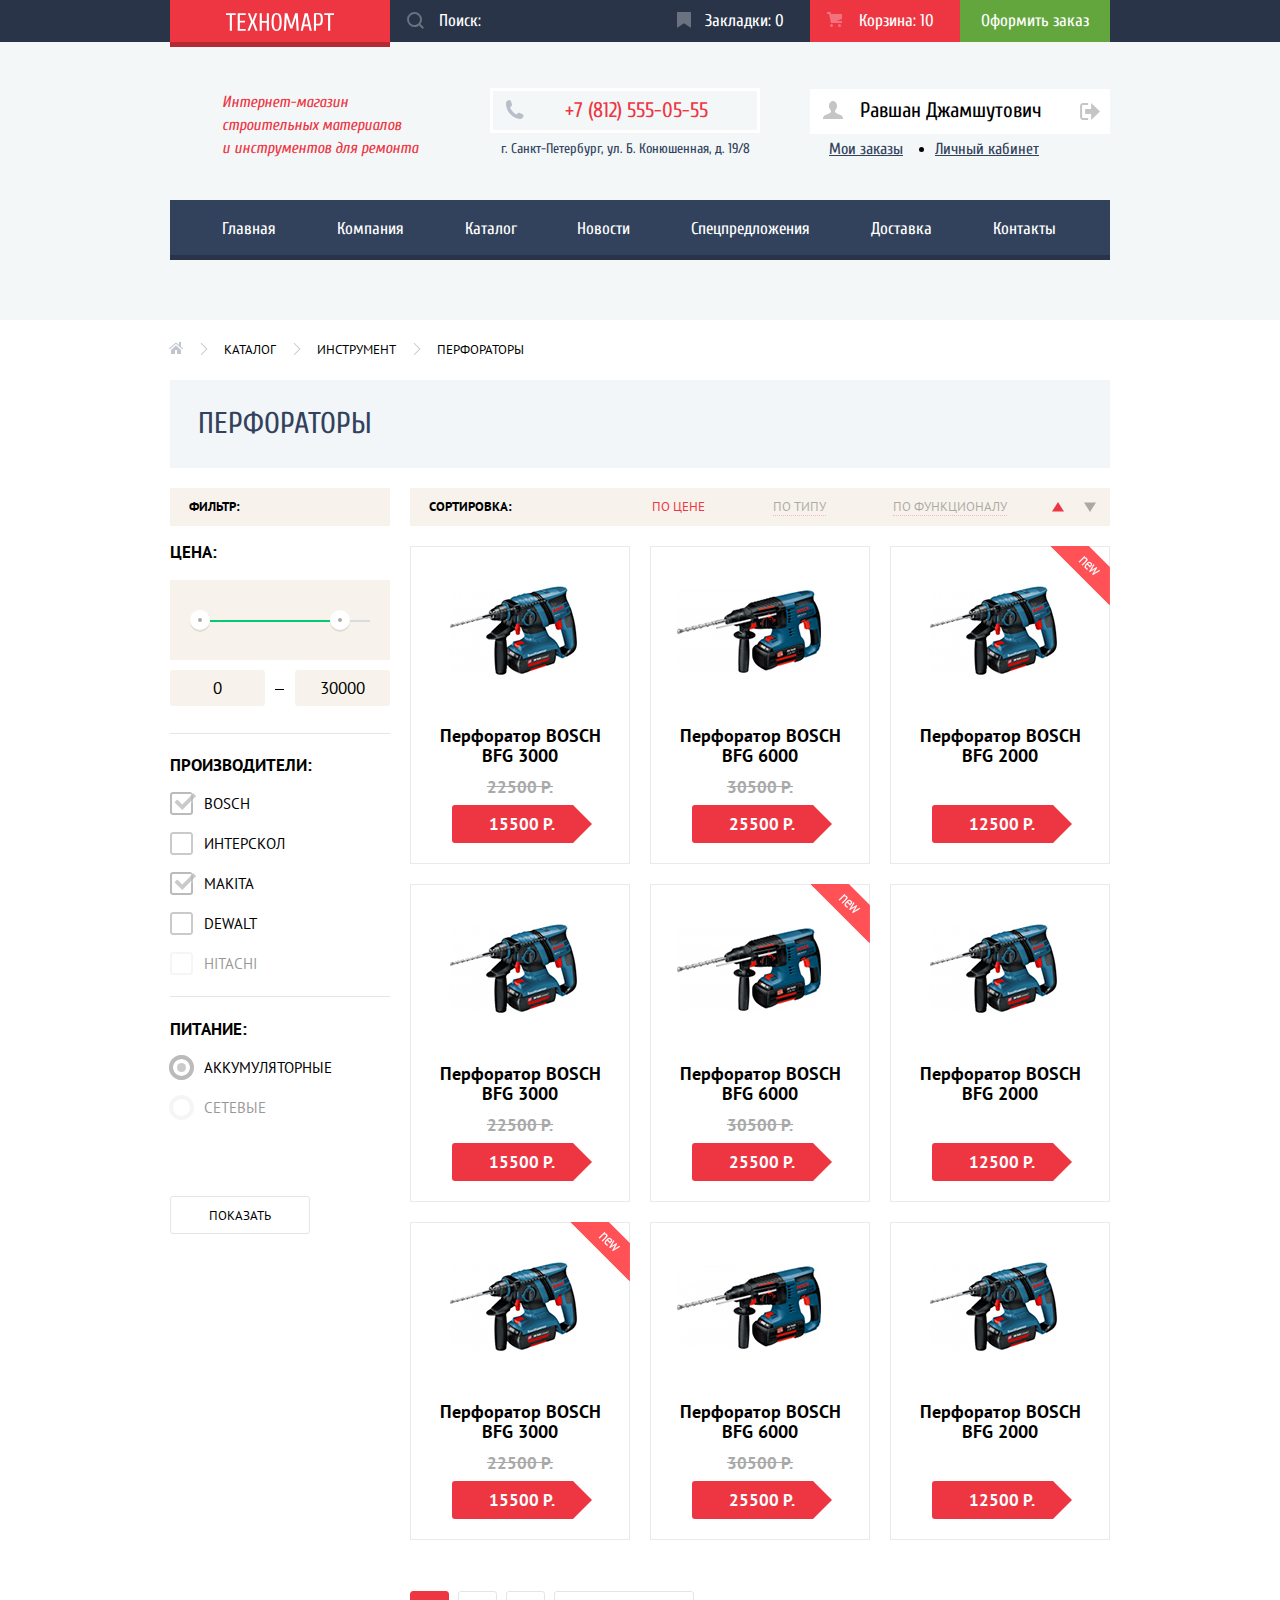
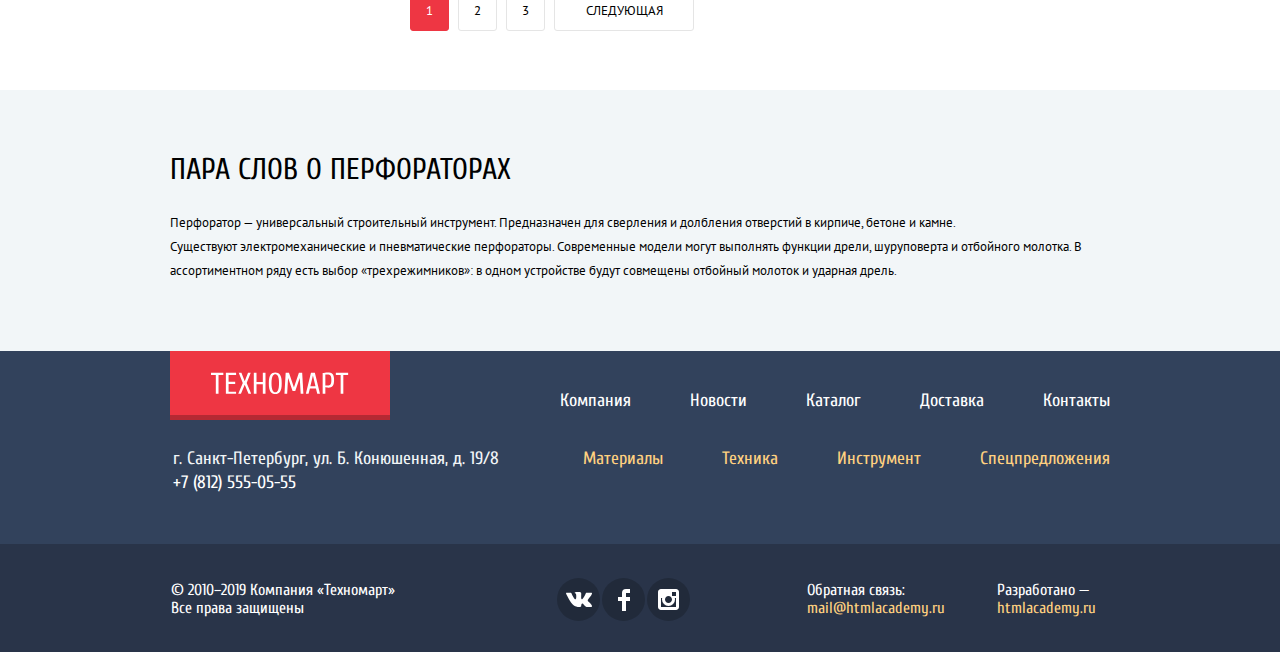
==== catalog.html @ dd499d3f "Убираю смену фоновой картинки по checked, ставлю двоеточие, меняю тире." ====
<!DOCTYPE html>
<html lang="ru">
  <head>
    <meta charset="utf-8">
    <title>HTML Academy: Техномарт</title>
    <link href="https://fonts.googleapis.com/css?family=Cuprum:400,400i,700|PT+Sans:400,700&display=swap&subset=cyrillic" rel="stylesheet">    <link href="css/normalize.css" rel="stylesheet">
    <link href="css/style.css" rel="stylesheet">
  </head>
  <body>
    <header class="header">
      <div class="header-top">
        <div class="header-top-wrapper container">
          <a href="index.html" class="header-logo header-top-logo">
            <svg xmlns="http://www.w3.org/2000/svg" xmlns:xlink="http://www.w3.org/1999/xlink" preserveAspectRatio="xMidYMid" width="108" height="18" viewBox="0 0 108 18">
              <defs>
                <style>
                  .cls-1 {
                    fill: #fff;
                    fill-rule: evenodd;
                  }
                </style>
              </defs>
              <path d="M104.205,1.994 L104.205,17.743 L102.077,17.743 L102.077,1.994 L98.294,1.994 L98.294,0.244 L107.988,0.244 L107.988,1.994 L104.205,1.994 ZM95.802,11.256 C95.431,11.748 94.966,12.097 94.407,12.306 C93.847,12.514 93.181,12.618 92.409,12.618 C92.046,12.618 91.636,12.593 91.179,12.543 C90.722,12.493 90.344,12.435 90.044,12.368 L90.044,17.743 L87.916,17.743 L87.916,0.494 C88.515,0.311 89.118,0.182 89.725,0.107 C90.332,0.032 90.990,-0.006 91.699,-0.006 C92.645,-0.006 93.449,0.098 94.111,0.306 C94.773,0.515 95.309,0.861 95.719,1.344 C96.129,1.828 96.428,2.469 96.617,3.269 C96.807,4.069 96.901,5.060 96.901,6.243 C96.901,7.460 96.810,8.477 96.629,9.293 C96.448,10.110 96.172,10.764 95.802,11.256 ZM94.596,3.994 C94.478,3.394 94.292,2.919 94.040,2.569 C93.788,2.219 93.469,1.973 93.083,1.831 C92.696,1.690 92.235,1.619 91.699,1.619 L90.044,1.619 L90.044,10.868 L91.699,10.868 C92.235,10.868 92.696,10.798 93.083,10.656 C93.469,10.514 93.788,10.268 94.040,9.918 C94.292,9.568 94.478,9.093 94.596,8.493 C94.714,7.893 94.773,7.143 94.773,6.243 C94.773,5.344 94.714,4.594 94.596,3.994 ZM82.615,13.243 L77.887,13.243 L76.823,17.743 L74.695,17.743 L78.714,0.244 L81.788,0.244 L85.807,17.743 L83.679,17.743 L82.615,13.243 ZM80.298,2.744 L80.204,2.744 L78.241,11.493 L82.261,11.493 L80.298,2.744 ZM69.909,4.744 L69.791,4.744 L66.363,15.493 L64.235,15.493 L60.806,4.744 L60.688,4.744 L59.979,17.743 L57.851,17.743 L58.796,0.244 L61.397,0.244 L65.251,12.243 L65.346,12.243 L69.200,0.244 L71.801,0.244 L72.747,17.743 L70.619,17.743 L69.909,4.744 ZM54.344,16.118 C53.903,16.801 53.371,17.285 52.748,17.568 C52.125,17.851 51.412,17.993 50.608,17.993 C49.805,17.993 49.091,17.851 48.469,17.568 C47.846,17.285 47.314,16.801 46.873,16.118 C46.431,15.435 46.096,14.514 45.868,13.355 C45.639,12.197 45.525,10.743 45.525,8.993 C45.525,7.244 45.639,5.790 45.868,4.631 C46.096,3.473 46.431,2.553 46.873,1.869 C47.314,1.186 47.846,0.703 48.469,0.419 C49.091,0.136 49.805,-0.006 50.608,-0.006 C51.412,-0.006 52.125,0.136 52.748,0.419 C53.371,0.703 53.903,1.186 54.344,1.869 C54.785,2.553 55.120,3.473 55.349,4.631 C55.577,5.790 55.692,7.244 55.692,8.993 C55.692,10.743 55.577,12.197 55.349,13.355 C55.120,14.514 54.785,15.435 54.344,16.118 ZM53.316,5.294 C53.150,4.327 52.933,3.561 52.666,2.994 C52.397,2.427 52.082,2.036 51.720,1.819 C51.357,1.603 50.987,1.494 50.608,1.494 C50.230,1.494 49.860,1.603 49.497,1.819 C49.134,2.036 48.819,2.427 48.551,2.994 C48.283,3.561 48.067,4.327 47.901,5.294 C47.736,6.260 47.653,7.493 47.653,8.993 C47.653,10.493 47.736,11.727 47.901,12.693 C48.067,13.660 48.283,14.427 48.551,14.993 C48.819,15.560 49.134,15.951 49.497,16.168 C49.860,16.384 50.230,16.493 50.608,16.493 C50.987,16.493 51.357,16.384 51.720,16.168 C52.082,15.951 52.397,15.560 52.666,14.993 C52.933,14.427 53.150,13.660 53.316,12.693 C53.481,11.727 53.564,10.493 53.564,8.993 C53.564,7.493 53.481,6.260 53.316,5.294 ZM40.796,9.743 L35.831,9.743 L35.831,17.743 L33.703,17.743 L33.703,0.244 L35.831,0.244 L35.831,7.993 L40.796,7.993 L40.796,0.244 L42.924,0.244 L42.924,17.743 L40.796,17.743 L40.796,9.743 ZM29.511,17.743 L26.555,10.243 L23.600,17.743 L21.472,17.743 L25.019,8.743 L21.827,0.244 L23.955,0.244 L26.555,7.244 L29.156,0.244 L31.284,0.244 L28.092,8.743 L31.639,17.743 L29.511,17.743 ZM11.714,0.244 L19.753,0.244 L19.753,1.994 L13.842,1.994 L13.842,7.743 L19.044,7.743 L19.044,9.493 L13.842,9.493 L13.842,15.993 L19.753,15.993 L19.753,17.743 L11.714,17.743 L11.714,0.244 ZM5.926,17.743 L3.798,17.743 L3.798,1.994 L0.015,1.994 L0.015,0.244 L9.709,0.244 L9.709,1.994 L5.926,1.994 L5.926,17.743 Z" class="cls-1"/>
            </svg>
          </a>
          <form  class="search" action="https://echo.htmlacademy.ru" method="get">
            <label class="visually-hidden" for="search">Поиск</label>
            <input type="search" id="search" placeholder="Поиск:">
            <svg class="icon-search" xmlns="http://www.w3.org/2000/svg" width="17" height="17" viewBox="0 0 17 17"><path d="M17 15.586l-3.542-3.542A7.465 7.465 0 0 0 15 7.5 7.5 7.5 0 1 0 7.5 15c1.71 0 3.282-.579 4.544-1.542L15.586 17 17 15.586zM2 7.5C2 4.467 4.467 2 7.5 2 10.532 2 13 4.467 13 7.5c0 3.032-2.468 5.5-5.5 5.5A5.506 5.506 0 0 1 2 7.5z"/></svg>
          </form>
          <p class="bookmarks"><a href="#">Закладки: 0</a></p>
          <p class="basket basket-inner"><a href="#">Корзина: 10</a></p>
          <p class="checkout"><a href="#">Оформить заказ</a></p>
        </div>
      </div>

      <div class="header-bottom-wrapper header-bottom-wrapper-inner container">
        <div class="header-info">
          <p class="header-text">Интернет-магазин строительных материалов и&nbsp;инструментов для ремонта</p>
          <div class="header-contact">
            <a href="tel:+78125550555" class="header-phone">+7 (812) 555-05-55</a>
            <p  class="header-address">г. Санкт-Петербург, ул. Б. Конюшенная, д. 19/8</p>
          </div>
          <div class="user">
            <p class="user-menu">
              <a href="#" class="user-name">
                <svg xmlns="http://www.w3.org/2000/svg" width="20" height="18" viewBox="0 0 20 18"><path fill="#c5c5c5" d="M17.881 14.166c-2.144-.735-4.256-1.666-5.207-2.39-.657-.501-.77-1.618-.517-2.415 1.118-.903 1.864-2.477 1.864-4.278C14.021 2.276 12.221 0 10 0S5.979 2.276 5.979 5.083c0 1.801.746 3.374 1.863 4.277.253.798.141 1.915-.517 2.416-.95.724-3.063 1.654-5.207 2.39S0 18 0 18h20s.025-3.099-2.119-3.834z"/></svg>
                Равшан Джамшутович
              </a>
              <a href="#" class="user-exit">
                <svg xmlns="http://www.w3.org/2000/svg" width="21" height="17" viewBox="0 0 21 17"><g fill="#c5c5c5"><path fill="#c5c5c5" d="M21 8.5L12.125 0v6h-6v5h6v6z"/><path fill="#c5c5c5" d="M3.106 13.952V3.048c.018-.376.171-1.057 1.01-1.057h5.027V0H4.116C1.938 0 1.112 1.81 1.087 3.027v10.946C1.112 15.189 1.938 17 4.116 17h5.027v-1.99H4.116c-.839 0-.992-.683-1.01-1.058z"/></g></svg>
                <span class="visually-hidden">Выход</span>
              </a>
            </p>
            <ul class="user-list">
              <li>
                <a href="#">Мои заказы</a>
              </li>
              <li>
                <a href="#">Личный кабинет</a>
              </li>
            </ul>
          </div>
        </div>
        <nav class="main-navigation">
          <ul class="site-navigation">
            <li><a href="index.html">Главная</a></li>
            <li><a href="#">Компания</a></li>
            <li><a>Каталог</a></li>
            <li><a href="#">Новости</a></li>
            <li><a href="#">Спецпредложения</a></li>
            <li><a href="#">Доставка</a></li>
            <li><a href="#">Контакты</a></li>
          </ul>
        </nav>
      </div>

    </header>

    <main class="inner-page">
      <div class="main-wrapper container">
        <div class="main-top">
          <h1 class="page-title">Перфораторы</h1>
          <section>
            <ul class="breadcrumbs">
              <li><a href="index.html"><img src="img/icon-home.svg" alt="Главная страница"></a></li>
              <li><a href="#">Каталог</a></li>
              <li><a href="#">Инструмент</a></li>
              <li class="breadcrumbs-current"><a>Перфораторы</a></li>
            </ul>
          </section>
        </div>

        <div class="catalog-wrapper">
          <section class="filters">
            <h2>Фильтр:</h2>
            <form class="filter" method="get" action="https://echo.htmlacademy.ru">
              <fieldset class="fieldset-price">
                <legend>Цена:</legend>
                <div class="filter-price">
                  <div class="filter-slider">
                    <div class="filter-slider-left"></div>
                    <div class="filter-slider-right"></div>
                    <div class="filter-line">
                      <div class="filter-line filter-line-green"></div>
                    </div>
                  </div>
                  <div class="range">
                    <input class="range-min" type="text" name="min-price" value="0">
                    <input class="range-max" type="text" name="max-price" value="30000">
                  </div>
                </div>
              </fieldset>
              <fieldset class="fieldset-manufacturer">
                <legend>Производители:</legend>
                <ul>
                  <li class="filter-option">
                    <input class="visually-hidden filter-input filter-input-checkbox" type="checkbox" id="filter-bosch" name="bosch" checked>
                    <label for="filter-bosch">BOSCH</label>
                  </li>
                  <li class="filter-option">
                    <input class="visually-hidden filter-input filter-input-checkbox" type="checkbox" id="filter-interskol" name="interskol">
                    <label for="filter-interskol">Интерскол</label>
                  </li>
                  <li class="filter-option">
                    <input class="visually-hidden filter-input filter-input-checkbox" type="checkbox" id="filter-makita" name="makita" checked>
                    <label for="filter-makita">Makita</label>
                  </li>
                  <li class="filter-option">
                    <input class="visually-hidden filter-input filter-input-checkbox" type="checkbox" id="filter-dewalt" name="dewalt">
                    <label for="filter-dewalt">Dewalt</label>
                  </li>
                  <li class="filter-option">
                    <input class="visually-hidden filter-input filter-input-checkbox" type="checkbox" id="filter-hitachi" name="hitachi" disabled>
                    <label for="filter-hitachi">Hitachi</label>
                  </li>
                </ul>
              </fieldset>
              <fieldset class="fieldset-power">
                <legend>Питание:</legend>
                <ul>
                  <li class="filter-option">
                    <input class="visually-hidden filter-input filter-input-radio" type="radio" id="filter-battery" name="power" value="battery" checked>
                    <label for="filter-battery">Аккумуляторные</label>
                  </li>
                  <li class="filter-option">
                    <input class="visually-hidden filter-input filter-input-radio" type="radio" id="filter-mains" name="power" value="mains" disabled>
                    <label for="filter-mains">Сетевые</label>
                  </li>
                </ul>
              </fieldset>
              <button class="filter-button button" type="submit">Показать</button>
            </form>
          </section>

          <div class="product-wapper">
            <section class="sorting">
              <h2>Сортировка:</h2>
              <ul class="option-list">
                <li class="option-item sorting-item-active"><a href="#">По цене</a></li>
                <li class="option-item"><a href="#">По типу</a></li>
                <li class="option-item"><a href="#">По функционалу</a></li>
              </ul>
              <ul class="value-list">
                <li class="value-item sorting-item-active"><a class="size-up" href="#"><span class="visually-hidden">По возрастанию</span></a></li>
                <li class="value-item"><a class="size-down" href="#"><span class="visually-hidden">По возрастанию</span></a></li>
              </ul>
            </section>

            <section>
              <ul class="product-list">
                <li class="product-item">
                  <div class="product-buy">
                    <a class="buy-link" href="#">Купить</a>
                    <button>В закладки</button>
                  </div>
                  <div class="image">
                    <img src="img/bosch_3000.png" width="218" height="170" alt="Перфоратор BOSCH BFG 3000">
                  </div>
                  <a href="#">Перфоратор BOSCH BFG 3000</a>
                  <p class="old-price">22500 p.</p>
                  <p class="price">15500 p.</p>
                </li>
                <li class="product-item">
                  <div class="product-buy">
                    <a class="buy-link" href="#">Купить</a>
                    <button>В закладки</button>
                  </div>
                  <div class="image">
                    <img src="img/bosch_6000.png" width="218" height="170" alt="Перфоратор BOSCH BFG 6000">
                  </div>
                  <a href="#">Перфоратор BOSCH BFG 6000</a>
                  <p class="old-price">30500 p.</p>
                  <p class="price">25500 p.</p>
                </li>
                <li class="product-item item-new">
                  <div class="flag">новинка</div>
                  <div class="product-buy">
                    <a class="buy-link" href="#">Купить</a>
                    <button>В закладки</button>
                  </div>
                  <div class="image">
                    <img src="img/bosch_2000.png" width="218" height="170" alt="Перфоратор BOSCH BFG 2000">
                  </div>
                  <a href="#">Перфоратор BOSCH BFG 2000</a>
                  <p class="old-price old-price-non">22500 p.</p>
                  <p class="price">12500 p.</p>
                </li>
                <li class="product-item">
                  <div class="product-buy">
                    <a class="buy-link" href="#">Купить</a>
                    <button>В закладки</button>
                  </div>
                  <div class="image">
                    <img src="img/bosch_3000.png" width="218" height="170" alt="Перфоратор BOSCH BFG 3000">
                  </div>
                  <a href="#">Перфоратор BOSCH BFG 3000</a>
                  <p class="old-price">22500 p.</p>
                  <p class="price">15500 p.</p>
                </li>
                <li class="product-item item-new">
                  <div class="flag">новинка</div>
                  <div class="product-buy">
                    <a class="buy-link" href="#">Купить</a>
                    <button>В закладки</button>
                  </div>
                  <div class="image">
                    <img src="img/bosch_6000.png" width="218" height="170" alt="Перфоратор BOSCH BFG 6000">
                  </div>
                  <a href="#">Перфоратор BOSCH BFG 6000</a>
                  <p class="old-price">30500 p.</p>
                  <p class="price">25500 p.</p>
                </li>
                <li class="product-item">
                  <div class="product-buy">
                    <a class="buy-link" href="#">Купить</a>
                    <button>В закладки</button>
                  </div>
                  <div class="image">
                    <img src="img/bosch_2000.png" width="218" height="170" alt="Перфоратор BOSCH BFG 2000">
                  </div>
                  <a href="#">Перфоратор BOSCH BFG 2000</a>
                  <p class="old-price old-price-non">22500 p.</p>
                  <p class="price">12500 p.</p>
                </li>
                <li class="product-item item-new">
                  <div class="flag">новинка</div>
                  <div class="product-buy">
                    <a class="buy-link" href="#">Купить</a>
                    <button>В закладки</button>
                  </div>
                  <div class="image">
                    <img src="img/bosch_3000.png" width="218" height="170" alt="Перфоратор BOSCH BFG 3000">
                  </div>
                  <a href="#">Перфоратор BOSCH BFG 3000</a>
                  <p class="old-price">22500 p.</p>
                  <p class="price">15500 p.</p>
                </li>
                <li class="product-item">
                  <div class="product-buy">
                    <a class="buy-link" href="#">Купить</a>
                    <button>В закладки</button>
                  </div>
                  <div class="image">
                    <img src="img/bosch_6000.png" width="218" height="170" alt="Перфоратор BOSCH BFG 6000">
                  </div>
                  <a href="#">Перфоратор BOSCH BFG 6000</a>
                  <p class="old-price">30500 p.</p>
                  <p class="price">25500 p.</p>
                </li>
                <li class="product-item">
                  <div class="product-buy">
                    <a class="buy-link" href="#">Купить</a>
                    <button>В закладки</button>
                  </div>
                  <div class="image">
                    <img src="img/bosch_2000.png" width="218" height="170" alt="Перфоратор BOSCH BFG 2000">
                  </div>
                  <a href="#">Перфоратор BOSCH BFG 2000</a>
                  <p class="old-price old-price-non">22500 p.</p>
                  <p class="price">12500 p.</p>
                </li>
              </ul>
            </section>

            <div class="pagination">
              <ul class="pagination-list">
                <li class="pagination-item pagination-item-active"><a class="button">1</a></li>
                <li class="pagination-item"><a class="button" href="#">2</a></li>
                <li class="pagination-item"><a class="button" href="#">3</a></li>
                <li class="pagination-item"><a class="button" href="#">Следующая</a></li>
              </ul>
            </div>
        </div>

        </div>

      </div>

      <section class="perforator-description">
        <div class="container">
          <h2>Пара слов о перфораторах</h2>
          <p>Перфоратор — универсальный строительный инструмент. Предназначен для сверления и долбления отверстий в кирпиче, бетоне и камне.</p>
          <p>Существуют электромеханические и пневматические перфораторы. Современные модели могут выполнять функции дрели, шуруповерта и отбойного молотка.
            В ассортиментном ряду есть выбор «трехрежимников»: в одном устройстве будут совмещены отбойный молоток и ударная дрель.</p>
        </div>
      </section>
    </main>

    <footer>
      <div class="main-footer">
        <div class="container">
          <div class="main-footer-wrapper">
            <a href="index.html" class="header-logo header-bottom-logo">
              <svg xmlns="http://www.w3.org/2000/svg" xmlns:xlink="http://www.w3.org/1999/xlink" preserveAspectRatio="xMidYMid" width="138" height="22" viewBox="0 0 138 21">
                <defs>
                  <style>
                    .cls-1 {
                      fill: #fff;
                      fill-rule: evenodd;
                    }
                  </style>
                </defs>
                <path d="M104.205,1.994 L104.205,17.743 L102.077,17.743 L102.077,1.994 L98.294,1.994 L98.294,0.244 L107.988,0.244 L107.988,1.994 L104.205,1.994 ZM95.802,11.256 C95.431,11.748 94.966,12.097 94.407,12.306 C93.847,12.514 93.181,12.618 92.409,12.618 C92.046,12.618 91.636,12.593 91.179,12.543 C90.722,12.493 90.344,12.435 90.044,12.368 L90.044,17.743 L87.916,17.743 L87.916,0.494 C88.515,0.311 89.118,0.182 89.725,0.107 C90.332,0.032 90.990,-0.006 91.699,-0.006 C92.645,-0.006 93.449,0.098 94.111,0.306 C94.773,0.515 95.309,0.861 95.719,1.344 C96.129,1.828 96.428,2.469 96.617,3.269 C96.807,4.069 96.901,5.060 96.901,6.243 C96.901,7.460 96.810,8.477 96.629,9.293 C96.448,10.110 96.172,10.764 95.802,11.256 ZM94.596,3.994 C94.478,3.394 94.292,2.919 94.040,2.569 C93.788,2.219 93.469,1.973 93.083,1.831 C92.696,1.690 92.235,1.619 91.699,1.619 L90.044,1.619 L90.044,10.868 L91.699,10.868 C92.235,10.868 92.696,10.798 93.083,10.656 C93.469,10.514 93.788,10.268 94.040,9.918 C94.292,9.568 94.478,9.093 94.596,8.493 C94.714,7.893 94.773,7.143 94.773,6.243 C94.773,5.344 94.714,4.594 94.596,3.994 ZM82.615,13.243 L77.887,13.243 L76.823,17.743 L74.695,17.743 L78.714,0.244 L81.788,0.244 L85.807,17.743 L83.679,17.743 L82.615,13.243 ZM80.298,2.744 L80.204,2.744 L78.241,11.493 L82.261,11.493 L80.298,2.744 ZM69.909,4.744 L69.791,4.744 L66.363,15.493 L64.235,15.493 L60.806,4.744 L60.688,4.744 L59.979,17.743 L57.851,17.743 L58.796,0.244 L61.397,0.244 L65.251,12.243 L65.346,12.243 L69.200,0.244 L71.801,0.244 L72.747,17.743 L70.619,17.743 L69.909,4.744 ZM54.344,16.118 C53.903,16.801 53.371,17.285 52.748,17.568 C52.125,17.851 51.412,17.993 50.608,17.993 C49.805,17.993 49.091,17.851 48.469,17.568 C47.846,17.285 47.314,16.801 46.873,16.118 C46.431,15.435 46.096,14.514 45.868,13.355 C45.639,12.197 45.525,10.743 45.525,8.993 C45.525,7.244 45.639,5.790 45.868,4.631 C46.096,3.473 46.431,2.553 46.873,1.869 C47.314,1.186 47.846,0.703 48.469,0.419 C49.091,0.136 49.805,-0.006 50.608,-0.006 C51.412,-0.006 52.125,0.136 52.748,0.419 C53.371,0.703 53.903,1.186 54.344,1.869 C54.785,2.553 55.120,3.473 55.349,4.631 C55.577,5.790 55.692,7.244 55.692,8.993 C55.692,10.743 55.577,12.197 55.349,13.355 C55.120,14.514 54.785,15.435 54.344,16.118 ZM53.316,5.294 C53.150,4.327 52.933,3.561 52.666,2.994 C52.397,2.427 52.082,2.036 51.720,1.819 C51.357,1.603 50.987,1.494 50.608,1.494 C50.230,1.494 49.860,1.603 49.497,1.819 C49.134,2.036 48.819,2.427 48.551,2.994 C48.283,3.561 48.067,4.327 47.901,5.294 C47.736,6.260 47.653,7.493 47.653,8.993 C47.653,10.493 47.736,11.727 47.901,12.693 C48.067,13.660 48.283,14.427 48.551,14.993 C48.819,15.560 49.134,15.951 49.497,16.168 C49.860,16.384 50.230,16.493 50.608,16.493 C50.987,16.493 51.357,16.384 51.720,16.168 C52.082,15.951 52.397,15.560 52.666,14.993 C52.933,14.427 53.150,13.660 53.316,12.693 C53.481,11.727 53.564,10.493 53.564,8.993 C53.564,7.493 53.481,6.260 53.316,5.294 ZM40.796,9.743 L35.831,9.743 L35.831,17.743 L33.703,17.743 L33.703,0.244 L35.831,0.244 L35.831,7.993 L40.796,7.993 L40.796,0.244 L42.924,0.244 L42.924,17.743 L40.796,17.743 L40.796,9.743 ZM29.511,17.743 L26.555,10.243 L23.600,17.743 L21.472,17.743 L25.019,8.743 L21.827,0.244 L23.955,0.244 L26.555,7.244 L29.156,0.244 L31.284,0.244 L28.092,8.743 L31.639,17.743 L29.511,17.743 ZM11.714,0.244 L19.753,0.244 L19.753,1.994 L13.842,1.994 L13.842,7.743 L19.044,7.743 L19.044,9.493 L13.842,9.493 L13.842,15.993 L19.753,15.993 L19.753,17.743 L11.714,17.743 L11.714,0.244 ZM5.926,17.743 L3.798,17.743 L3.798,1.994 L0.015,1.994 L0.015,0.244 L9.709,0.244 L9.709,1.994 L5.926,1.994 L5.926,17.743 Z" class="cls-1"/>
              </svg>
            </a>
            <ul class="footer-menu">
              <li class="footer-menu-item"><a href="#">Компания</a></li>
              <li class="footer-menu-item"><a href="#">Новости</a></li>
              <li class="footer-menu-item"><a href="catalog.html">Каталог</a></li>
              <li class="footer-menu-item"><a href="#">Доставка</a></li>
              <li class="footer-menu-item"><a href="#">Контакты</a></li>
            </ul>
          </div>
          <div class="footer-contact-wrapper">
            <div class="footer-contact">
              <p>г. Санкт-Петербург, ул. Б. Конюшенная, д. 19/8</p>
              <a href="tel:+78125550555">+7 (812) 555-05-55</a>
            </div>
            <ul class="footer-offer">
              <li class="footer-offer-item"><a href="#">Материалы</a></li>
              <li class="footer-offer-item"><a href="#">Техника</a></li>
              <li class="footer-offer-item"><a href="#">Инструмент</a></li>
              <li class="footer-offer-item"><a href="#">Спецпредложения</a></li>
            </ul>
          </div>
        </div>
      </div>

      <div class="footer-bottom">
        <div class="footer-bottom-wrapper container">
          <p class="footer-text">&copy; 2010&#8211;2019 Компания &laquoТехномарт&raquo Все права защищены</p>
          <ul class="footer-social">
            <li><a class="social-vk" href="#"><span class="visually-hidden">Вконтакте</span></a></li>
            <li><a class="social-fb" href="#"><span class="visually-hidden">Фейсбук</span></a></li>
            <li><a class="social-insta" href="#"><span class="visually-hidden">Инстаграм</span></a></li>
          </ul>
          <div class="footer-mail">
            <p>Обратная связь:</p>
            <a href="mailto:mail@htmlacademy.ru">mail@htmlacademy.ru</a>
          </div>
          <div class="footer-copyright">
            <p>Разработано &#8212;</p>
            <a href="https://htmlacademy.ru/intensive/htmlcss">htmlacademy.ru</a>
          </div>
        </div>
      </div>
    </footer>

    <section class="modal modal-buy">
      <h3>Товар добавлен в корзину!</h3>
      <ul class="button-wrapper">
        <li><a class="link-red" href="#">Оформить заказ</a></li>
        <li class="continue-buy"><a href="#">Продолжить покупки</a></li>
      </ul>
      <button class="modal-close" type="button">
        <span class="visually-hidden">Закрыть</span>
      </button>
    </section>
  </body>
</html>
---- css/style.css ----
body {
  margin: 0;
  padding: 0;
  font-family: "Cuprum", sans-serif;
  color: #000000;
}

.inner-page {
  font-family: "PT Sans", sans-serif;
  color: #000000;
  font-size: 13px;
  line-height: 18px;
  text-transform: uppercase;
}

img {
  max-width: 100%;
  height: auto;
}

.visually-hidden:not(:focus):not(:active),
input[type="checkbox"].visually-hidden,
input[type="radio"].visually-hidden {
  position: absolute;

  width: 1px;
  height: 1px;
  margin: -1px;
  border: 0;
  padding: 0;

  white-space: nowrap;

  clip-path: inset(100%);
  clip: rect(0 0 0 0);
  overflow: hidden;
}

.container {
  width: 940px;
  margin: 0 auto;
}

.header {
  background-color: #f3f7f8;
}

.header-top-wrapper {
  display: flex;
  justify-content: space-between;
  align-items: center;
}

.header-bottom-wrapper {
  margin-bottom: 59px;
  padding-bottom: 60px;
}

.header-bottom-wrapper-inner {
  margin-bottom: 0;
}

.header-top {
  font-size: 17px;
  line-height: 18px;
  background-color: #293449;
  margin-bottom: 47px;
}

.page-title {
  margin: 0;
  padding: 29px 28px;
  color: #32425c;
  font-family: "Cuprum", sans-serif;
  font-size: 30px;
  font-weight: 400;
  line-height: 30px;
  background-color: #f2f6f8;
}

.popular-title h2,
.delivery h2,
.about-us-text h2,
.about-us-contact h2 {
  font-size: 30px;
  font-weight: 400;
  line-height: 30px;
  text-transform: uppercase;
}

a {
  color: #ffffff;
  text-align: center;
  text-decoration: none;
}

.header-top-logo {
  display: block;
  width: 220px;
  padding-top: 13px;
  padding-bottom: 7px;
  background-color: #ee3643;
  box-shadow: 0 5px #b52933;
}

.header-bottom-logo {
  display: block;
  width: 220px;
  line-height: 0;
  padding: 21px 0;
  background-color: #ee3643;
  box-shadow: 0 5px #b52933;
}

.header-bottom-logo path {
  transform: scale(1.27, 1.2);
}

.header-logo:hover,
.header-logo:focus {
  background-color: #ca2c37;
  box-shadow: 0 5px #9a212a;
}

.header-logo:active {
  background-color: #ba2732;
  box-shadow: 0 5px #8e1e26;
}

.inner-page a{
  color: #000000;
}

.search {
  position: relative;
}

.search svg {
  position: absolute;
  top: 12px;
  left: 17px;
  fill: #ffffff;
  opacity: 0.3;
}

.search input {
  box-sizing: border-box;
  width: 270px;
  padding-top: 12px;
  padding-bottom: 12px;
  padding-left: 49px;
  font: inherit;
  background: transparent;
  border: none;
  outline: none;
}

.search input::placeholder {
  color: #ffffff;
}

.search input:hover {
  background-color: #212a3a;
}

.search input:hover + .icon-search {
  opacity: 1;
}

.search input:focus {
  background-color: #ffffff;
}

.search input:focus + .icon-search {
  fill: #ee3643;
  opacity: 1;
}

.header-top p {
  margin: 0;
}

.bookmarks a,
.basket a,
.checkout a {
  position: relative;
  display: block;
  width: 150px;
  padding-top: 12px;
  padding-bottom: 12px;
}

.bookmarks a,
.basket a {
  width: 132px;
  padding-left: 18px;
}

.basket-inner a {
  width: 127px;
  padding-left: 23px;
  background-color: #ee3643;
}

.bookmarks a::before,
.basket a::before {
  content: "";
  position: absolute;
  top: 12px;
  left: 17px;
  width: 16px;
  height: 18px;
  background-repeat: no-repeat;
  background-position: 0 0;
  opacity: 0.3;

}
.bookmarks a::before{
  background-image: url("../img/icon-bookmark.svg");
}

.basket a::before {
  background-image: url("../img/icon-cart.svg");
}

.bookmarks a:hover,
.bookmarks a:focus,
.basket a:hover,
.basket a:focus {
  background-color: #212a3a;
}

.bookmarks a:active,
.basket a:active {
  opacity: 0.5;
}

.bookmarks a:hover::before,
.bookmarks a:focus::before,
.basket a:hover::before,
.basket a:focus::before{
  opacity: 1;
}
.checkout a {
  background-color: #63a63e;
}

.checkout a:hover,
.checkout a:focus {
  background-color: #5fbb2d;
}

.checkout a:active {
  opacity: 50%;
}

.header-info {
  display: flex;
  align-items: flex-start;
  margin-bottom: 40px;
}

.header-text {
  font-style: italic;
  font-size: 16px;
  line-height: 23px;
  color: #ee3643;
  width: 200px;
  margin: 0;
  margin-right: 68px;
  padding-top: 2px;
  padding-left: 52px;
}

.header-contact {
  margin-top: -1px;
  width: 270px;
}

.header-phone {
  display: block;
  position: relative;
  font-size: 21px;
  line-height: 21px;
  color: #ee3643;
  border: 3px solid #ffffff;
  width: 242px;
  padding-top: 9px;
  padding-bottom: 9px;
  padding-left: 22px;
}

.header-phone::before {
  content: "";
  position: absolute;
  left: 12px;
  width: 22px;
  height: 22px;
  background-image: url("../img/icon-phone.svg");
  background-repeat: no-repeat;
  background-position: 0 0;
}

.header-address {
  margin: 0;
  margin-top: 7px;
  font-size: 14px;
  color: #32425c;
  text-align: center;
}

.user {
  margin-left: auto;
}

.user-navigation,
.site-navigation,
.product-list,
.manufacturer-list,
.pagination-list,
.option-list,
.value-list {
  list-style: none;
}

.user-navigation {
  display: flex;
  width: 300px;
  justify-content: flex-end;
  margin: 0;
  margin-left: auto;
  padding: 0;
}

.user-navigation li {
  position: relative;
  margin: 0;
  padding: 0;
  margin-left: 10px;
  text-align: center;
}

.user-registration a {
  width: 150px;
}

.user-navigation a {
  display: block;
  padding-top: 11px;
  padding-bottom: 11px;
  background-color:#ffffff;
  font-size: 21px;
  line-height: 21px;
  color: #000000;
}

.user-entrance a {
  padding-left: 23px;
  width: 99px;
}

.user-entrance svg {
  position: absolute;
  top: 13px;
  left: 15px;
}

.user-menu {
  position: relative;
  display: flex;
  margin: 0;
  margin-bottom: 6px;
}

.user-menu a {
  display: block;
  padding-top: 9px;
  padding-bottom: 12px;
  color: #000000;
  font-size: 21px;
  background-color: #ffffff;
}

.user-name {
  width: 257px;
  padding-left: 12px;
}

.user-name svg {
  position: absolute;
  top: 12px;
  left: 13px;
}

.user-exit {
  width: 31px;
}

.user-exit svg {
  position: absolute;
  top: 14px;
  right: 10px;
}

.user-navigation a:hover,
.user-navigation a:focus {
  color: #ee3643;
}

.user-menu a:active,
.user-navigation a:active {
  color: rgba(0, 0, 0, 0.3);
}

.user-menu a:hover path,
.user-menu a:focus path,
.user-entrance:hover path,
.user-entrance:focus path {
  fill: #32425c;
}

.user-menu a:active path,
.user-entrance:active path {
  fill:  rgba(0, 0, 0, 0.3);
}

.user-list {
  display: flex;
  margin: 0;
  padding: 0;
}

.user-list li {
  margin: 0 19px;
}

.user-list li:first-child {
  list-style: none;
  margin-right: 13px;
}

.user-list a {
  color: #32425c;
  font-size: 16px;
  line-height: 18px;
  text-decoration: underline;
}

.user-list a:hover,
.user-list a:focus {
  color: #ee3643;
}

.user-list a:active {
  color: #32425c;
  opacity: 30%;
}

.site-navigation {
  list-style: none;
  margin: 0;
  padding-left: 22px;
  padding-right: 24px;
  display: flex;
  flex-wrap: wrap;
  justify-content: space-between;
  align-items: center;
  font-size: 17px;
  line-height: 17px;
  background-color: #32425c;
  border-bottom: 5px solid #293449;
}

.site-navigation li {
  display: block;
  margin: 0;
  padding: 0;
}

.site-navigation a {
  display: block;
  padding: 20px 30px 18px 30px;
}

.site-navigation a:hover,
.site-navigation a:focus {
  background-color: #293449;
}

.site-navigation a:active {
  opacity: 50%;
  background-color: #293449;
}

.offer-list-slider,
.offer-list {
  margin: 0;
  padding: 0;
  color: #ffffff;
  font-weight: 700;
  font-size: 24px;
  margin: 0;
}

.offer-list-slider p,
.offer-list p {
  margin: 0;
  margin-top: 22px;
  margin-bottom: 15px;
}

.offer-item {
  position: relative;
  display: block;
  width: 277px;
  min-height: 123px;
  margin-bottom: 20px;
  padding-left: 23px;
}

.offer-material {
  background-color: #ffbf47;
  background-image: url("../img/icon-1.svg");
  background-repeat: no-repeat;
  background-position: 213px center;
}

.offer-tool {
  background-color: #3bbce3;
  background-image: url("../img/icon-2.svg");
  background-repeat: no-repeat;
  background-position: 197px center;
}

.offer-eguipment {
  background-color: #dc91d8;
  background-image: url("../img/icon-3.svg");
  background-repeat: no-repeat;
  background-position: 190px center;
}

.offer-discount {
  background-color: #8ed78f;
  background-image: url("../img/icon-4.svg");
  background-repeat: no-repeat;
  background-position: 196px center;

}

.offer-delivery {
  background-color: #ffc047;
  background-image: url("../img/icon-5.svg");
  background-repeat: no-repeat;
  background-position: 190px center;

}

.offer-list-slider a,
.offer-list a {
  display: block;
  font-weight: 400;
  font-size: 14px;
  line-height: 18px;
  text-transform: uppercase;
  background-color: rgba(0, 0, 0, 0.1);
  width: 107px;
  padding: 10px 15px;
  border-radius: 3px;
}

.offer-list-slider a:hover,
.offer-list-slider a:focus,
.offer-list a:hover,
.offer-list a:focus {
  background-color: rgba(0, 0, 0, 0.2);
}

.offer-list-slider a:active,
.offer-list a:active {
  background-color: rgba(0, 0, 0, 0.3);
}

.slider-container {
  position: relative;
  width: 620px;
  min-height: 266px;
  background-color: #32201c;
}

.arrows {
  position: absolute;
  top: 50%;
  margin-top: -22px;
  width: 24px;
  height: 44px;
  font-size: 0;
  z-index: 1;
}

.arrows-back {
  left: 24px;
}

.arrows-next {
  right: 19px;
}

.slider-arrows-back::before,
.slider-arrows-next::before,
.slider-arrows-back::after,
.slider-arrows-next::after {
  position: absolute;
  content: "";
  left: 11px;
  width: 3px;
  height: 28px;
  background-color: #ffffff;
}

.slider-arrows-back::before {
  top: 0;
  transform: rotate(45deg);
}

.slider-arrows-back::after {
  top: 18px;
  transform: rotate(-45deg);
}

.slider-arrows-next::before {
  top: 0;
  transform: rotate(-45deg);
}

.slider-arrows-next::after {
  top: 18px;
  transform: rotate(45deg);
}


.slider {
  padding-left: 24px;
  padding-top: 20px;
  padding-bottom: 22px;
  position: relative;
  color: #ffffff;
  background-repeat: no-repeat;
  background-position: 0 0;
}

.slide-hammer {
  background-image: url("../img/slider_1.jpg");
}

.slide-drill {
  background-image: url("../img/slider_2.jpg");
}

.slider .title {
  margin: 0;
  font-size: 36px;
  font-weight: 700;
  text-transform: uppercase;
}

.slider p {
  margin: 0;
  font-size: 18px;
  margin-bottom: 124px;
}

.link-red {
  display: block;
  font-size: 14px;
  line-height: 18px;
  padding: 10px 0;
  text-transform: uppercase;
  background-color: #ee3643;
  border-radius: 3px;
}

.link-red:hover,
.link-red:focus {
  background-color: #ca2c37;
}

.link-red:active {
  background-color: #ba2732;
}

.slider a {
  width: 195px;
}

.slider-controls label {
  display: inline-block;
  width: 6px;
  height: 6px;
  margin-right: 10px;
  background-color: #ffffff;
  border: 2px solid #ffffff;
  border-radius: 50%;
  cursor: pointer;
}

.slider-controls {
  position: absolute;
  left: 295px;
  top: 220px;
  z-index: 1;
  font-size: 0;
}

.slide-hammer,
.slide-drill {
  display: none;
}

#slide-hammer:checked ~ .slider-wrapper #hammer,
#slide-drill:checked ~ .slider-wrapper #drill {
  display: block;
}

#slide-hammer:checked ~ .slider-wrapper label[for="slide-hammer"],
#slide-drill:checked ~ .slider-wrapper label[for="slide-drill"] {
  background-color: #ee3643;
}

.popular-title h2{
  margin: 0;
  line-height: 89px;
}

.popular-title{
  display: flex;
  justify-content: space-between;
  align-items: center;
  margin-bottom: 20px;
  padding-left: 28px;
  padding-right: 24px;
  color: #32425c;
  background-color: #f9f5f0;
}

.popular-title a {
  width: 253px;
}

.product-list {
  font-family: "PT Sans", sans-serif;
  font-weight: 700;
  font-size: 17px;
  line-height: 18px;
  text-transform: uppercase;
  text-align: center;
  display: flex;
  flex-wrap: wrap;
  justify-content: space-between;
  margin: 0;
  margin-bottom: 1px;
  padding-left: 0px;
}

.product-item {
  display: block;
  position: relative;
  width: 218px;
  margin-bottom: 20px;
  cursor: pointer;
}

.offer-item .flag,
.product-item .flag {
  position: absolute;
  top: -1px;
  right: -1px;
  width: 60px;
  height: 60px;
  text-indent: -1000px;
  overflow: hidden;
  z-index: 2;
  background-image: url("../img/new-\ flag.png");
  background-repeat: no-repeat;
  background-position: 0 0;
}

.offer-item .flag {
  top: 0;
  right: 0;
}

.product-item .image {
  width: 218px;
  height: 168px;
  margin-bottom: 11px;
}

.product-list a {
  display: block;
  margin: 0 21px;
  color: #000000;
  text-transform: none;
  font-size: 18px;
  line-height: 20px;
}

.old-price {
  margin-top: 12px;
  margin-bottom: 9px;
  color: #a9a9a9;
  text-decoration: line-through;
}

.old-price-non {
  visibility: hidden;
}

.price {
  margin: 0 auto 20px 41px;
  position: relative;
  width: 81px;
  padding: 10px 29px;
  color: #ffffff;
  background-color: #ee3643;
  border-radius: 3px;
}

.price::after {
  content: "";
  position: absolute;
  top: 0;
  right: -20px;
  width: 0;
  height: 0;
  border: 19px solid #ffffff;
  border-left-color: #ee3643;
}

.product-buy {
  position: absolute;
  top: 0;
  left: 0;
  width: 218px;
  padding: 45px 0;
  z-index: 1;
}

.product-list li {
  border: 1px solid #eaeaea;
}

.product-buy a {
  display: block;
  width: 135px;
  margin: 0 auto;
  margin-bottom: 10px;
  padding-top: 10px;
  padding-bottom: 10px;
  font-family: "Cuprum", sans-serif;
  font-size: 14px;
  line-height: 18px;
  color: #ffffff;
  text-transform: uppercase;
  background-color: #63a63e;
  border-radius: 3px;
  box-shadow: 0 3px #367315;
}

.buy-link {
  position: relative;
}

.buy-link::before {
  content: "";
  position: absolute;
  top: 11px;
  left: 14px;
  width: 22px;
  height: 22px;
  background-image: url("../img/icon-cart.svg");
  background-repeat: no-repeat;
  background-position: 0 0;
  opacity: 0.3;
}

.product-buy a:hover,
.product-buy a:focus {
  background-color: #5fbb2d;
}

.product-buy a:hover::before,
.product-buy a:focus::before {
  opacity: 1;
}

.product-buy a:active {
  background-color: #367315;
}

.product-buy button {
  font-family: "Cuprum", sans-serif;
  font-size: 14px;
  line-height: 18px;
  width: 135px;
  padding: 7px;
  color: #32425c;
  text-transform: uppercase;
  background-color: #ffffff;
  border: 3px solid #63a63e;
  border-radius: 3px;
  cursor: pointer;
}

.product-buy button:hover,
.product-buy button:focus {
  border-color: #32425c;
}

.product-buy button:active {
  opacity: 0.3;
}

.product-item .product-buy {
  display: none;
}

.product-item:hover .product-buy,
.product-item:focus .product-buy {
  display: block;
  background-color: #ffffff;
}

.product-item:hover,
.product-item:focus {
  border-color: transparent;
  box-shadow: 0 10px 30px -10px #000000;
}

.service {
  margin-bottom: 78px;
  background-color: #f4f8fa;
}

.service-text {
  padding-top: 62px;
  margin-bottom: 69px;
  width: 405px;
}

.service h2 {
  margin: 0;
  font-size: 30px;
  font-weight: 400;
  text-transform: uppercase;
  margin-bottom: 24px;
}

.service-list {
  position: relative;
  margin: 0;
  margin-bottom: 98px;
  padding: 0;
  list-style: none;
  margin-right: 80px;
}

.service-list::before {
  content: "";
  position: absolute;
  top: -42px;
  left: 230px;
  width: 10px;
  height: 279px;
  background-color: transparent;
  background-image: url(../img/line.png);
  background-repeat: no-repeat;
}

.service-list button {
  font: inherit;
  border: none;
  width: 240px;
  padding: 16px 22px 20px;
  color: #ffffff;
  font-size: 21px;
  font-weight: 700;
  text-align: left;
  background-color: #32425c;
  border-top: 1px solid #405069;
  border-bottom: 1px solid #293449;
  cursor: pointer;
}

.service-list button:hover,
.service-list button:focus {
  background-color: #293449;
}

.service-list .service-button-active {
  color: #32425c;
  background-color: #ffffff;
  border-color:transparent;
}

.service-list .service-button-active:hover,
.service-list .service-button-active:focus {
  color: #ffffff;
  background-color: #293449;
}


.service p,
.about-us p {
  font-family: "PT Sans", sans-serif;
  font-size: 13px;
  line-height: 24px;
  margin: 0;
}

.service-slider {
  width: 630px;
  padding-top: 1px;

}
.service-slider h2{
  font-size: 36px;
  font-weight: 700;
  margin-bottom: 28px;
  color: #32425c;
}

.delivery p {
  width: 277px;
}

.delivery p:last-of-type {
  width: 170px;
}

.guarant p {
  width: 380px;
}

.credit p {
  width: 280px;
  margin-bottom: 30px;
}
.delivery,
.guarant,
.credit {
  min-height: 284px;
  background-repeat: no-repeat;
  background-position: right bottom;
}

.delivery {
  background-image: url("../img/delivery.png");
  background-size: 468px 261px;
}

.guarant {
  background-image: url("../img/guarantee.png");
  background-size: 389px 283px;
}
.credit {
  background-image: url("../img/credit.png");
  background-size: 465px 285px;
}

.credit a {
  width: 195px;
}

.credit,
.guarant {
display: none;
}

.about-us h2 {
  margin: 0;
  margin-bottom: 26px;
}

.about-us p {
  margin: 0;
  margin-bottom: 24px;
}

.about-us-text{
  display: flex;
  flex-direction: column;
  width: 530px;
}

.about-us-text p:last-of-type {
  width: 390px;
  margin-bottom: 0;
}

.about-us-contact {
  display: flex;
  flex-direction: column;
  width: 300px;
}

.about-us-contact p {
  width: 182px;
  margin-bottom: 31px;
}

.about-us-contact a.link-red {
  width: 294px;
  margin-top: auto;
  padding-left: 6px;
}

.delivery-list {
  list-style: none;
  margin-top: 21px;
  margin-bottom: 16px;
  padding: 0;
  font-size: 18px;
  line-height: 20px;
}

.delivery-item {
  position: relative;
  margin-bottom: 20px;
  padding-left: 36px;
}

.delivery-item::before {
  position: absolute;
  top: 9px;
  left: 0;
  content: "";
  width: 25px;
  height: 2px;
  background-color: #ee3643;
}

.about-us-text a {
  width: 220px;
  margin-top: auto;
}

.credit a {
  background-color: #ff5357;
}

.main-footer {
  color: #f1f5f7;
  font-size: 18px;
  line-height: 24px;
  background-color: #32425c;
}

.footer-menu {
  display: flex;
  margin: 0;
  padding: 0;
  padding-top: 38px;
  list-style: none;
}

.footer-offer {
  display: flex;
  justify-content: flex-end;
  margin: 0;
  padding: 0;
  list-style: none;
}

.footer-menu-item,
.footer-offer-item {
  margin-left: 59px;
}

.footer-menu-item:first-child,
.footer-offer-item:first-child {
  margin-left: 0;
}

.footer-offer a,
.footer-mail a,
.footer-copyright a {
  color: #ffd180;
}

.footer-menu a:hover,
.footer-menu a:focus,
.footer-offer a:hover,
.footer-offer a:focus,
.footer-mail a:hover,
.footer-mail a:focus,
.footer-copyright a:hover
.footer-copyright a:focus {
  text-decoration: underline;
}

.footer-menu a:active,
.footer-offer a:active {
  opacity: 50%;
}

.footer-mail a:active,
.footer-copyright a:active{
  color: #ee3643;
}

.footer-bottom {
  color: #ffffff;
  font-size: 16px;
  line-height: 18px;
  background-color: #293449;
}

.footer-text {
  margin: 0;
  margin-left: 1px;
  margin-right: 162px;
  width: 232px;
}

.footer-social {
  display: flex;
  list-style: none;
  margin: 0;
  margin-right: 115px;
  padding: 0;
}

.footer-social a {
  display: block;
  margin-top: -3px;
  margin-right: 2px;
  width: 43px;
  height: 43px;
  border-radius: 50%;
  background-color: #212a3a;
}

.footer-social a:hover,
.footer-social a:focus,
.footer-social a:active {
  background-color: #ee3643;
}

.social-vk {
  background-image: url("../img/icon-vk.svg");
  background-repeat: no-repeat;
  background-position: center;
}

.social-fb {
  background-image: url("../img/icon-fb.svg");
  background-repeat: no-repeat;
  background-position: center;
}
.social-insta {
  background-image: url("../img/icon-insta.svg");
  background-repeat: no-repeat;
  background-position: center;
}

.footer-mail {
  width: 140px;
  margin-right: 52px;
}

.footer-contact p,
.footer-mail p,
.footer-copyright p {
  margin: 0;
}

.modal {
  display: none;
  position: fixed;
  top: 50%;
  left: 50%;
  background-color: #ffffff;
  z-index: 3;
}

.modal-close {
  position: absolute;
  top: 9px;
  right: 12px;
  width: 21px;
  height: 21px;
  border: 0;
  background-color: transparent;
}

.modal-close::before,
.modal-close::after {
  content: "";
  position: absolute;
  top: 9px;
  left: 0;
  width: 26px;
  height: 4px;
  background-color: #ee3643;
}

.modal-close::before {
  transform: rotate(45deg);
}

.modal-close::after {
  transform: rotate(-45deg);
}

.modal-feedback,
.modal-buy {
  margin-left: -310px;
  width: 620px;
  border-top: 7px solid #ff5357;
  box-shadow:  0px 12px 39px -6px;
}

.modal-feedback {
  margin-top: -215px;
}

.modal-map {
  margin-top: -224px;
  margin-left: -470px;
  box-shadow: 0 0 15px -2px;
}

.modal-map p {
  margin: 0;
}

.modal-buy {
  margin-top: -142px;
  border-top: 7px solid #ee3643;
  background: url("../img/icon-mark.svg") no-repeat 81px 49px;
  background-color: #ffffff;
}

.form-feedback-wrapper {
  display: flex;
  flex-wrap: wrap;
  justify-content: space-between;
  font-size: 18px;
  line-height: 18px;
  width: 460px;
  margin: 37px 80px;
}

.feedback-item {
  margin: 0;
  width: 220px;
}

.feedback-item label {
  display: block;
  margin-bottom: 10px;
}

.form-feedback input[type="text"],
.form-feedback input[type="email"],
.form-feedback textarea {
  font-family: "PT Sans", sans-serif;
  color: #000000;
  font-size: 13px;
  line-height: 18px;
  width: 190px;
  margin-bottom: 20px;
  padding: 8px 15px;
  border: 2px solid #dee3e4;
  border-radius: 3px;
}

.feedback-item-text textarea {
  width: 430px;
}

.button-wrapper {
  display: flex;
  padding: 37px 80px;
  background-color: #f4f4f4;
}

.form-feedback button[type="submit"] {
  border: none;
  width: 460px;
  color: #ffffff;
  cursor: pointer;
}

.modal-buy h3 {
  font-size: 30px;
  line-height: 30px;
  font-weight: 400;
  margin: 65px 0px 67px 179px;
}

.modal-buy a {
  display: block;
  margin-right: 20px;
  padding: 10px;
  width: 200px;
  border-radius: 3px;
  text-transform: uppercase;
  background-color: #ee3643;
}

.modal .continue-buy a {
  font-size: 14px;
  color: #000000;
  background-color: #ffffff;
}

.breadcrumbs {
  display: flex;
  justify-content: flex-start;
  flex-wrap: wrap;
  margin: 21px 0;
  margin-left: -2px;
  padding: 0;
  list-style: none;
}

.breadcrumbs li {
  position: relative;
  margin-right: 41px;
}

.breadcrumbs li::after {
  content: "";
  position: absolute;
  top: 2px;
  right: -25px;
  width: 8px;
  height: 14px;
  background-image: url(../img/icon-right-small.svg);
  background-repeat: no-repeat;
}

.breadcrumbs li:last-child {
  margin-right: 0;
}

.breadcrumbs li:last-child::after {
  display: none;
}

.filters h2,
.sorting h2 {
  margin: 0;
  padding-top: 10px;
  padding-bottom: 10px;
  padding-left: 19px;
  font-size: 13px;
  line-height: 18px;
  background-color: #f7f3ec;
}

.sorting h2 {
  margin-right: 140px;
}

.filters h2 {
  margin-bottom: 17px;
}

.filter fieldset {
  margin: 0;
  padding: 0;
  margin-bottom: 22px;
  border: none;
}

.filter legend {
  padding: 0;
  font-size: 17px;
  font-weight: 700;
}

.fieldset-price legend {
  margin-top: 19px;
  margin-bottom: 19px;
}

.fieldset-manufacturer legend,
.fieldset-power legend {
  margin-bottom: 21px;
}

.filter .fieldset-price {
  padding-bottom: 27px;
  border-bottom: 1px solid #e5e5e5;
}

.filter .fieldset-manufacturer {
  margin-bottom: 23px;
  padding-bottom: 24px;
  border-bottom: 1px solid #e5e5e5;
}

.filter-slider {
  position: relative;
  width: 220px;
  height: 80px;
  margin-bottom: 10px;
  background-color: #f7f3ec;
}

.filter-line {
  position: absolute;
  top: 40px;
  left: 20px;
  width: 180px;
  height: 2px;
  background-color: #d7dcde;
}

.filter-line-green {
  position: absolute;
  top: 0px;
  left: 20px;
  width: 120px;
  background-color: #00ca74;
}

.filter-slider-left,
.filter-slider-right {
  position: absolute;
  top: 30px;
  z-index: 1;
  width: 4px;
  height: 4px;
  border-radius: 50%;
  background-color: #ababab;
  border: 8px solid #ffffff;
  box-shadow: 0 2px #e0ddd8;
  cursor: pointer;
}

.filter-slider-left {
  left: 20px;
}

.filter-slider-right{
  left: 160px;
}

.range {
  display: flex;
  justify-content: space-between;
  align-items: center;
  position: relative;
}

.range input{
  font: inherit;
  font-size: 17px;
  max-width: 95px;
  padding: 9px 0;
  text-align: center;
  border: none;
  background-color: #f7f3ec;
  border-radius: 3px;
}

.range::before {
  content: "";
  position: absolute;
  top: 19px;
  left: 105px;
  width: 9px;
  height: 1px;
  background-color: #000000;
}

.filter ul {
  margin: 0;
  padding: 0;
  list-style: none;
  font-size: 15px;
  line-height: 17px;
}

.filter-option {
  margin-bottom: 23px;
  padding-left: 34px;
}

.filter-option:last-child {
  margin-bottom: 0;
}

.filter-option label {
  position: relative;
  display: block;
  cursor: pointer;
}

.filter-input-checkbox + label::before,
.filter-input-checkbox:checked + label::after {
  content: "";
  position: absolute;
  top: -3px;
  left: -34px;

  width: 26px;
  height: 23px;

  background-repeat: no-repeat;
  background-position: 0 0;
  opacity: 0.7;
}
.filter-input-checkbox + label::before {
  background-image: url("../img/checkbox-off.svg");
}

.filter-input-checkbox:checked + label::after {
  background-image: url("../img/checkbox-on.svg");
}



.filter-input-checkbox:hover + label::before,
.filter-input-checkbox:focus + label::before,
.filter-input-checkbox:checked:hover + label::after,
.filter-input-checkbox:checked:focus + label::after,
.filter-input-radio:hover + label::before,
.filter-input-radio:focus + label::before,
.filter-input-radio:checked:hover + label::after,
.filter-input-radio:checked:focus + label::after {
  opacity: 1;
}

.filter-input-checkbox:disabled + label::before,
.filter-input-checkbox:checked:disabled + label::after,
.filter-input-radio:disabled + label::before,
.filter-input-radio:checked:disabled + label::after {
  opacity: 0.3;
}
.filter-input-checkbox:disabled + label,
.filter-input-radio:disabled + label {
  opacity: 0.4;
}


.filter-input-radio + label::before,
.filter-input-radio:checked + label::after {
  content: "";
  position: absolute;
  top: -4px;
  left: -35px;

  width: 25px;
  height: 25px;

  background-repeat: no-repeat;
  background-position: 0 0;
  opacity: 0.7;
}

.filter-input-radio + label::before{
  background-image: url("../img/radio-off.svg");
}
.filter-input-radio:checked + label::after {
  background-image: url("../img/radio-on.svg");
}

.filter-button {
  font: inherit;
  text-transform: uppercase;
  margin-top: 58px;
  padding: 10px 38px 8px 38px;
  width: 140px;
  background-color: #ffffff;
  border: 1px solid #e5e5e5;
  border-radius: 3px;
  cursor: pointer;
}

.product-wapper {
  width: 700px;
}

.sorting {
  display: flex;
  align-items: center;
  margin-bottom: 20px;
  background-color: #f7f3ec;
}

.option-list {
  display: flex;
  justify-content: space-between;
  width: 355px;
  margin: 0;
  margin-right: 49px;
  padding: 0;
}

.option-list a {
  opacity: 30%;
  padding-top: 10px;
  border-bottom: 1px dotted #ee3643;
}

.option-list a:hover,
.option-list a:focus {
  opacity: 1;
  border-bottom: 1px solid #ee3643;
}

.option-list .sorting-item-active a {
  color: #ee3643;
  opacity: 1;
  border: none;
}

.value-list {
  position: relative;
  display: flex;
}

.size-up::before,
.size-down::before {
  position: absolute;
  content: "";
  width: 0;
  height: 0;
  border: 6px solid transparent;
  transform: scaleY(1.6);
  border-bottom: 6px solid #000000;
  opacity: 0.3;
}

.size-up::before {
  bottom: -1px;
  right: 32px;
}

.size-down::before {
  top: -1px;
  right: 0;
  transform: scaleY(1.6) rotate(180deg);
}

.size-up:hover::before,
.size-up:focus::before,
.size-down:hover::before,
.size-down:focus::before {
  opacity: 1;
}

.sorting-item-active .size-up::before {
  opacity: 1;
  border-bottom-color: #ee3643;
}

.pagination {
  margin-top: 31px;
}

.pagination-list {
  display: flex;
  margin: 0;
  padding: 0;
}

.pagination-item {
  margin-right: 9px;
  cursor: pointer;
}

.pagination-item:last-child {
  margin-right: 0;
}

.pagination-item a {
  display: block;
  padding: 10px 15px;
  background-color: #ffffff;
  border: 1px solid #e5e5e5;
  border-radius: 3px;
}

.pagination-item:last-child a {
  padding-left: 31px;
  padding-right: 30px;
}

.pagination-item a:hover,
.pagination-item a:focus {
  border: 1px solid #bdc6ca;
}

.pagination-item a:active {
  border: 1px solid #ee3643;
}

.pagination-item-active a {
  color: #ffffff;
  background-color: #ee3643;
  border: 1px solid #ee3643;
}

.perforator-description {
  padding-top: 65px;
  padding-bottom: 68px;
  background-color: #f2f6f8;
}

.perforator-description h2 {
  margin: 0;
  margin-bottom: 26px;
  font-family: "Cuprum", sans-serif;
  font-weight: 400;
  font-size: 30px;
  line-height: 30px;
}

.perforator-description p {
  margin: 0;
  line-height: 24px;
  text-transform: none;
}

.modal-buy ul {
  margin: 0;
  list-style: none;
  background-color: #f1f1f1;
}

.main-wrapper {
  margin-bottom: 65px;
}

.inner-page .main-wrapper {
  margin-bottom: 59px;
}

.offer {
  display: flex;
  margin-bottom: 33px;
}

.offer-wrapper {
  margin-right: 20px;
}

.offer-list-slider {
  display: flex;
  flex-wrap: wrap;
  justify-content: space-between;
  width: 620px;
  padding-left: 0px;
  list-style: none;
}

.offer-list {
  display: flex;
  flex-wrap: wrap;
  justify-content: flex-end;
  align-content: space-between;
  padding-left: 0px;
  list-style: none;
}


.manufacturer-list {
  display: flex;
  flex-wrap: wrap;
  justify-content: space-between;
  margin: 0;
  padding: 0;
}

.manufacturer-item {
  margin-bottom: 20px;
}

.manufacturer-item a {
  display: flex;
  justify-content: center;
  align-items: center;
  width: 218px;
  height: 143px;
  border: 1px solid #eaeaea;
}

.manufacturer-item a:hover,
.manufacturer-item a:focus {
  border-color: transparent;
  box-shadow: 0 10px 30px -10px #000000;
}

.manufacturer-item a:active {
  opacity: 0.3;
  box-shadow: 0px 3px 10px 0px #000000;
}

.service-slider-wrapper {
  display: flex;
  justify-content: flex-start;
}

.about-us-wrapper {
  display: flex;
  justify-content: space-between;
  margin-bottom: 86px;
}

.main-footer .container {
  padding-bottom: 49px;
}

.main-footer-wrapper,
.footer-contact-wrapper {
  display: flex;
  justify-content: space-between;
}

.footer-contact-wrapper {
  margin-top: 32px;
}

.footer-contact {
  padding-left: 3px;
}

.footer-bottom-wrapper {
  display: flex;
  padding-top: 37px;
  padding-bottom: 31px;
}

.footer-copyright {
  padding-right: 14px;
}

.main-top {
  display: flex;
  flex-direction: column-reverse;
  margin-bottom: 20px;
}

.filters {
  width: 220px;
}

.catalog-wrapper {
  display: flex;
  justify-content: space-between;
}
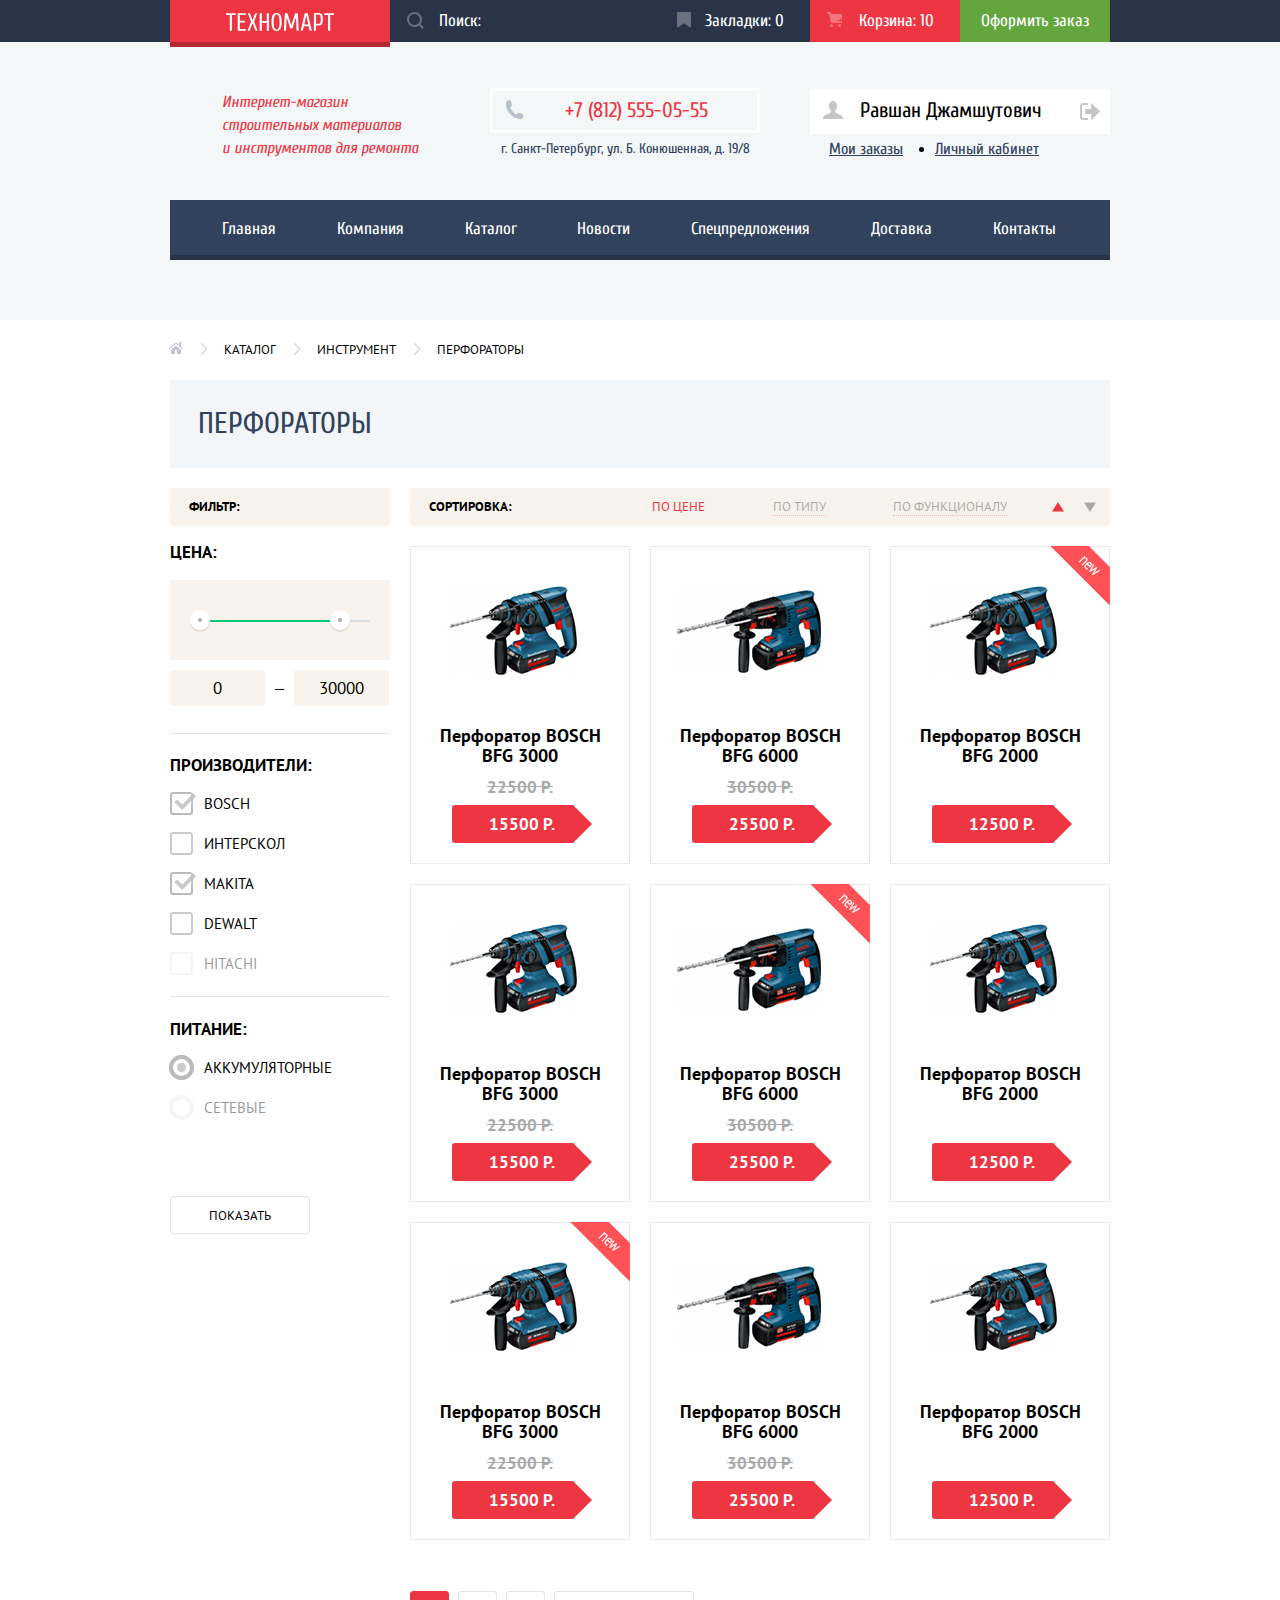
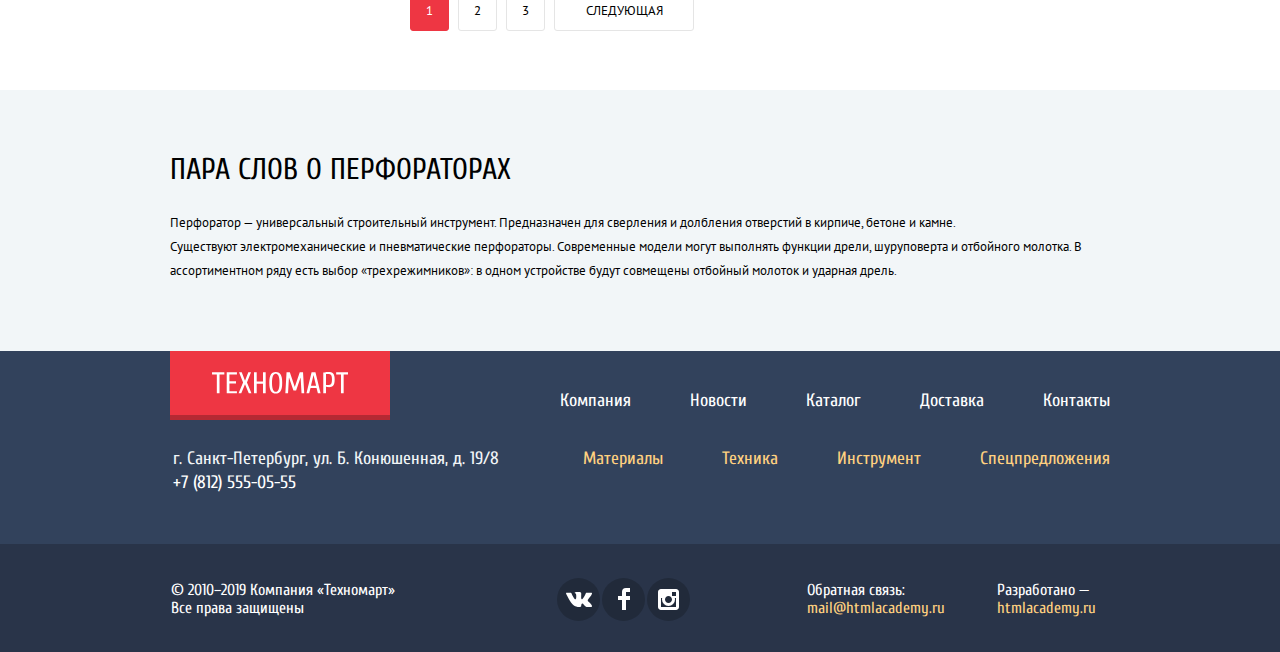
==== commit 5c1a6bc7: "Css привела к единообразному написанию, поменяла svg в футере, т.к.  в IE не срабатывает transform" ====
--- a/catalog.html
+++ b/catalog.html
@@ -312,7 +312,7 @@
         <div class="container">
           <div class="main-footer-wrapper">
             <a href="index.html" class="header-logo header-bottom-logo">
-              <svg xmlns="http://www.w3.org/2000/svg" xmlns:xlink="http://www.w3.org/1999/xlink" preserveAspectRatio="xMidYMid" width="138" height="22" viewBox="0 0 138 21">
+              <svg xmlns="http://www.w3.org/2000/svg" xmlns:xlink="http://www.w3.org/1999/xlink" preserveAspectRatio="xMidYMid" width="136.5" height="21.59" viewBox="0 0 136.5 21.59">
                 <defs>
                   <style>
                     .cls-1 {
@@ -321,7 +321,7 @@
                     }
                   </style>
                 </defs>
-                <path d="M104.205,1.994 L104.205,17.743 L102.077,17.743 L102.077,1.994 L98.294,1.994 L98.294,0.244 L107.988,0.244 L107.988,1.994 L104.205,1.994 ZM95.802,11.256 C95.431,11.748 94.966,12.097 94.407,12.306 C93.847,12.514 93.181,12.618 92.409,12.618 C92.046,12.618 91.636,12.593 91.179,12.543 C90.722,12.493 90.344,12.435 90.044,12.368 L90.044,17.743 L87.916,17.743 L87.916,0.494 C88.515,0.311 89.118,0.182 89.725,0.107 C90.332,0.032 90.990,-0.006 91.699,-0.006 C92.645,-0.006 93.449,0.098 94.111,0.306 C94.773,0.515 95.309,0.861 95.719,1.344 C96.129,1.828 96.428,2.469 96.617,3.269 C96.807,4.069 96.901,5.060 96.901,6.243 C96.901,7.460 96.810,8.477 96.629,9.293 C96.448,10.110 96.172,10.764 95.802,11.256 ZM94.596,3.994 C94.478,3.394 94.292,2.919 94.040,2.569 C93.788,2.219 93.469,1.973 93.083,1.831 C92.696,1.690 92.235,1.619 91.699,1.619 L90.044,1.619 L90.044,10.868 L91.699,10.868 C92.235,10.868 92.696,10.798 93.083,10.656 C93.469,10.514 93.788,10.268 94.040,9.918 C94.292,9.568 94.478,9.093 94.596,8.493 C94.714,7.893 94.773,7.143 94.773,6.243 C94.773,5.344 94.714,4.594 94.596,3.994 ZM82.615,13.243 L77.887,13.243 L76.823,17.743 L74.695,17.743 L78.714,0.244 L81.788,0.244 L85.807,17.743 L83.679,17.743 L82.615,13.243 ZM80.298,2.744 L80.204,2.744 L78.241,11.493 L82.261,11.493 L80.298,2.744 ZM69.909,4.744 L69.791,4.744 L66.363,15.493 L64.235,15.493 L60.806,4.744 L60.688,4.744 L59.979,17.743 L57.851,17.743 L58.796,0.244 L61.397,0.244 L65.251,12.243 L65.346,12.243 L69.200,0.244 L71.801,0.244 L72.747,17.743 L70.619,17.743 L69.909,4.744 ZM54.344,16.118 C53.903,16.801 53.371,17.285 52.748,17.568 C52.125,17.851 51.412,17.993 50.608,17.993 C49.805,17.993 49.091,17.851 48.469,17.568 C47.846,17.285 47.314,16.801 46.873,16.118 C46.431,15.435 46.096,14.514 45.868,13.355 C45.639,12.197 45.525,10.743 45.525,8.993 C45.525,7.244 45.639,5.790 45.868,4.631 C46.096,3.473 46.431,2.553 46.873,1.869 C47.314,1.186 47.846,0.703 48.469,0.419 C49.091,0.136 49.805,-0.006 50.608,-0.006 C51.412,-0.006 52.125,0.136 52.748,0.419 C53.371,0.703 53.903,1.186 54.344,1.869 C54.785,2.553 55.120,3.473 55.349,4.631 C55.577,5.790 55.692,7.244 55.692,8.993 C55.692,10.743 55.577,12.197 55.349,13.355 C55.120,14.514 54.785,15.435 54.344,16.118 ZM53.316,5.294 C53.150,4.327 52.933,3.561 52.666,2.994 C52.397,2.427 52.082,2.036 51.720,1.819 C51.357,1.603 50.987,1.494 50.608,1.494 C50.230,1.494 49.860,1.603 49.497,1.819 C49.134,2.036 48.819,2.427 48.551,2.994 C48.283,3.561 48.067,4.327 47.901,5.294 C47.736,6.260 47.653,7.493 47.653,8.993 C47.653,10.493 47.736,11.727 47.901,12.693 C48.067,13.660 48.283,14.427 48.551,14.993 C48.819,15.560 49.134,15.951 49.497,16.168 C49.860,16.384 50.230,16.493 50.608,16.493 C50.987,16.493 51.357,16.384 51.720,16.168 C52.082,15.951 52.397,15.560 52.666,14.993 C52.933,14.427 53.150,13.660 53.316,12.693 C53.481,11.727 53.564,10.493 53.564,8.993 C53.564,7.493 53.481,6.260 53.316,5.294 ZM40.796,9.743 L35.831,9.743 L35.831,17.743 L33.703,17.743 L33.703,0.244 L35.831,0.244 L35.831,7.993 L40.796,7.993 L40.796,0.244 L42.924,0.244 L42.924,17.743 L40.796,17.743 L40.796,9.743 ZM29.511,17.743 L26.555,10.243 L23.600,17.743 L21.472,17.743 L25.019,8.743 L21.827,0.244 L23.955,0.244 L26.555,7.244 L29.156,0.244 L31.284,0.244 L28.092,8.743 L31.639,17.743 L29.511,17.743 ZM11.714,0.244 L19.753,0.244 L19.753,1.994 L13.842,1.994 L13.842,7.743 L19.044,7.743 L19.044,9.493 L13.842,9.493 L13.842,15.993 L19.753,15.993 L19.753,17.743 L11.714,17.743 L11.714,0.244 ZM5.926,17.743 L3.798,17.743 L3.798,1.994 L0.015,1.994 L0.015,0.244 L9.709,0.244 L9.709,1.994 L5.926,1.994 L5.926,17.743 Z" class="cls-1"/>
+                <path d="M131.694,2.397 L131.694,21.297 L128.994,21.297 L128.994,2.397 L124.194,2.397 L124.194,0.297 L136.494,0.297 L136.494,2.397 L131.694,2.397 ZM121.299,13.512 C120.829,14.102 120.239,14.522 119.529,14.772 C118.819,15.022 117.974,15.147 116.994,15.147 C116.534,15.147 116.014,15.117 115.434,15.057 C114.854,14.997 114.374,14.927 113.994,14.847 L113.994,21.297 L111.294,21.297 L111.294,0.597 C112.054,0.377 112.819,0.222 113.589,0.132 C114.359,0.042 115.194,-0.003 116.094,-0.003 C117.294,-0.003 118.314,0.122 119.154,0.372 C119.994,0.622 120.674,1.037 121.194,1.617 C121.714,2.197 122.094,2.967 122.334,3.927 C122.574,4.887 122.694,6.077 122.694,7.497 C122.694,8.957 122.579,10.177 122.349,11.157 C122.119,12.137 121.769,12.922 121.299,13.512 ZM119.769,4.797 C119.619,4.077 119.384,3.507 119.064,3.087 C118.744,2.667 118.339,2.372 117.849,2.202 C117.359,2.032 116.774,1.947 116.094,1.947 L113.994,1.947 L113.994,13.047 L116.094,13.047 C116.774,13.047 117.359,12.962 117.849,12.792 C118.339,12.622 118.744,12.327 119.064,11.907 C119.384,11.487 119.619,10.917 119.769,10.197 C119.919,9.477 119.994,8.577 119.994,7.497 C119.994,6.417 119.919,5.517 119.769,4.797 ZM104.544,15.897 L98.544,15.897 L97.194,21.297 L94.494,21.297 L99.594,0.297 L103.494,0.297 L108.594,21.297 L105.894,21.297 L104.544,15.897 ZM101.604,3.297 L101.484,3.297 L98.994,13.797 L104.094,13.797 L101.604,3.297 ZM88.644,5.697 L88.494,5.697 L84.144,18.597 L81.444,18.597 L77.094,5.697 L76.944,5.697 L76.044,21.297 L73.344,21.297 L74.544,0.297 L77.844,0.297 L82.734,14.697 L82.854,14.697 L87.744,0.297 L91.044,0.297 L92.244,21.297 L89.544,21.297 L88.644,5.697 ZM68.484,19.347 C67.924,20.167 67.249,20.747 66.459,21.087 C65.669,21.427 64.764,21.597 63.744,21.597 C62.724,21.597 61.819,21.427 61.029,21.087 C60.239,20.747 59.564,20.167 59.004,19.347 C58.444,18.527 58.019,17.422 57.729,16.032 C57.439,14.642 57.294,12.897 57.294,10.797 C57.294,8.697 57.439,6.952 57.729,5.562 C58.019,4.172 58.444,3.067 59.004,2.247 C59.564,1.427 60.239,0.847 61.029,0.507 C61.819,0.167 62.724,-0.003 63.744,-0.003 C64.764,-0.003 65.669,0.167 66.459,0.507 C67.249,0.847 67.924,1.427 68.484,2.247 C69.044,3.067 69.469,4.172 69.759,5.562 C70.049,6.952 70.194,8.697 70.194,10.797 C70.194,12.897 70.049,14.642 69.759,16.032 C69.469,17.422 69.044,18.527 68.484,19.347 ZM67.179,6.357 C66.969,5.197 66.694,4.277 66.354,3.597 C66.014,2.917 65.614,2.447 65.154,2.187 C64.694,1.927 64.224,1.797 63.744,1.797 C63.264,1.797 62.794,1.927 62.334,2.187 C61.874,2.447 61.474,2.917 61.134,3.597 C60.794,4.277 60.519,5.197 60.309,6.357 C60.099,7.517 59.994,8.997 59.994,10.797 C59.994,12.597 60.099,14.077 60.309,15.237 C60.519,16.397 60.794,17.317 61.134,17.997 C61.474,18.677 61.874,19.147 62.334,19.407 C62.794,19.667 63.264,19.797 63.744,19.797 C64.224,19.797 64.694,19.667 65.154,19.407 C65.614,19.147 66.014,18.677 66.354,17.997 C66.694,17.317 66.969,16.397 67.179,15.237 C67.389,14.077 67.494,12.597 67.494,10.797 C67.494,8.997 67.389,7.517 67.179,6.357 ZM50.994,11.697 L44.694,11.697 L44.694,21.297 L41.994,21.297 L41.994,0.297 L44.694,0.297 L44.694,9.597 L50.994,9.597 L50.994,0.297 L53.694,0.297 L53.694,21.297 L50.994,21.297 L50.994,11.697 ZM36.745,21.297 L32.995,12.297 L29.245,21.297 L26.545,21.297 L31.045,10.497 L26.995,0.297 L29.695,0.297 L32.995,8.697 L36.295,0.297 L38.995,0.297 L34.945,10.497 L39.445,21.297 L36.745,21.297 ZM14.695,0.297 L24.895,0.297 L24.895,2.397 L17.395,2.397 L17.395,9.297 L23.995,9.297 L23.995,11.397 L17.395,11.397 L17.395,19.197 L24.895,19.197 L24.895,21.297 L14.695,21.297 L14.695,0.297 ZM7.495,21.297 L4.795,21.297 L4.795,2.397 L-0.005,2.397 L-0.005,0.297 L12.295,0.297 L12.295,2.397 L7.495,2.397 L7.495,21.297 Z" class="cls-1"/>
               </svg>
             </a>
             <ul class="footer-menu">
--- a/css/style.css
+++ b/css/style.css
@@ -1,316 +1,400 @@
-body {
-  margin: 0;
-  padding: 0;
-  font-family: "Cuprum", sans-serif;
-  color: #000000;
-}
-
-.inner-page {
-  font-family: "PT Sans", sans-serif;
-  color: #000000;
-  font-size: 13px;
-  line-height: 18px;
-  text-transform: uppercase;
-}
-
-img {
-  max-width: 100%;
-  height: auto;
+body
+{
+    font-family: 'Cuprum', sans-serif;
+
+    margin: 0;
+    padding: 0;
+
+    color: #000;
+}
+
+.inner-page
+{
+    font-family: 'PT Sans', sans-serif;
+    font-size: 13px;
+    line-height: 18px;
+
+    text-transform: uppercase;
+
+    color: #000;
+}
+
+img
+{
+    max-width: 100%;
+    height: auto;
 }
 
 .visually-hidden:not(:focus):not(:active),
-input[type="checkbox"].visually-hidden,
-input[type="radio"].visually-hidden {
-  position: absolute;
-
-  width: 1px;
-  height: 1px;
-  margin: -1px;
-  border: 0;
-  padding: 0;
-
-  white-space: nowrap;
-
-  clip-path: inset(100%);
-  clip: rect(0 0 0 0);
-  overflow: hidden;
-}
-
-.container {
-  width: 940px;
-  margin: 0 auto;
-}
-
-.header {
-  background-color: #f3f7f8;
-}
-
-.header-top-wrapper {
-  display: flex;
-  justify-content: space-between;
-  align-items: center;
-}
-
-.header-bottom-wrapper {
-  margin-bottom: 59px;
-  padding-bottom: 60px;
-}
-
-.header-bottom-wrapper-inner {
-  margin-bottom: 0;
-}
-
-.header-top {
-  font-size: 17px;
-  line-height: 18px;
-  background-color: #293449;
-  margin-bottom: 47px;
-}
-
-.page-title {
-  margin: 0;
-  padding: 29px 28px;
-  color: #32425c;
-  font-family: "Cuprum", sans-serif;
-  font-size: 30px;
-  font-weight: 400;
-  line-height: 30px;
-  background-color: #f2f6f8;
+input[type='checkbox'].visually-hidden,
+input[type='radio'].visually-hidden
+{
+    position: absolute;
+
+    overflow: hidden;
+    clip: rect(0 0 0 0);
+
+    width: 1px;
+    height: 1px;
+    margin: -1px;
+    padding: 0;
+
+    white-space: nowrap;
+
+    border: 0;
+
+    clip-path: inset(100%);
+}
+
+.container
+{
+    width: 940px;
+    margin: 0 auto;
+}
+
+.header
+{
+    background-color: #f3f7f8;
+}
+
+.header-top-wrapper
+{
+    display: flex;
+
+    justify-content: space-between;
+    align-items: center;
+}
+
+.header-bottom-wrapper
+{
+    margin-bottom: 59px;
+    padding-bottom: 60px;
+}
+
+.header-bottom-wrapper-inner
+{
+    margin-bottom: 0;
+}
+
+.header-top
+{
+    font-size: 17px;
+    line-height: 18px;
+
+    margin-bottom: 47px;
+
+    background-color: #293449;
+}
+
+.page-title
+{
+    font-family: 'Cuprum', sans-serif;
+    font-size: 30px;
+    font-weight: 400;
+    line-height: 30px;
+
+    margin: 0;
+    padding: 29px 28px;
+
+    color: #32425c;
+    background-color: #f2f6f8;
 }
 
 .popular-title h2,
 .delivery h2,
 .about-us-text h2,
-.about-us-contact h2 {
-  font-size: 30px;
-  font-weight: 400;
-  line-height: 30px;
-  text-transform: uppercase;
-}
-
-a {
-  color: #ffffff;
-  text-align: center;
-  text-decoration: none;
-}
-
-.header-top-logo {
-  display: block;
-  width: 220px;
-  padding-top: 13px;
-  padding-bottom: 7px;
-  background-color: #ee3643;
-  box-shadow: 0 5px #b52933;
-}
-
-.header-bottom-logo {
-  display: block;
-  width: 220px;
-  line-height: 0;
-  padding: 21px 0;
-  background-color: #ee3643;
-  box-shadow: 0 5px #b52933;
-}
-
-.header-bottom-logo path {
-  transform: scale(1.27, 1.2);
+.about-us-contact h2
+{
+    font-size: 30px;
+    font-weight: 400;
+    line-height: 30px;
+
+    text-transform: uppercase;
+}
+
+a
+{
+    text-align: center;
+    text-decoration: none;
+
+    color: #fff;
+}
+
+.header-top-logo
+{
+    display: block;
+
+    width: 220px;
+    padding-top: 13px;
+    padding-bottom: 7px;
+
+    background-color: #ee3643;
+    box-shadow: 0 5px #b52933;
+}
+
+.header-bottom-logo
+{
+    line-height: 0;
+
+    display: block;
+
+    width: 220px;
+    padding: 21px 0;
+
+    background-color: #ee3643;
+    box-shadow: 0 5px #b52933;
 }
 
 .header-logo:hover,
-.header-logo:focus {
-  background-color: #ca2c37;
-  box-shadow: 0 5px #9a212a;
-}
-
-.header-logo:active {
-  background-color: #ba2732;
-  box-shadow: 0 5px #8e1e26;
-}
-
-.inner-page a{
-  color: #000000;
-}
-
-.search {
-  position: relative;
-}
-
-.search svg {
-  position: absolute;
-  top: 12px;
-  left: 17px;
-  fill: #ffffff;
-  opacity: 0.3;
-}
-
-.search input {
-  box-sizing: border-box;
-  width: 270px;
-  padding-top: 12px;
-  padding-bottom: 12px;
-  padding-left: 49px;
-  font: inherit;
-  background: transparent;
-  border: none;
-  outline: none;
-}
-
-.search input::placeholder {
-  color: #ffffff;
-}
-
-.search input:hover {
-  background-color: #212a3a;
-}
-
-.search input:hover + .icon-search {
-  opacity: 1;
-}
-
-.search input:focus {
-  background-color: #ffffff;
-}
-
-.search input:focus + .icon-search {
-  fill: #ee3643;
-  opacity: 1;
-}
-
-.header-top p {
-  margin: 0;
+.header-logo:focus
+{
+    background-color: #ca2c37;
+    box-shadow: 0 5px #9a212a;
+}
+
+.header-logo:active
+{
+    background-color: #ba2732;
+    box-shadow: 0 5px #8e1e26;
+}
+
+.inner-page a
+{
+    color: #000;
+}
+
+.search
+{
+    position: relative;
+}
+
+.search svg
+{
+    position: absolute;
+    top: 12px;
+    left: 17px;
+
+    opacity: .3;
+
+    fill: #fff;
+}
+
+.search input
+{
+    font: inherit;
+
+    box-sizing: border-box;
+    width: 270px;
+    padding-top: 12px;
+    padding-bottom: 12px;
+    padding-left: 49px;
+
+    border: none;
+    outline: none;
+    background: transparent;
+}
+
+.search input::placeholder
+{
+    color: #fff;
+}
+
+.search input:hover
+{
+    background-color: #212a3a;
+}
+
+.search input:hover + .icon-search
+{
+    opacity: 1;
+}
+
+.search input:focus
+{
+    background-color: #fff;
+}
+
+.search input:focus + .icon-search
+{
+    opacity: 1;
+
+    fill: #ee3643;
+}
+
+.header-top p
+{
+    margin: 0;
 }
 
 .bookmarks a,
 .basket a,
-.checkout a {
-  position: relative;
-  display: block;
-  width: 150px;
-  padding-top: 12px;
-  padding-bottom: 12px;
+.checkout a
+{
+    position: relative;
+
+    display: block;
+
+    width: 150px;
+    padding-top: 12px;
+    padding-bottom: 12px;
 }
 
 .bookmarks a,
-.basket a {
-  width: 132px;
-  padding-left: 18px;
-}
-
-.basket-inner a {
-  width: 127px;
-  padding-left: 23px;
-  background-color: #ee3643;
+.basket a
+{
+    width: 132px;
+    padding-left: 18px;
+}
+
+.basket-inner a
+{
+    width: 127px;
+    padding-left: 23px;
+
+    background-color: #ee3643;
 }
 
 .bookmarks a::before,
-.basket a::before {
-  content: "";
-  position: absolute;
-  top: 12px;
-  left: 17px;
-  width: 16px;
-  height: 18px;
-  background-repeat: no-repeat;
-  background-position: 0 0;
-  opacity: 0.3;
-
-}
-.bookmarks a::before{
-  background-image: url("../img/icon-bookmark.svg");
-}
-
-.basket a::before {
-  background-image: url("../img/icon-cart.svg");
+.basket a::before
+{
+    position: absolute;
+    top: 12px;
+    left: 17px;
+
+    width: 16px;
+    height: 18px;
+
+    content: '';
+
+    opacity: .3;
+    background-repeat: no-repeat;
+    background-position: 0 0;
+}
+.bookmarks a::before
+{
+    background-image: url('../img/icon-bookmark.svg');
+}
+
+.basket a::before
+{
+    background-image: url('../img/icon-cart.svg');
 }
 
 .bookmarks a:hover,
 .bookmarks a:focus,
 .basket a:hover,
-.basket a:focus {
-  background-color: #212a3a;
+.basket a:focus
+{
+    background-color: #212a3a;
 }
 
 .bookmarks a:active,
-.basket a:active {
-  opacity: 0.5;
+.basket a:active
+{
+    opacity: .5;
 }
 
 .bookmarks a:hover::before,
 .bookmarks a:focus::before,
 .basket a:hover::before,
-.basket a:focus::before{
-  opacity: 1;
-}
-.checkout a {
-  background-color: #63a63e;
+.basket a:focus::before
+{
+    opacity: 1;
+}
+.checkout a
+{
+    background-color: #63a63e;
 }
 
 .checkout a:hover,
-.checkout a:focus {
-  background-color: #5fbb2d;
-}
-
-.checkout a:active {
-  opacity: 50%;
-}
-
-.header-info {
-  display: flex;
-  align-items: flex-start;
-  margin-bottom: 40px;
-}
-
-.header-text {
-  font-style: italic;
-  font-size: 16px;
-  line-height: 23px;
-  color: #ee3643;
-  width: 200px;
-  margin: 0;
-  margin-right: 68px;
-  padding-top: 2px;
-  padding-left: 52px;
-}
-
-.header-contact {
-  margin-top: -1px;
-  width: 270px;
-}
-
-.header-phone {
-  display: block;
-  position: relative;
-  font-size: 21px;
-  line-height: 21px;
-  color: #ee3643;
-  border: 3px solid #ffffff;
-  width: 242px;
-  padding-top: 9px;
-  padding-bottom: 9px;
-  padding-left: 22px;
-}
-
-.header-phone::before {
-  content: "";
-  position: absolute;
-  left: 12px;
-  width: 22px;
-  height: 22px;
-  background-image: url("../img/icon-phone.svg");
-  background-repeat: no-repeat;
-  background-position: 0 0;
-}
-
-.header-address {
-  margin: 0;
-  margin-top: 7px;
-  font-size: 14px;
-  color: #32425c;
-  text-align: center;
-}
-
-.user {
-  margin-left: auto;
+.checkout a:focus
+{
+    background-color: #5fbb2d;
+}
+
+.checkout a:active
+{
+    opacity: 50%;
+}
+
+.header-info
+{
+    display: flex;
+
+    margin-bottom: 40px;
+
+    align-items: flex-start;
+}
+
+.header-text
+{
+    font-size: 16px;
+    font-style: italic;
+    line-height: 23px;
+
+    width: 200px;
+    margin: 0;
+    margin-right: 68px;
+    padding-top: 2px;
+    padding-left: 52px;
+
+    color: #ee3643;
+}
+
+.header-contact
+{
+    width: 270px;
+    margin-top: -1px;
+}
+
+.header-phone
+{
+    font-size: 21px;
+    line-height: 21px;
+
+    position: relative;
+
+    display: block;
+
+    width: 242px;
+    padding-top: 9px;
+    padding-bottom: 9px;
+    padding-left: 22px;
+
+    color: #ee3643;
+    border: 3px solid #fff;
+}
+
+.header-phone::before
+{
+    position: absolute;
+    left: 12px;
+
+    width: 22px;
+    height: 22px;
+
+    content: '';
+
+    background-image: url('../img/icon-phone.svg');
+    background-repeat: no-repeat;
+    background-position: 0 0;
+}
+
+.header-address
+{
+    font-size: 14px;
+
+    margin: 0;
+    margin-top: 7px;
+
+    text-align: center;
+
+    color: #32425c;
+}
+
+.user
+{
+    margin-left: auto;
 }
 
 .user-navigation,
@@ -319,872 +403,1120 @@
 .manufacturer-list,
 .pagination-list,
 .option-list,
-.value-list {
-  list-style: none;
-}
-
-.user-navigation {
-  display: flex;
-  width: 300px;
-  justify-content: flex-end;
-  margin: 0;
-  margin-left: auto;
-  padding: 0;
-}
-
-.user-navigation li {
-  position: relative;
-  margin: 0;
-  padding: 0;
-  margin-left: 10px;
-  text-align: center;
-}
-
-.user-registration a {
-  width: 150px;
-}
-
-.user-navigation a {
-  display: block;
-  padding-top: 11px;
-  padding-bottom: 11px;
-  background-color:#ffffff;
-  font-size: 21px;
-  line-height: 21px;
-  color: #000000;
-}
-
-.user-entrance a {
-  padding-left: 23px;
-  width: 99px;
-}
-
-.user-entrance svg {
-  position: absolute;
-  top: 13px;
-  left: 15px;
-}
-
-.user-menu {
-  position: relative;
-  display: flex;
-  margin: 0;
-  margin-bottom: 6px;
-}
-
-.user-menu a {
-  display: block;
-  padding-top: 9px;
-  padding-bottom: 12px;
-  color: #000000;
-  font-size: 21px;
-  background-color: #ffffff;
-}
-
-.user-name {
-  width: 257px;
-  padding-left: 12px;
-}
-
-.user-name svg {
-  position: absolute;
-  top: 12px;
-  left: 13px;
-}
-
-.user-exit {
-  width: 31px;
-}
-
-.user-exit svg {
-  position: absolute;
-  top: 14px;
-  right: 10px;
+.value-list
+{
+    list-style: none;
+}
+
+.user-navigation
+{
+    display: flex;
+
+    width: 300px;
+    margin: 0;
+    margin-left: auto;
+    padding: 0;
+
+    justify-content: flex-end;
+}
+
+.user-navigation li
+{
+    position: relative;
+
+    margin: 0;
+    margin-left: 10px;
+    padding: 0;
+
+    text-align: center;
+}
+
+.user-registration a
+{
+    width: 150px;
+}
+
+.user-navigation a
+{
+    font-size: 21px;
+    line-height: 21px;
+
+    display: block;
+
+    padding-top: 11px;
+    padding-bottom: 11px;
+
+    color: #000;
+    background-color: #fff;
+}
+
+.user-entrance a
+{
+    width: 99px;
+    padding-left: 23px;
+}
+
+.user-entrance svg
+{
+    position: absolute;
+    top: 13px;
+    left: 15px;
+}
+
+.user-menu
+{
+    position: relative;
+
+    display: flex;
+
+    margin: 0;
+    margin-bottom: 6px;
+}
+
+.user-menu a
+{
+    font-size: 21px;
+
+    display: block;
+
+    padding-top: 9px;
+    padding-bottom: 12px;
+
+    color: #000;
+    background-color: #fff;
+}
+
+.user-name
+{
+    width: 257px;
+    padding-left: 12px;
+}
+
+.user-name svg
+{
+    position: absolute;
+    top: 12px;
+    left: 13px;
+}
+
+.user-exit
+{
+    width: 31px;
+}
+
+.user-exit svg
+{
+    position: absolute;
+    top: 14px;
+    right: 10px;
 }
 
 .user-navigation a:hover,
-.user-navigation a:focus {
-  color: #ee3643;
+.user-navigation a:focus
+{
+    color: #ee3643;
 }
 
 .user-menu a:active,
-.user-navigation a:active {
-  color: rgba(0, 0, 0, 0.3);
+.user-navigation a:active
+{
+    color: rgba(0, 0, 0, .3);
 }
 
 .user-menu a:hover path,
 .user-menu a:focus path,
 .user-entrance:hover path,
-.user-entrance:focus path {
-  fill: #32425c;
+.user-entrance:focus path
+{
+    fill: #32425c;
 }
 
 .user-menu a:active path,
-.user-entrance:active path {
-  fill:  rgba(0, 0, 0, 0.3);
-}
-
-.user-list {
-  display: flex;
-  margin: 0;
-  padding: 0;
-}
-
-.user-list li {
-  margin: 0 19px;
-}
-
-.user-list li:first-child {
-  list-style: none;
-  margin-right: 13px;
-}
-
-.user-list a {
-  color: #32425c;
-  font-size: 16px;
-  line-height: 18px;
-  text-decoration: underline;
+.user-entrance:active path
+{
+    fill: rgba(0, 0, 0, .3);
+}
+
+.user-list
+{
+    display: flex;
+
+    margin: 0;
+    padding: 0;
+}
+
+.user-list li
+{
+    margin: 0 19px;
+}
+
+.user-list li:first-child
+{
+    margin-right: 13px;
+
+    list-style: none;
+}
+
+.user-list a
+{
+    font-size: 16px;
+    line-height: 18px;
+
+    text-decoration: underline;
+
+    color: #32425c;
 }
 
 .user-list a:hover,
-.user-list a:focus {
-  color: #ee3643;
-}
-
-.user-list a:active {
-  color: #32425c;
-  opacity: 30%;
-}
-
-.site-navigation {
-  list-style: none;
-  margin: 0;
-  padding-left: 22px;
-  padding-right: 24px;
-  display: flex;
-  flex-wrap: wrap;
-  justify-content: space-between;
-  align-items: center;
-  font-size: 17px;
-  line-height: 17px;
-  background-color: #32425c;
-  border-bottom: 5px solid #293449;
-}
-
-.site-navigation li {
-  display: block;
-  margin: 0;
-  padding: 0;
-}
-
-.site-navigation a {
-  display: block;
-  padding: 20px 30px 18px 30px;
+.user-list a:focus
+{
+    color: #ee3643;
+}
+
+.user-list a:active
+{
+    opacity: 30%;
+    color: #32425c;
+}
+
+.site-navigation
+{
+    font-size: 17px;
+    line-height: 17px;
+
+    display: flex;
+
+    margin: 0;
+    padding-right: 24px;
+    padding-left: 22px;
+
+    list-style: none;
+
+    border-bottom: 5px solid #293449;
+    background-color: #32425c;
+
+    flex-wrap: wrap;
+    justify-content: space-between;
+    align-items: center;
+}
+
+.site-navigation li
+{
+    display: block;
+
+    margin: 0;
+    padding: 0;
+}
+
+.site-navigation a
+{
+    display: block;
+
+    padding: 20px 30px 18px 30px;
 }
 
 .site-navigation a:hover,
-.site-navigation a:focus {
-  background-color: #293449;
-}
-
-.site-navigation a:active {
-  opacity: 50%;
-  background-color: #293449;
+.site-navigation a:focus
+{
+    background-color: #293449;
+}
+
+.site-navigation a:active
+{
+    opacity: 50%;
+    background-color: #293449;
 }
 
 .offer-list-slider,
-.offer-list {
-  margin: 0;
-  padding: 0;
-  color: #ffffff;
-  font-weight: 700;
-  font-size: 24px;
-  margin: 0;
+.offer-list
+{
+    font-size: 24px;
+    font-weight: 700;
+
+    margin: 0;
+    margin: 0;
+    padding: 0;
+
+    color: #fff;
 }
 
 .offer-list-slider p,
-.offer-list p {
-  margin: 0;
-  margin-top: 22px;
-  margin-bottom: 15px;
-}
-
-.offer-item {
-  position: relative;
-  display: block;
-  width: 277px;
-  min-height: 123px;
-  margin-bottom: 20px;
-  padding-left: 23px;
-}
-
-.offer-material {
-  background-color: #ffbf47;
-  background-image: url("../img/icon-1.svg");
-  background-repeat: no-repeat;
-  background-position: 213px center;
-}
-
-.offer-tool {
-  background-color: #3bbce3;
-  background-image: url("../img/icon-2.svg");
-  background-repeat: no-repeat;
-  background-position: 197px center;
-}
-
-.offer-eguipment {
-  background-color: #dc91d8;
-  background-image: url("../img/icon-3.svg");
-  background-repeat: no-repeat;
-  background-position: 190px center;
-}
-
-.offer-discount {
-  background-color: #8ed78f;
-  background-image: url("../img/icon-4.svg");
-  background-repeat: no-repeat;
-  background-position: 196px center;
-
-}
-
-.offer-delivery {
-  background-color: #ffc047;
-  background-image: url("../img/icon-5.svg");
-  background-repeat: no-repeat;
-  background-position: 190px center;
-
+.offer-list p
+{
+    margin: 0;
+    margin-top: 22px;
+    margin-bottom: 15px;
+}
+
+.offer-item
+{
+    position: relative;
+
+    display: block;
+
+    width: 277px;
+    min-height: 123px;
+    margin-bottom: 20px;
+    padding-left: 23px;
+}
+
+.offer-material
+{
+    background-color: #ffbf47;
+    background-image: url('../img/icon-1.svg');
+    background-repeat: no-repeat;
+    background-position: 213px center;
+}
+
+.offer-tool
+{
+    background-color: #3bbce3;
+    background-image: url('../img/icon-2.svg');
+    background-repeat: no-repeat;
+    background-position: 197px center;
+}
+
+.offer-eguipment
+{
+    background-color: #dc91d8;
+    background-image: url('../img/icon-3.svg');
+    background-repeat: no-repeat;
+    background-position: 190px center;
+}
+
+.offer-discount
+{
+    background-color: #8ed78f;
+    background-image: url('../img/icon-4.svg');
+    background-repeat: no-repeat;
+    background-position: 196px center;
+}
+
+.offer-delivery
+{
+    background-color: #ffc047;
+    background-image: url('../img/icon-5.svg');
+    background-repeat: no-repeat;
+    background-position: 190px center;
 }
 
 .offer-list-slider a,
-.offer-list a {
-  display: block;
-  font-weight: 400;
-  font-size: 14px;
-  line-height: 18px;
-  text-transform: uppercase;
-  background-color: rgba(0, 0, 0, 0.1);
-  width: 107px;
-  padding: 10px 15px;
-  border-radius: 3px;
+.offer-list a
+{
+    font-size: 14px;
+    font-weight: 400;
+    line-height: 18px;
+
+    display: block;
+
+    width: 107px;
+    padding: 10px 15px;
+
+    text-transform: uppercase;
+
+    border-radius: 3px;
+    background-color: rgba(0, 0, 0, .1);
 }
 
 .offer-list-slider a:hover,
 .offer-list-slider a:focus,
 .offer-list a:hover,
-.offer-list a:focus {
-  background-color: rgba(0, 0, 0, 0.2);
+.offer-list a:focus
+{
+    background-color: rgba(0, 0, 0, .2);
 }
 
 .offer-list-slider a:active,
-.offer-list a:active {
-  background-color: rgba(0, 0, 0, 0.3);
-}
-
-.slider-container {
-  position: relative;
-  width: 620px;
-  min-height: 266px;
-  background-color: #32201c;
-}
-
-.arrows {
-  position: absolute;
-  top: 50%;
-  margin-top: -22px;
-  width: 24px;
-  height: 44px;
-  font-size: 0;
-  z-index: 1;
-}
-
-.arrows-back {
-  left: 24px;
-}
-
-.arrows-next {
-  right: 19px;
+.offer-list a:active
+{
+    background-color: rgba(0, 0, 0, .3);
+}
+
+.slider-container
+{
+    position: relative;
+
+    width: 620px;
+    min-height: 266px;
+
+    background-color: #32201c;
+}
+
+.arrows
+{
+    font-size: 0;
+
+    position: absolute;
+    z-index: 1;
+    top: 50%;
+
+    width: 24px;
+    height: 44px;
+    margin-top: -22px;
+}
+
+.arrows-back
+{
+    left: 24px;
+}
+
+.arrows-next
+{
+    right: 19px;
 }
 
 .slider-arrows-back::before,
 .slider-arrows-next::before,
 .slider-arrows-back::after,
-.slider-arrows-next::after {
-  position: absolute;
-  content: "";
-  left: 11px;
-  width: 3px;
-  height: 28px;
-  background-color: #ffffff;
-}
-
-.slider-arrows-back::before {
-  top: 0;
-  transform: rotate(45deg);
-}
-
-.slider-arrows-back::after {
-  top: 18px;
-  transform: rotate(-45deg);
-}
-
-.slider-arrows-next::before {
-  top: 0;
-  transform: rotate(-45deg);
-}
-
-.slider-arrows-next::after {
-  top: 18px;
-  transform: rotate(45deg);
-}
-
-
-.slider {
-  padding-left: 24px;
-  padding-top: 20px;
-  padding-bottom: 22px;
-  position: relative;
-  color: #ffffff;
-  background-repeat: no-repeat;
-  background-position: 0 0;
-}
-
-.slide-hammer {
-  background-image: url("../img/slider_1.jpg");
-}
-
-.slide-drill {
-  background-image: url("../img/slider_2.jpg");
-}
-
-.slider .title {
-  margin: 0;
-  font-size: 36px;
-  font-weight: 700;
-  text-transform: uppercase;
-}
-
-.slider p {
-  margin: 0;
-  font-size: 18px;
-  margin-bottom: 124px;
-}
-
-.link-red {
-  display: block;
-  font-size: 14px;
-  line-height: 18px;
-  padding: 10px 0;
-  text-transform: uppercase;
-  background-color: #ee3643;
-  border-radius: 3px;
+.slider-arrows-next::after
+{
+    position: absolute;
+    left: 11px;
+
+    width: 3px;
+    height: 28px;
+
+    content: '';
+
+    background-color: #fff;
+}
+
+.slider-arrows-back::before
+{
+    top: 0;
+
+    transform: rotate(45deg);
+}
+
+.slider-arrows-back::after
+{
+    top: 18px;
+
+    transform: rotate(-45deg);
+}
+
+.slider-arrows-next::before
+{
+    top: 0;
+
+    transform: rotate(-45deg);
+}
+
+.slider-arrows-next::after
+{
+    top: 18px;
+
+    transform: rotate(45deg);
+}
+
+
+.slider
+{
+    position: relative;
+
+    padding-top: 20px;
+    padding-bottom: 22px;
+    padding-left: 24px;
+
+    color: #fff;
+    background-repeat: no-repeat;
+    background-position: 0 0;
+}
+
+.slide-hammer
+{
+    background-image: url('../img/slider_1.jpg');
+}
+
+.slide-drill
+{
+    background-image: url('../img/slider_2.jpg');
+}
+
+.slider .title
+{
+    font-size: 36px;
+    font-weight: 700;
+
+    margin: 0;
+
+    text-transform: uppercase;
+}
+
+.slider p
+{
+    font-size: 18px;
+
+    margin: 0;
+    margin-bottom: 124px;
+}
+
+.link-red
+{
+    font-size: 14px;
+    line-height: 18px;
+
+    display: block;
+
+    padding: 10px 0;
+
+    text-transform: uppercase;
+
+    border-radius: 3px;
+    background-color: #ee3643;
 }
 
 .link-red:hover,
-.link-red:focus {
-  background-color: #ca2c37;
-}
-
-.link-red:active {
-  background-color: #ba2732;
-}
-
-.slider a {
-  width: 195px;
-}
-
-.slider-controls label {
-  display: inline-block;
-  width: 6px;
-  height: 6px;
-  margin-right: 10px;
-  background-color: #ffffff;
-  border: 2px solid #ffffff;
-  border-radius: 50%;
-  cursor: pointer;
-}
-
-.slider-controls {
-  position: absolute;
-  left: 295px;
-  top: 220px;
-  z-index: 1;
-  font-size: 0;
+.link-red:focus
+{
+    background-color: #ca2c37;
+}
+
+.link-red:active
+{
+    background-color: #ba2732;
+}
+
+.slider a
+{
+    width: 195px;
+}
+
+.slider-controls label
+{
+    display: inline-block;
+
+    width: 6px;
+    height: 6px;
+    margin-right: 10px;
+
+    cursor: pointer;
+
+    border: 2px solid #fff;
+    border-radius: 50%;
+    background-color: #fff;
+}
+
+.slider-controls
+{
+    font-size: 0;
+
+    position: absolute;
+    z-index: 1;
+    top: 220px;
+    left: 295px;
 }
 
 .slide-hammer,
-.slide-drill {
-  display: none;
+.slide-drill
+{
+    display: none;
 }
 
 #slide-hammer:checked ~ .slider-wrapper #hammer,
-#slide-drill:checked ~ .slider-wrapper #drill {
-  display: block;
-}
-
-#slide-hammer:checked ~ .slider-wrapper label[for="slide-hammer"],
-#slide-drill:checked ~ .slider-wrapper label[for="slide-drill"] {
-  background-color: #ee3643;
-}
-
-.popular-title h2{
-  margin: 0;
-  line-height: 89px;
-}
-
-.popular-title{
-  display: flex;
-  justify-content: space-between;
-  align-items: center;
-  margin-bottom: 20px;
-  padding-left: 28px;
-  padding-right: 24px;
-  color: #32425c;
-  background-color: #f9f5f0;
-}
-
-.popular-title a {
-  width: 253px;
-}
-
-.product-list {
-  font-family: "PT Sans", sans-serif;
-  font-weight: 700;
-  font-size: 17px;
-  line-height: 18px;
-  text-transform: uppercase;
-  text-align: center;
-  display: flex;
-  flex-wrap: wrap;
-  justify-content: space-between;
-  margin: 0;
-  margin-bottom: 1px;
-  padding-left: 0px;
-}
-
-.product-item {
-  display: block;
-  position: relative;
-  width: 218px;
-  margin-bottom: 20px;
-  cursor: pointer;
+#slide-drill:checked ~ .slider-wrapper #drill
+{
+    display: block;
+}
+
+#slide-hammer:checked ~ .slider-wrapper label[for='slide-hammer'],
+#slide-drill:checked ~ .slider-wrapper label[for='slide-drill']
+{
+    background-color: #ee3643;
+}
+
+.popular-title h2
+{
+    line-height: 89px;
+
+    margin: 0;
+}
+
+.popular-title
+{
+    display: flex;
+
+    margin-bottom: 20px;
+    padding-right: 24px;
+    padding-left: 28px;
+
+    color: #32425c;
+    background-color: #f9f5f0;
+
+    justify-content: space-between;
+    align-items: center;
+}
+
+.popular-title a
+{
+    width: 253px;
+}
+
+.product-list
+{
+    font-family: 'PT Sans', sans-serif;
+    font-size: 17px;
+    font-weight: 700;
+    line-height: 18px;
+
+    display: flex;
+
+    margin: 0;
+    margin-bottom: 1px;
+    padding-left: 0;
+
+    text-align: center;
+    text-transform: uppercase;
+
+    flex-wrap: wrap;
+    justify-content: space-between;
+}
+
+.product-item
+{
+    position: relative;
+
+    display: block;
+
+    width: 218px;
+    margin-bottom: 20px;
+
+    cursor: pointer;
 }
 
 .offer-item .flag,
-.product-item .flag {
-  position: absolute;
-  top: -1px;
-  right: -1px;
-  width: 60px;
-  height: 60px;
-  text-indent: -1000px;
-  overflow: hidden;
-  z-index: 2;
-  background-image: url("../img/new-\ flag.png");
-  background-repeat: no-repeat;
-  background-position: 0 0;
-}
-
-.offer-item .flag {
-  top: 0;
-  right: 0;
-}
-
-.product-item .image {
-  width: 218px;
-  height: 168px;
-  margin-bottom: 11px;
-}
-
-.product-list a {
-  display: block;
-  margin: 0 21px;
-  color: #000000;
-  text-transform: none;
-  font-size: 18px;
-  line-height: 20px;
-}
-
-.old-price {
-  margin-top: 12px;
-  margin-bottom: 9px;
-  color: #a9a9a9;
-  text-decoration: line-through;
-}
-
-.old-price-non {
-  visibility: hidden;
-}
-
-.price {
-  margin: 0 auto 20px 41px;
-  position: relative;
-  width: 81px;
-  padding: 10px 29px;
-  color: #ffffff;
-  background-color: #ee3643;
-  border-radius: 3px;
-}
-
-.price::after {
-  content: "";
-  position: absolute;
-  top: 0;
-  right: -20px;
-  width: 0;
-  height: 0;
-  border: 19px solid #ffffff;
-  border-left-color: #ee3643;
-}
-
-.product-buy {
-  position: absolute;
-  top: 0;
-  left: 0;
-  width: 218px;
-  padding: 45px 0;
-  z-index: 1;
-}
-
-.product-list li {
-  border: 1px solid #eaeaea;
-}
-
-.product-buy a {
-  display: block;
-  width: 135px;
-  margin: 0 auto;
-  margin-bottom: 10px;
-  padding-top: 10px;
-  padding-bottom: 10px;
-  font-family: "Cuprum", sans-serif;
-  font-size: 14px;
-  line-height: 18px;
-  color: #ffffff;
-  text-transform: uppercase;
-  background-color: #63a63e;
-  border-radius: 3px;
-  box-shadow: 0 3px #367315;
-}
-
-.buy-link {
-  position: relative;
-}
-
-.buy-link::before {
-  content: "";
-  position: absolute;
-  top: 11px;
-  left: 14px;
-  width: 22px;
-  height: 22px;
-  background-image: url("../img/icon-cart.svg");
-  background-repeat: no-repeat;
-  background-position: 0 0;
-  opacity: 0.3;
+.product-item .flag
+{
+    position: absolute;
+    z-index: 2;
+    top: -1px;
+    right: -1px;
+
+    overflow: hidden;
+
+    width: 60px;
+    height: 60px;
+
+    text-indent: -1000px;
+
+    background-image: url('../img/new-\ flag.png');
+    background-repeat: no-repeat;
+    background-position: 0 0;
+}
+
+.offer-item .flag
+{
+    top: 0;
+    right: 0;
+}
+
+.product-item .image
+{
+    width: 218px;
+    height: 168px;
+    margin-bottom: 11px;
+}
+
+.product-list a
+{
+    font-size: 18px;
+    line-height: 20px;
+
+    display: block;
+
+    margin: 0 21px;
+
+    text-transform: none;
+
+    color: #000;
+}
+
+.old-price
+{
+    margin-top: 12px;
+    margin-bottom: 9px;
+
+    text-decoration: line-through;
+
+    color: #a9a9a9;
+}
+
+.old-price-non
+{
+    visibility: hidden;
+}
+
+.price
+{
+    position: relative;
+
+    width: 81px;
+    margin: 0 auto 20px 41px;
+    padding: 10px 29px;
+
+    color: #fff;
+    border-radius: 3px;
+    background-color: #ee3643;
+}
+
+.price::after
+{
+    position: absolute;
+    top: 0;
+    right: -20px;
+
+    width: 0;
+    height: 0;
+
+    content: '';
+
+    border: 19px solid #fff;
+    border-left-color: #ee3643;
+}
+
+.product-buy
+{
+    position: absolute;
+    z-index: 1;
+    top: 0;
+    left: 0;
+
+    width: 218px;
+    padding: 45px 0;
+}
+
+.product-list li
+{
+    border: 1px solid #eaeaea;
+}
+
+.product-buy a
+{
+    font-family: 'Cuprum', sans-serif;
+    font-size: 14px;
+    line-height: 18px;
+
+    display: block;
+
+    width: 135px;
+    margin: 0 auto;
+    margin-bottom: 10px;
+    padding-top: 10px;
+    padding-bottom: 10px;
+
+    text-transform: uppercase;
+
+    color: #fff;
+    border-radius: 3px;
+    background-color: #63a63e;
+    box-shadow: 0 3px #367315;
+}
+
+.buy-link
+{
+    position: relative;
+}
+
+.buy-link::before
+{
+    position: absolute;
+    top: 11px;
+    left: 14px;
+
+    width: 22px;
+    height: 22px;
+
+    content: '';
+
+    opacity: .3;
+    background-image: url('../img/icon-cart.svg');
+    background-repeat: no-repeat;
+    background-position: 0 0;
 }
 
 .product-buy a:hover,
-.product-buy a:focus {
-  background-color: #5fbb2d;
+.product-buy a:focus
+{
+    background-color: #5fbb2d;
 }
 
 .product-buy a:hover::before,
-.product-buy a:focus::before {
-  opacity: 1;
-}
-
-.product-buy a:active {
-  background-color: #367315;
-}
-
-.product-buy button {
-  font-family: "Cuprum", sans-serif;
-  font-size: 14px;
-  line-height: 18px;
-  width: 135px;
-  padding: 7px;
-  color: #32425c;
-  text-transform: uppercase;
-  background-color: #ffffff;
-  border: 3px solid #63a63e;
-  border-radius: 3px;
-  cursor: pointer;
+.product-buy a:focus::before
+{
+    opacity: 1;
+}
+
+.product-buy a:active
+{
+    background-color: #367315;
+}
+
+.product-buy button
+{
+    font-family: 'Cuprum', sans-serif;
+    font-size: 14px;
+    line-height: 18px;
+
+    width: 135px;
+    padding: 7px;
+
+    cursor: pointer;
+    text-transform: uppercase;
+
+    color: #32425c;
+    border: 3px solid #63a63e;
+    border-radius: 3px;
+    background-color: #fff;
 }
 
 .product-buy button:hover,
-.product-buy button:focus {
-  border-color: #32425c;
-}
-
-.product-buy button:active {
-  opacity: 0.3;
-}
-
-.product-item .product-buy {
-  display: none;
+.product-buy button:focus
+{
+    border-color: #32425c;
+}
+
+.product-buy button:active
+{
+    opacity: .3;
+}
+
+.product-item .product-buy
+{
+    display: none;
 }
 
 .product-item:hover .product-buy,
-.product-item:focus .product-buy {
-  display: block;
-  background-color: #ffffff;
+.product-item:focus .product-buy
+{
+    display: block;
+
+    background-color: #fff;
 }
 
 .product-item:hover,
-.product-item:focus {
-  border-color: transparent;
-  box-shadow: 0 10px 30px -10px #000000;
-}
-
-.service {
-  margin-bottom: 78px;
-  background-color: #f4f8fa;
-}
-
-.service-text {
-  padding-top: 62px;
-  margin-bottom: 69px;
-  width: 405px;
-}
-
-.service h2 {
-  margin: 0;
-  font-size: 30px;
-  font-weight: 400;
-  text-transform: uppercase;
-  margin-bottom: 24px;
-}
-
-.service-list {
-  position: relative;
-  margin: 0;
-  margin-bottom: 98px;
-  padding: 0;
-  list-style: none;
-  margin-right: 80px;
-}
-
-.service-list::before {
-  content: "";
-  position: absolute;
-  top: -42px;
-  left: 230px;
-  width: 10px;
-  height: 279px;
-  background-color: transparent;
-  background-image: url(../img/line.png);
-  background-repeat: no-repeat;
-}
-
-.service-list button {
-  font: inherit;
-  border: none;
-  width: 240px;
-  padding: 16px 22px 20px;
-  color: #ffffff;
-  font-size: 21px;
-  font-weight: 700;
-  text-align: left;
-  background-color: #32425c;
-  border-top: 1px solid #405069;
-  border-bottom: 1px solid #293449;
-  cursor: pointer;
+.product-item:focus
+{
+    border-color: transparent;
+    box-shadow: 0 10px 30px -10px #000;
+}
+
+.service
+{
+    margin-bottom: 78px;
+
+    background-color: #f4f8fa;
+}
+
+.service-text
+{
+    width: 405px;
+    margin-bottom: 69px;
+    padding-top: 62px;
+}
+
+.service h2
+{
+    font-size: 30px;
+    font-weight: 400;
+
+    margin: 0;
+    margin-bottom: 24px;
+
+    text-transform: uppercase;
+}
+
+.service-list
+{
+    position: relative;
+
+    margin: 0;
+    margin-right: 80px;
+    margin-bottom: 98px;
+    padding: 0;
+
+    list-style: none;
+}
+
+.service-list::before
+{
+    position: absolute;
+    top: -42px;
+    left: 230px;
+
+    width: 10px;
+    height: 279px;
+
+    content: '';
+
+    background-color: transparent;
+    background-image: url(../img/line.png);
+    background-repeat: no-repeat;
+}
+
+.service-list button
+{
+    font: inherit;
+    font-size: 21px;
+    font-weight: 700;
+
+    width: 240px;
+    padding: 16px 22px 20px;
+
+    cursor: pointer;
+    text-align: left;
+
+    color: #fff;
+    border: none;
+    border-top: 1px solid #405069;
+    border-bottom: 1px solid #293449;
+    background-color: #32425c;
 }
 
 .service-list button:hover,
-.service-list button:focus {
-  background-color: #293449;
-}
-
-.service-list .service-button-active {
-  color: #32425c;
-  background-color: #ffffff;
-  border-color:transparent;
+.service-list button:focus
+{
+    background-color: #293449;
+}
+
+.service-list .service-button-active
+{
+    color: #32425c;
+    border-color: transparent;
+    background-color: #fff;
 }
 
 .service-list .service-button-active:hover,
-.service-list .service-button-active:focus {
-  color: #ffffff;
-  background-color: #293449;
+.service-list .service-button-active:focus
+{
+    color: #fff;
+    background-color: #293449;
 }
 
 
 .service p,
-.about-us p {
-  font-family: "PT Sans", sans-serif;
-  font-size: 13px;
-  line-height: 24px;
-  margin: 0;
-}
-
-.service-slider {
-  width: 630px;
-  padding-top: 1px;
-
-}
-.service-slider h2{
-  font-size: 36px;
-  font-weight: 700;
-  margin-bottom: 28px;
-  color: #32425c;
-}
-
-.delivery p {
-  width: 277px;
-}
-
-.delivery p:last-of-type {
-  width: 170px;
-}
-
-.guarant p {
-  width: 380px;
-}
-
-.credit p {
-  width: 280px;
-  margin-bottom: 30px;
+.about-us p
+{
+    font-family: 'PT Sans', sans-serif;
+    font-size: 13px;
+    line-height: 24px;
+
+    margin: 0;
+}
+
+.service-slider
+{
+    width: 630px;
+    padding-top: 1px;
+}
+.service-slider h2
+{
+    font-size: 36px;
+    font-weight: 700;
+
+    margin-bottom: 28px;
+
+    color: #32425c;
+}
+
+.delivery p
+{
+    width: 277px;
+}
+
+.delivery p:last-of-type
+{
+    width: 170px;
+}
+
+.guarant p
+{
+    width: 380px;
+}
+
+.credit p
+{
+    width: 280px;
+    margin-bottom: 30px;
 }
 .delivery,
 .guarant,
-.credit {
-  min-height: 284px;
-  background-repeat: no-repeat;
-  background-position: right bottom;
-}
-
-.delivery {
-  background-image: url("../img/delivery.png");
-  background-size: 468px 261px;
-}
-
-.guarant {
-  background-image: url("../img/guarantee.png");
-  background-size: 389px 283px;
-}
-.credit {
-  background-image: url("../img/credit.png");
-  background-size: 465px 285px;
-}
-
-.credit a {
-  width: 195px;
+.credit
+{
+    min-height: 284px;
+
+    background-repeat: no-repeat;
+    background-position: right bottom;
+}
+
+.delivery
+{
+    background-image: url('../img/delivery.png');
+    background-size: 468px 261px;
+}
+
+.guarant
+{
+    background-image: url('../img/guarantee.png');
+    background-size: 389px 283px;
+}
+.credit
+{
+    background-image: url('../img/credit.png');
+    background-size: 465px 285px;
+}
+
+.credit a
+{
+    width: 195px;
 }
 
 .credit,
-.guarant {
-display: none;
-}
-
-.about-us h2 {
-  margin: 0;
-  margin-bottom: 26px;
-}
-
-.about-us p {
-  margin: 0;
-  margin-bottom: 24px;
-}
-
-.about-us-text{
-  display: flex;
-  flex-direction: column;
-  width: 530px;
-}
-
-.about-us-text p:last-of-type {
-  width: 390px;
-  margin-bottom: 0;
-}
-
-.about-us-contact {
-  display: flex;
-  flex-direction: column;
-  width: 300px;
-}
-
-.about-us-contact p {
-  width: 182px;
-  margin-bottom: 31px;
-}
-
-.about-us-contact a.link-red {
-  width: 294px;
-  margin-top: auto;
-  padding-left: 6px;
-}
-
-.delivery-list {
-  list-style: none;
-  margin-top: 21px;
-  margin-bottom: 16px;
-  padding: 0;
-  font-size: 18px;
-  line-height: 20px;
-}
-
-.delivery-item {
-  position: relative;
-  margin-bottom: 20px;
-  padding-left: 36px;
-}
-
-.delivery-item::before {
-  position: absolute;
-  top: 9px;
-  left: 0;
-  content: "";
-  width: 25px;
-  height: 2px;
-  background-color: #ee3643;
-}
-
-.about-us-text a {
-  width: 220px;
-  margin-top: auto;
-}
-
-.credit a {
-  background-color: #ff5357;
-}
-
-.main-footer {
-  color: #f1f5f7;
-  font-size: 18px;
-  line-height: 24px;
-  background-color: #32425c;
-}
-
-.footer-menu {
-  display: flex;
-  margin: 0;
-  padding: 0;
-  padding-top: 38px;
-  list-style: none;
-}
-
-.footer-offer {
-  display: flex;
-  justify-content: flex-end;
-  margin: 0;
-  padding: 0;
-  list-style: none;
+.guarant
+{
+    display: none;
+}
+
+.about-us h2
+{
+    margin: 0;
+    margin-bottom: 26px;
+}
+
+.about-us p
+{
+    margin: 0;
+    margin-bottom: 24px;
+}
+
+.about-us-text
+{
+    display: flex;
+    flex-direction: column;
+
+    width: 530px;
+}
+
+.about-us-text p:last-of-type
+{
+    width: 390px;
+    margin-bottom: 0;
+}
+
+.about-us-contact
+{
+    display: flex;
+    flex-direction: column;
+
+    width: 300px;
+}
+
+.about-us-contact p
+{
+    width: 182px;
+    margin-bottom: 31px;
+}
+
+.about-us-contact a.link-red
+{
+    width: 294px;
+    margin-top: auto;
+    padding-left: 6px;
+}
+
+.delivery-list
+{
+    font-size: 18px;
+    line-height: 20px;
+
+    margin-top: 21px;
+    margin-bottom: 16px;
+    padding: 0;
+
+    list-style: none;
+}
+
+.delivery-item
+{
+    position: relative;
+
+    margin-bottom: 20px;
+    padding-left: 36px;
+}
+
+.delivery-item::before
+{
+    position: absolute;
+    top: 9px;
+    left: 0;
+
+    width: 25px;
+    height: 2px;
+
+    content: '';
+
+    background-color: #ee3643;
+}
+
+.about-us-text a
+{
+    width: 220px;
+    margin-top: auto;
+}
+
+.credit a
+{
+    background-color: #ff5357;
+}
+
+.main-footer
+{
+    font-size: 18px;
+    line-height: 24px;
+
+    color: #f1f5f7;
+    background-color: #32425c;
+}
+
+.footer-menu
+{
+    display: flex;
+
+    margin: 0;
+    padding: 0;
+    padding-top: 38px;
+
+    list-style: none;
+}
+
+.footer-offer
+{
+    display: flex;
+
+    margin: 0;
+    padding: 0;
+
+    list-style: none;
+
+    justify-content: flex-end;
 }
 
 .footer-menu-item,
-.footer-offer-item {
-  margin-left: 59px;
+.footer-offer-item
+{
+    margin-left: 59px;
 }
 
 .footer-menu-item:first-child,
-.footer-offer-item:first-child {
-  margin-left: 0;
+.footer-offer-item:first-child
+{
+    margin-left: 0;
 }
 
 .footer-offer a,
 .footer-mail a,
-.footer-copyright a {
-  color: #ffd180;
+.footer-copyright a
+{
+    color: #ffd180;
 }
 
 .footer-menu a:hover,
@@ -1194,432 +1526,560 @@
 .footer-mail a:hover,
 .footer-mail a:focus,
 .footer-copyright a:hover
-.footer-copyright a:focus {
-  text-decoration: underline;
+.footer-copyright a:focus
+{
+    text-decoration: underline;
 }
 
 .footer-menu a:active,
-.footer-offer a:active {
-  opacity: 50%;
+.footer-offer a:active
+{
+    opacity: 50%;
 }
 
 .footer-mail a:active,
-.footer-copyright a:active{
-  color: #ee3643;
-}
-
-.footer-bottom {
-  color: #ffffff;
-  font-size: 16px;
-  line-height: 18px;
-  background-color: #293449;
-}
-
-.footer-text {
-  margin: 0;
-  margin-left: 1px;
-  margin-right: 162px;
-  width: 232px;
-}
-
-.footer-social {
-  display: flex;
-  list-style: none;
-  margin: 0;
-  margin-right: 115px;
-  padding: 0;
-}
-
-.footer-social a {
-  display: block;
-  margin-top: -3px;
-  margin-right: 2px;
-  width: 43px;
-  height: 43px;
-  border-radius: 50%;
-  background-color: #212a3a;
+.footer-copyright a:active
+{
+    color: #ee3643;
+}
+
+.footer-bottom
+{
+    font-size: 16px;
+    line-height: 18px;
+
+    color: #fff;
+    background-color: #293449;
+}
+
+.footer-text
+{
+    width: 232px;
+    margin: 0;
+    margin-right: 162px;
+    margin-left: 1px;
+}
+
+.footer-social
+{
+    display: flex;
+
+    margin: 0;
+    margin-right: 115px;
+    padding: 0;
+
+    list-style: none;
+}
+
+.footer-social a
+{
+    display: block;
+
+    width: 43px;
+    height: 43px;
+    margin-top: -3px;
+    margin-right: 2px;
+
+    border-radius: 50%;
+    background-color: #212a3a;
 }
 
 .footer-social a:hover,
 .footer-social a:focus,
-.footer-social a:active {
-  background-color: #ee3643;
-}
-
-.social-vk {
-  background-image: url("../img/icon-vk.svg");
-  background-repeat: no-repeat;
-  background-position: center;
-}
-
-.social-fb {
-  background-image: url("../img/icon-fb.svg");
-  background-repeat: no-repeat;
-  background-position: center;
-}
-.social-insta {
-  background-image: url("../img/icon-insta.svg");
-  background-repeat: no-repeat;
-  background-position: center;
-}
-
-.footer-mail {
-  width: 140px;
-  margin-right: 52px;
+.footer-social a:active
+{
+    background-color: #ee3643;
+}
+
+.social-vk
+{
+    background-image: url('../img/icon-vk.svg');
+    background-repeat: no-repeat;
+    background-position: center;
+}
+
+.social-fb
+{
+    background-image: url('../img/icon-fb.svg');
+    background-repeat: no-repeat;
+    background-position: center;
+}
+.social-insta
+{
+    background-image: url('../img/icon-insta.svg');
+    background-repeat: no-repeat;
+    background-position: center;
+}
+
+.footer-mail
+{
+    width: 140px;
+    margin-right: 52px;
 }
 
 .footer-contact p,
 .footer-mail p,
-.footer-copyright p {
-  margin: 0;
-}
-
-.modal {
-  display: none;
-  position: fixed;
-  top: 50%;
-  left: 50%;
-  background-color: #ffffff;
-  z-index: 3;
-}
-
-.modal-close {
-  position: absolute;
-  top: 9px;
-  right: 12px;
-  width: 21px;
-  height: 21px;
-  border: 0;
-  background-color: transparent;
+.footer-copyright p
+{
+    margin: 0;
+}
+
+.modal
+{
+    position: fixed;
+    z-index: 3;
+    top: 50%;
+    left: 50%;
+
+    display: none;
+
+    background-color: #fff;
+}
+
+.modal-close
+{
+    position: absolute;
+    top: 9px;
+    right: 12px;
+
+    width: 21px;
+    height: 21px;
+
+    border: 0;
+    background-color: transparent;
 }
 
 .modal-close::before,
-.modal-close::after {
-  content: "";
-  position: absolute;
-  top: 9px;
-  left: 0;
-  width: 26px;
-  height: 4px;
-  background-color: #ee3643;
-}
-
-.modal-close::before {
-  transform: rotate(45deg);
-}
-
-.modal-close::after {
-  transform: rotate(-45deg);
+.modal-close::after
+{
+    position: absolute;
+    top: 9px;
+    left: 0;
+
+    width: 26px;
+    height: 4px;
+
+    content: '';
+
+    background-color: #ee3643;
+}
+
+.modal-close::before
+{
+    transform: rotate(45deg);
+}
+
+.modal-close::after
+{
+    transform: rotate(-45deg);
 }
 
 .modal-feedback,
-.modal-buy {
-  margin-left: -310px;
-  width: 620px;
-  border-top: 7px solid #ff5357;
-  box-shadow:  0px 12px 39px -6px;
-}
-
-.modal-feedback {
-  margin-top: -215px;
-}
-
-.modal-map {
-  margin-top: -224px;
-  margin-left: -470px;
-  box-shadow: 0 0 15px -2px;
-}
-
-.modal-map p {
-  margin: 0;
-}
-
-.modal-buy {
-  margin-top: -142px;
-  border-top: 7px solid #ee3643;
-  background: url("../img/icon-mark.svg") no-repeat 81px 49px;
-  background-color: #ffffff;
-}
-
-.form-feedback-wrapper {
-  display: flex;
-  flex-wrap: wrap;
-  justify-content: space-between;
-  font-size: 18px;
-  line-height: 18px;
-  width: 460px;
-  margin: 37px 80px;
-}
-
-.feedback-item {
-  margin: 0;
-  width: 220px;
-}
-
-.feedback-item label {
-  display: block;
-  margin-bottom: 10px;
-}
-
-.form-feedback input[type="text"],
-.form-feedback input[type="email"],
-.form-feedback textarea {
-  font-family: "PT Sans", sans-serif;
-  color: #000000;
-  font-size: 13px;
-  line-height: 18px;
-  width: 190px;
-  margin-bottom: 20px;
-  padding: 8px 15px;
-  border: 2px solid #dee3e4;
-  border-radius: 3px;
-}
-
-.feedback-item-text textarea {
-  width: 430px;
-}
-
-.button-wrapper {
-  display: flex;
-  padding: 37px 80px;
-  background-color: #f4f4f4;
-}
-
-.form-feedback button[type="submit"] {
-  border: none;
-  width: 460px;
-  color: #ffffff;
-  cursor: pointer;
-}
-
-.modal-buy h3 {
-  font-size: 30px;
-  line-height: 30px;
-  font-weight: 400;
-  margin: 65px 0px 67px 179px;
-}
-
-.modal-buy a {
-  display: block;
-  margin-right: 20px;
-  padding: 10px;
-  width: 200px;
-  border-radius: 3px;
-  text-transform: uppercase;
-  background-color: #ee3643;
-}
-
-.modal .continue-buy a {
-  font-size: 14px;
-  color: #000000;
-  background-color: #ffffff;
-}
-
-.breadcrumbs {
-  display: flex;
-  justify-content: flex-start;
-  flex-wrap: wrap;
-  margin: 21px 0;
-  margin-left: -2px;
-  padding: 0;
-  list-style: none;
-}
-
-.breadcrumbs li {
-  position: relative;
-  margin-right: 41px;
-}
-
-.breadcrumbs li::after {
-  content: "";
-  position: absolute;
-  top: 2px;
-  right: -25px;
-  width: 8px;
-  height: 14px;
-  background-image: url(../img/icon-right-small.svg);
-  background-repeat: no-repeat;
-}
-
-.breadcrumbs li:last-child {
-  margin-right: 0;
-}
-
-.breadcrumbs li:last-child::after {
-  display: none;
+.modal-buy
+{
+    width: 620px;
+    margin-left: -310px;
+
+    border-top: 7px solid #ff5357;
+    box-shadow: 0 12px 39px -6px;
+}
+
+.modal-feedback
+{
+    margin-top: -215px;
+}
+
+.modal-map
+{
+    margin-top: -224px;
+    margin-left: -470px;
+
+    box-shadow: 0 0 15px -2px;
+}
+
+.modal-map p
+{
+    margin: 0;
+}
+
+.modal-buy
+{
+    margin-top: -142px;
+
+    border-top: 7px solid #ee3643;
+    background: url('../img/icon-mark.svg') no-repeat 81px 49px;
+    background-color: #fff;
+}
+
+.form-feedback-wrapper
+{
+    font-size: 18px;
+    line-height: 18px;
+
+    display: flex;
+
+    width: 460px;
+    margin: 37px 80px;
+
+    flex-wrap: wrap;
+    justify-content: space-between;
+}
+
+.feedback-item
+{
+    width: 220px;
+    margin: 0;
+}
+
+.feedback-item label
+{
+    display: block;
+
+    margin-bottom: 10px;
+}
+
+.form-feedback input[type='text'],
+.form-feedback input[type='email'],
+.form-feedback textarea
+{
+    font-family: 'PT Sans', sans-serif;
+    font-size: 13px;
+    line-height: 18px;
+
+    width: 190px;
+    margin-bottom: 20px;
+    padding: 8px 15px;
+
+    color: #000;
+    border: 2px solid #dee3e4;
+    border-radius: 3px;
+}
+
+.feedback-item-text textarea
+{
+    width: 430px;
+}
+
+.button-wrapper
+{
+    display: flex;
+
+    padding: 37px 80px;
+
+    background-color: #f4f4f4;
+}
+
+.form-feedback button[type='submit']
+{
+    width: 460px;
+
+    cursor: pointer;
+
+    color: #fff;
+    border: none;
+}
+
+.modal-buy h3
+{
+    font-size: 30px;
+    font-weight: 400;
+    line-height: 30px;
+
+    margin: 65px 0 67px 179px;
+}
+
+.modal-buy a
+{
+    display: block;
+
+    width: 200px;
+    margin-right: 20px;
+    padding: 10px;
+
+    text-transform: uppercase;
+
+    border-radius: 3px;
+    background-color: #ee3643;
+}
+
+.modal .continue-buy a
+{
+    font-size: 14px;
+
+    color: #000;
+    background-color: #fff;
+}
+
+.breadcrumbs
+{
+    display: flex;
+
+    margin: 21px 0;
+    margin-left: -2px;
+    padding: 0;
+
+    list-style: none;
+
+    justify-content: flex-start;
+    flex-wrap: wrap;
+}
+
+.breadcrumbs li
+{
+    position: relative;
+
+    margin-right: 41px;
+}
+
+.breadcrumbs li::after
+{
+    position: absolute;
+    top: 2px;
+    right: -25px;
+
+    width: 8px;
+    height: 14px;
+
+    content: '';
+
+    background-image: url(../img/icon-right-small.svg);
+    background-repeat: no-repeat;
+}
+
+.breadcrumbs li:last-child
+{
+    margin-right: 0;
+}
+
+.breadcrumbs li:last-child::after
+{
+    display: none;
 }
 
 .filters h2,
-.sorting h2 {
-  margin: 0;
-  padding-top: 10px;
-  padding-bottom: 10px;
-  padding-left: 19px;
-  font-size: 13px;
-  line-height: 18px;
-  background-color: #f7f3ec;
-}
-
-.sorting h2 {
-  margin-right: 140px;
-}
-
-.filters h2 {
-  margin-bottom: 17px;
-}
-
-.filter fieldset {
-  margin: 0;
-  padding: 0;
-  margin-bottom: 22px;
-  border: none;
-}
-
-.filter legend {
-  padding: 0;
-  font-size: 17px;
-  font-weight: 700;
-}
-
-.fieldset-price legend {
-  margin-top: 19px;
-  margin-bottom: 19px;
+.sorting h2
+{
+    font-size: 13px;
+    line-height: 18px;
+
+    margin: 0;
+    padding-top: 10px;
+    padding-bottom: 10px;
+    padding-left: 19px;
+
+    background-color: #f7f3ec;
+}
+
+.sorting h2
+{
+    margin-right: 140px;
+}
+
+.filters h2
+{
+    margin-bottom: 17px;
+}
+
+.filter fieldset
+{
+    margin: 0;
+    margin-bottom: 22px;
+    padding: 0;
+
+    border: none;
+}
+
+.filter legend
+{
+    font-size: 17px;
+    font-weight: 700;
+
+    padding: 0;
+}
+
+.fieldset-price legend
+{
+    margin-top: 19px;
+    margin-bottom: 19px;
 }
 
 .fieldset-manufacturer legend,
-.fieldset-power legend {
-  margin-bottom: 21px;
-}
-
-.filter .fieldset-price {
-  padding-bottom: 27px;
-  border-bottom: 1px solid #e5e5e5;
-}
-
-.filter .fieldset-manufacturer {
-  margin-bottom: 23px;
-  padding-bottom: 24px;
-  border-bottom: 1px solid #e5e5e5;
-}
-
-.filter-slider {
-  position: relative;
-  width: 220px;
-  height: 80px;
-  margin-bottom: 10px;
-  background-color: #f7f3ec;
-}
-
-.filter-line {
-  position: absolute;
-  top: 40px;
-  left: 20px;
-  width: 180px;
-  height: 2px;
-  background-color: #d7dcde;
-}
-
-.filter-line-green {
-  position: absolute;
-  top: 0px;
-  left: 20px;
-  width: 120px;
-  background-color: #00ca74;
+.fieldset-power legend
+{
+    margin-bottom: 21px;
+}
+
+.filter .fieldset-price
+{
+    padding-bottom: 27px;
+
+    border-bottom: 1px solid #e5e5e5;
+}
+
+.filter .fieldset-manufacturer
+{
+    margin-bottom: 23px;
+    padding-bottom: 24px;
+
+    border-bottom: 1px solid #e5e5e5;
+}
+
+.filter-slider
+{
+    position: relative;
+
+    width: 220px;
+    height: 80px;
+    margin-bottom: 10px;
+
+    background-color: #f7f3ec;
+}
+
+.filter-line
+{
+    position: absolute;
+    top: 40px;
+    left: 20px;
+
+    width: 180px;
+    height: 2px;
+
+    background-color: #d7dcde;
+}
+
+.filter-line-green
+{
+    position: absolute;
+    top: 0;
+    left: 20px;
+
+    width: 120px;
+
+    background-color: #00ca74;
 }
 
 .filter-slider-left,
-.filter-slider-right {
-  position: absolute;
-  top: 30px;
-  z-index: 1;
-  width: 4px;
-  height: 4px;
-  border-radius: 50%;
-  background-color: #ababab;
-  border: 8px solid #ffffff;
-  box-shadow: 0 2px #e0ddd8;
-  cursor: pointer;
-}
-
-.filter-slider-left {
-  left: 20px;
-}
-
-.filter-slider-right{
-  left: 160px;
-}
-
-.range {
-  display: flex;
-  justify-content: space-between;
-  align-items: center;
-  position: relative;
-}
-
-.range input{
-  font: inherit;
-  font-size: 17px;
-  max-width: 95px;
-  padding: 9px 0;
-  text-align: center;
-  border: none;
-  background-color: #f7f3ec;
-  border-radius: 3px;
-}
-
-.range::before {
-  content: "";
-  position: absolute;
-  top: 19px;
-  left: 105px;
-  width: 9px;
-  height: 1px;
-  background-color: #000000;
-}
-
-.filter ul {
-  margin: 0;
-  padding: 0;
-  list-style: none;
-  font-size: 15px;
-  line-height: 17px;
-}
-
-.filter-option {
-  margin-bottom: 23px;
-  padding-left: 34px;
-}
-
-.filter-option:last-child {
-  margin-bottom: 0;
-}
-
-.filter-option label {
-  position: relative;
-  display: block;
-  cursor: pointer;
+.filter-slider-right
+{
+    position: absolute;
+    z-index: 1;
+    top: 30px;
+
+    width: 4px;
+    height: 4px;
+
+    cursor: pointer;
+
+    border: 8px solid #fff;
+    border-radius: 50%;
+    background-color: #ababab;
+    box-shadow: 0 2px #e0ddd8;
+}
+
+.filter-slider-left
+{
+    left: 20px;
+}
+
+.filter-slider-right
+{
+    left: 160px;
+}
+
+.range
+{
+    position: relative;
+}
+
+.range-max
+{
+    margin-left: 26px;
+}
+
+.range input
+{
+    font: inherit;
+    font-size: 17px;
+
+    max-width: 95px;
+    padding: 9px 0;
+
+    text-align: center;
+
+    border: none;
+    border-radius: 3px;
+    background-color: #f7f3ec;
+}
+
+.range::before
+{
+    position: absolute;
+    top: 19px;
+    left: 105px;
+
+    width: 9px;
+    height: 1px;
+
+    content: '';
+
+    background-color: #000;
+}
+
+.filter ul
+{
+    font-size: 15px;
+    line-height: 17px;
+
+    margin: 0;
+    padding: 0;
+
+    list-style: none;
+}
+
+.filter-option
+{
+    margin-bottom: 23px;
+    padding-left: 34px;
+}
+
+.filter-option:last-child
+{
+    margin-bottom: 0;
+}
+
+.filter-option label
+{
+    position: relative;
+
+    display: block;
+
+    cursor: pointer;
 }
 
 .filter-input-checkbox + label::before,
-.filter-input-checkbox:checked + label::after {
-  content: "";
-  position: absolute;
-  top: -3px;
-  left: -34px;
-
-  width: 26px;
-  height: 23px;
-
-  background-repeat: no-repeat;
-  background-position: 0 0;
-  opacity: 0.7;
-}
-.filter-input-checkbox + label::before {
-  background-image: url("../img/checkbox-off.svg");
-}
-
-.filter-input-checkbox:checked + label::after {
-  background-image: url("../img/checkbox-on.svg");
+.filter-input-checkbox:checked + label::after
+{
+    position: absolute;
+    top: -3px;
+    left: -34px;
+
+    width: 26px;
+    height: 23px;
+
+    content: '';
+
+    opacity: .7;
+    background-repeat: no-repeat;
+    background-position: 0 0;
+}
+.filter-input-checkbox + label::before
+{
+    background-image: url('../img/checkbox-off.svg');
+}
+
+.filter-input-checkbox:checked + label::after
+{
+    background-image: url('../img/checkbox-on.svg');
 }
 
 
@@ -1631,329 +2091,424 @@
 .filter-input-radio:hover + label::before,
 .filter-input-radio:focus + label::before,
 .filter-input-radio:checked:hover + label::after,
-.filter-input-radio:checked:focus + label::after {
-  opacity: 1;
+.filter-input-radio:checked:focus + label::after
+{
+    opacity: 1;
 }
 
 .filter-input-checkbox:disabled + label::before,
 .filter-input-checkbox:checked:disabled + label::after,
 .filter-input-radio:disabled + label::before,
-.filter-input-radio:checked:disabled + label::after {
-  opacity: 0.3;
+.filter-input-radio:checked:disabled + label::after
+{
+    opacity: .3;
 }
 .filter-input-checkbox:disabled + label,
-.filter-input-radio:disabled + label {
-  opacity: 0.4;
+.filter-input-radio:disabled + label
+{
+    opacity: .4;
 }
 
 
 .filter-input-radio + label::before,
-.filter-input-radio:checked + label::after {
-  content: "";
-  position: absolute;
-  top: -4px;
-  left: -35px;
-
-  width: 25px;
-  height: 25px;
-
-  background-repeat: no-repeat;
-  background-position: 0 0;
-  opacity: 0.7;
-}
-
-.filter-input-radio + label::before{
-  background-image: url("../img/radio-off.svg");
-}
-.filter-input-radio:checked + label::after {
-  background-image: url("../img/radio-on.svg");
-}
-
-.filter-button {
-  font: inherit;
-  text-transform: uppercase;
-  margin-top: 58px;
-  padding: 10px 38px 8px 38px;
-  width: 140px;
-  background-color: #ffffff;
-  border: 1px solid #e5e5e5;
-  border-radius: 3px;
-  cursor: pointer;
-}
-
-.product-wapper {
-  width: 700px;
-}
-
-.sorting {
-  display: flex;
-  align-items: center;
-  margin-bottom: 20px;
-  background-color: #f7f3ec;
-}
-
-.option-list {
-  display: flex;
-  justify-content: space-between;
-  width: 355px;
-  margin: 0;
-  margin-right: 49px;
-  padding: 0;
-}
-
-.option-list a {
-  opacity: 30%;
-  padding-top: 10px;
-  border-bottom: 1px dotted #ee3643;
+.filter-input-radio:checked + label::after
+{
+    position: absolute;
+    top: -4px;
+    left: -35px;
+
+    width: 25px;
+    height: 25px;
+
+    content: '';
+
+    opacity: .7;
+    background-repeat: no-repeat;
+    background-position: 0 0;
+}
+
+.filter-input-radio + label::before
+{
+    background-image: url('../img/radio-off.svg');
+}
+.filter-input-radio:checked + label::after
+{
+    background-image: url('../img/radio-on.svg');
+}
+
+.filter-button
+{
+    font: inherit;
+
+    width: 140px;
+    margin-top: 58px;
+    padding: 10px 38px 8px 38px;
+
+    cursor: pointer;
+    text-transform: uppercase;
+
+    border: 1px solid #e5e5e5;
+    border-radius: 3px;
+    background-color: #fff;
+}
+
+.product-wapper
+{
+    width: 700px;
+}
+
+.sorting
+{
+    display: flex;
+
+    margin-bottom: 20px;
+
+    background-color: #f7f3ec;
+
+    align-items: center;
+}
+
+.option-list
+{
+    display: flex;
+
+    width: 355px;
+    margin: 0;
+    margin-right: 49px;
+    padding: 0;
+
+    justify-content: space-between;
+}
+
+.option-list a
+{
+    padding-top: 10px;
+
+    opacity: 30%;
+    border-bottom: 1px dotted #ee3643;
 }
 
 .option-list a:hover,
-.option-list a:focus {
-  opacity: 1;
-  border-bottom: 1px solid #ee3643;
-}
-
-.option-list .sorting-item-active a {
-  color: #ee3643;
-  opacity: 1;
-  border: none;
-}
-
-.value-list {
-  position: relative;
-  display: flex;
+.option-list a:focus
+{
+    opacity: 1;
+    border-bottom: 1px solid #ee3643;
+}
+
+.option-list .sorting-item-active a
+{
+    opacity: 1;
+    color: #ee3643;
+    border: none;
+}
+
+.value-list
+{
+    position: relative;
+
+    display: flex;
 }
 
 .size-up::before,
-.size-down::before {
-  position: absolute;
-  content: "";
-  width: 0;
-  height: 0;
-  border: 6px solid transparent;
-  transform: scaleY(1.6);
-  border-bottom: 6px solid #000000;
-  opacity: 0.3;
-}
-
-.size-up::before {
-  bottom: -1px;
-  right: 32px;
-}
-
-.size-down::before {
-  top: -1px;
-  right: 0;
-  transform: scaleY(1.6) rotate(180deg);
+.size-down::before
+{
+    position: absolute;
+
+    width: 0;
+    height: 0;
+
+    content: '';
+    transform: scaleY(1.6);
+
+    opacity: .3;
+    border: 6px solid transparent;
+    border-bottom: 6px solid #000;
+}
+
+.size-up::before
+{
+    right: 32px;
+    bottom: -1px;
+}
+
+.size-down::before
+{
+    top: -1px;
+    right: 0;
+
+    transform: scaleY(1.6) rotate(180deg);
 }
 
 .size-up:hover::before,
 .size-up:focus::before,
 .size-down:hover::before,
-.size-down:focus::before {
-  opacity: 1;
-}
-
-.sorting-item-active .size-up::before {
-  opacity: 1;
-  border-bottom-color: #ee3643;
-}
-
-.pagination {
-  margin-top: 31px;
-}
-
-.pagination-list {
-  display: flex;
-  margin: 0;
-  padding: 0;
-}
-
-.pagination-item {
-  margin-right: 9px;
-  cursor: pointer;
-}
-
-.pagination-item:last-child {
-  margin-right: 0;
-}
-
-.pagination-item a {
-  display: block;
-  padding: 10px 15px;
-  background-color: #ffffff;
-  border: 1px solid #e5e5e5;
-  border-radius: 3px;
-}
-
-.pagination-item:last-child a {
-  padding-left: 31px;
-  padding-right: 30px;
+.size-down:focus::before
+{
+    opacity: 1;
+}
+
+.sorting-item-active .size-up::before
+{
+    opacity: 1;
+    border-bottom-color: #ee3643;
+}
+
+.pagination
+{
+    margin-top: 31px;
+}
+
+.pagination-list
+{
+    display: flex;
+
+    margin: 0;
+    padding: 0;
+}
+
+.pagination-item
+{
+    margin-right: 9px;
+
+    cursor: pointer;
+}
+
+.pagination-item:last-child
+{
+    margin-right: 0;
+}
+
+.pagination-item a
+{
+    display: block;
+
+    padding: 10px 15px;
+
+    border: 1px solid #e5e5e5;
+    border-radius: 3px;
+    background-color: #fff;
+}
+
+.pagination-item:last-child a
+{
+    padding-right: 30px;
+    padding-left: 31px;
 }
 
 .pagination-item a:hover,
-.pagination-item a:focus {
-  border: 1px solid #bdc6ca;
-}
-
-.pagination-item a:active {
-  border: 1px solid #ee3643;
-}
-
-.pagination-item-active a {
-  color: #ffffff;
-  background-color: #ee3643;
-  border: 1px solid #ee3643;
-}
-
-.perforator-description {
-  padding-top: 65px;
-  padding-bottom: 68px;
-  background-color: #f2f6f8;
-}
-
-.perforator-description h2 {
-  margin: 0;
-  margin-bottom: 26px;
-  font-family: "Cuprum", sans-serif;
-  font-weight: 400;
-  font-size: 30px;
-  line-height: 30px;
-}
-
-.perforator-description p {
-  margin: 0;
-  line-height: 24px;
-  text-transform: none;
-}
-
-.modal-buy ul {
-  margin: 0;
-  list-style: none;
-  background-color: #f1f1f1;
-}
-
-.main-wrapper {
-  margin-bottom: 65px;
-}
-
-.inner-page .main-wrapper {
-  margin-bottom: 59px;
-}
-
-.offer {
-  display: flex;
-  margin-bottom: 33px;
-}
-
-.offer-wrapper {
-  margin-right: 20px;
-}
-
-.offer-list-slider {
-  display: flex;
-  flex-wrap: wrap;
-  justify-content: space-between;
-  width: 620px;
-  padding-left: 0px;
-  list-style: none;
-}
-
-.offer-list {
-  display: flex;
-  flex-wrap: wrap;
-  justify-content: flex-end;
-  align-content: space-between;
-  padding-left: 0px;
-  list-style: none;
-}
-
-
-.manufacturer-list {
-  display: flex;
-  flex-wrap: wrap;
-  justify-content: space-between;
-  margin: 0;
-  padding: 0;
-}
-
-.manufacturer-item {
-  margin-bottom: 20px;
-}
-
-.manufacturer-item a {
-  display: flex;
-  justify-content: center;
-  align-items: center;
-  width: 218px;
-  height: 143px;
-  border: 1px solid #eaeaea;
+.pagination-item a:focus
+{
+    border: 1px solid #bdc6ca;
+}
+
+.pagination-item a:active
+{
+    border: 1px solid #ee3643;
+}
+
+.pagination-item-active a
+{
+    color: #fff;
+    border: 1px solid #ee3643;
+    background-color: #ee3643;
+}
+
+.perforator-description
+{
+    padding-top: 65px;
+    padding-bottom: 68px;
+
+    background-color: #f2f6f8;
+}
+
+.perforator-description h2
+{
+    font-family: 'Cuprum', sans-serif;
+    font-size: 30px;
+    font-weight: 400;
+    line-height: 30px;
+
+    margin: 0;
+    margin-bottom: 26px;
+}
+
+.perforator-description p
+{
+    line-height: 24px;
+
+    margin: 0;
+
+    text-transform: none;
+}
+
+.modal-buy ul
+{
+    margin: 0;
+
+    list-style: none;
+
+    background-color: #f1f1f1;
+}
+
+.main-wrapper
+{
+    margin-bottom: 65px;
+}
+
+.inner-page .main-wrapper
+{
+    margin-bottom: 59px;
+}
+
+.offer
+{
+    display: flex;
+
+    margin-bottom: 33px;
+}
+
+.offer-wrapper
+{
+    margin-right: 20px;
+}
+
+.offer-list-slider
+{
+    display: flex;
+
+    width: 620px;
+    padding-left: 0;
+
+    list-style: none;
+
+    flex-wrap: wrap;
+    justify-content: space-between;
+}
+
+.offer-list
+{
+    display: flex;
+
+    padding-left: 0;
+
+    list-style: none;
+
+    flex-wrap: wrap;
+    justify-content: flex-end;
+    align-content: space-between;
+}
+
+
+.manufacturer-list
+{
+    display: flex;
+
+    margin: 0;
+    padding: 0;
+
+    flex-wrap: wrap;
+    justify-content: space-between;
+}
+
+.manufacturer-item
+{
+    margin-bottom: 20px;
+}
+
+.manufacturer-item a
+{
+    display: flex;
+
+    width: 218px;
+    height: 143px;
+
+    border: 1px solid #eaeaea;
+
+    justify-content: center;
+    align-items: center;
 }
 
 .manufacturer-item a:hover,
-.manufacturer-item a:focus {
-  border-color: transparent;
-  box-shadow: 0 10px 30px -10px #000000;
-}
-
-.manufacturer-item a:active {
-  opacity: 0.3;
-  box-shadow: 0px 3px 10px 0px #000000;
-}
-
-.service-slider-wrapper {
-  display: flex;
-  justify-content: flex-start;
-}
-
-.about-us-wrapper {
-  display: flex;
-  justify-content: space-between;
-  margin-bottom: 86px;
-}
-
-.main-footer .container {
-  padding-bottom: 49px;
+.manufacturer-item a:focus
+{
+    border-color: transparent;
+    box-shadow: 0 10px 30px -10px #000;
+}
+
+.manufacturer-item a:active
+{
+    opacity: .3;
+    box-shadow: 0 3px 10px 0 #000;
+}
+
+.service-slider-wrapper
+{
+    display: flex;
+
+    justify-content: flex-start;
+}
+
+.about-us-wrapper
+{
+    display: flex;
+
+    margin-bottom: 86px;
+
+    justify-content: space-between;
+}
+
+.main-footer .container
+{
+    padding-bottom: 49px;
 }
 
 .main-footer-wrapper,
-.footer-contact-wrapper {
-  display: flex;
-  justify-content: space-between;
-}
-
-.footer-contact-wrapper {
-  margin-top: 32px;
-}
-
-.footer-contact {
-  padding-left: 3px;
-}
-
-.footer-bottom-wrapper {
-  display: flex;
-  padding-top: 37px;
-  padding-bottom: 31px;
-}
-
-.footer-copyright {
-  padding-right: 14px;
-}
-
-.main-top {
-  display: flex;
-  flex-direction: column-reverse;
-  margin-bottom: 20px;
-}
-
-.filters {
-  width: 220px;
-}
-
-.catalog-wrapper {
-  display: flex;
-  justify-content: space-between;
-}
-
-
-
+.footer-contact-wrapper
+{
+    display: flex;
+
+    justify-content: space-between;
+}
+
+.footer-contact-wrapper
+{
+    margin-top: 32px;
+}
+
+.footer-contact
+{
+    padding-left: 3px;
+}
+
+.footer-bottom-wrapper
+{
+    display: flex;
+
+    padding-top: 37px;
+    padding-bottom: 31px;
+}
+
+.footer-copyright
+{
+    padding-right: 14px;
+}
+
+.main-top
+{
+    display: flex;
+    flex-direction: column-reverse;
+
+    margin-bottom: 20px;
+}
+
+.filters
+{
+    width: 220px;
+}
+
+.catalog-wrapper
+{
+    display: flex;
+
+    justify-content: space-between;
+}
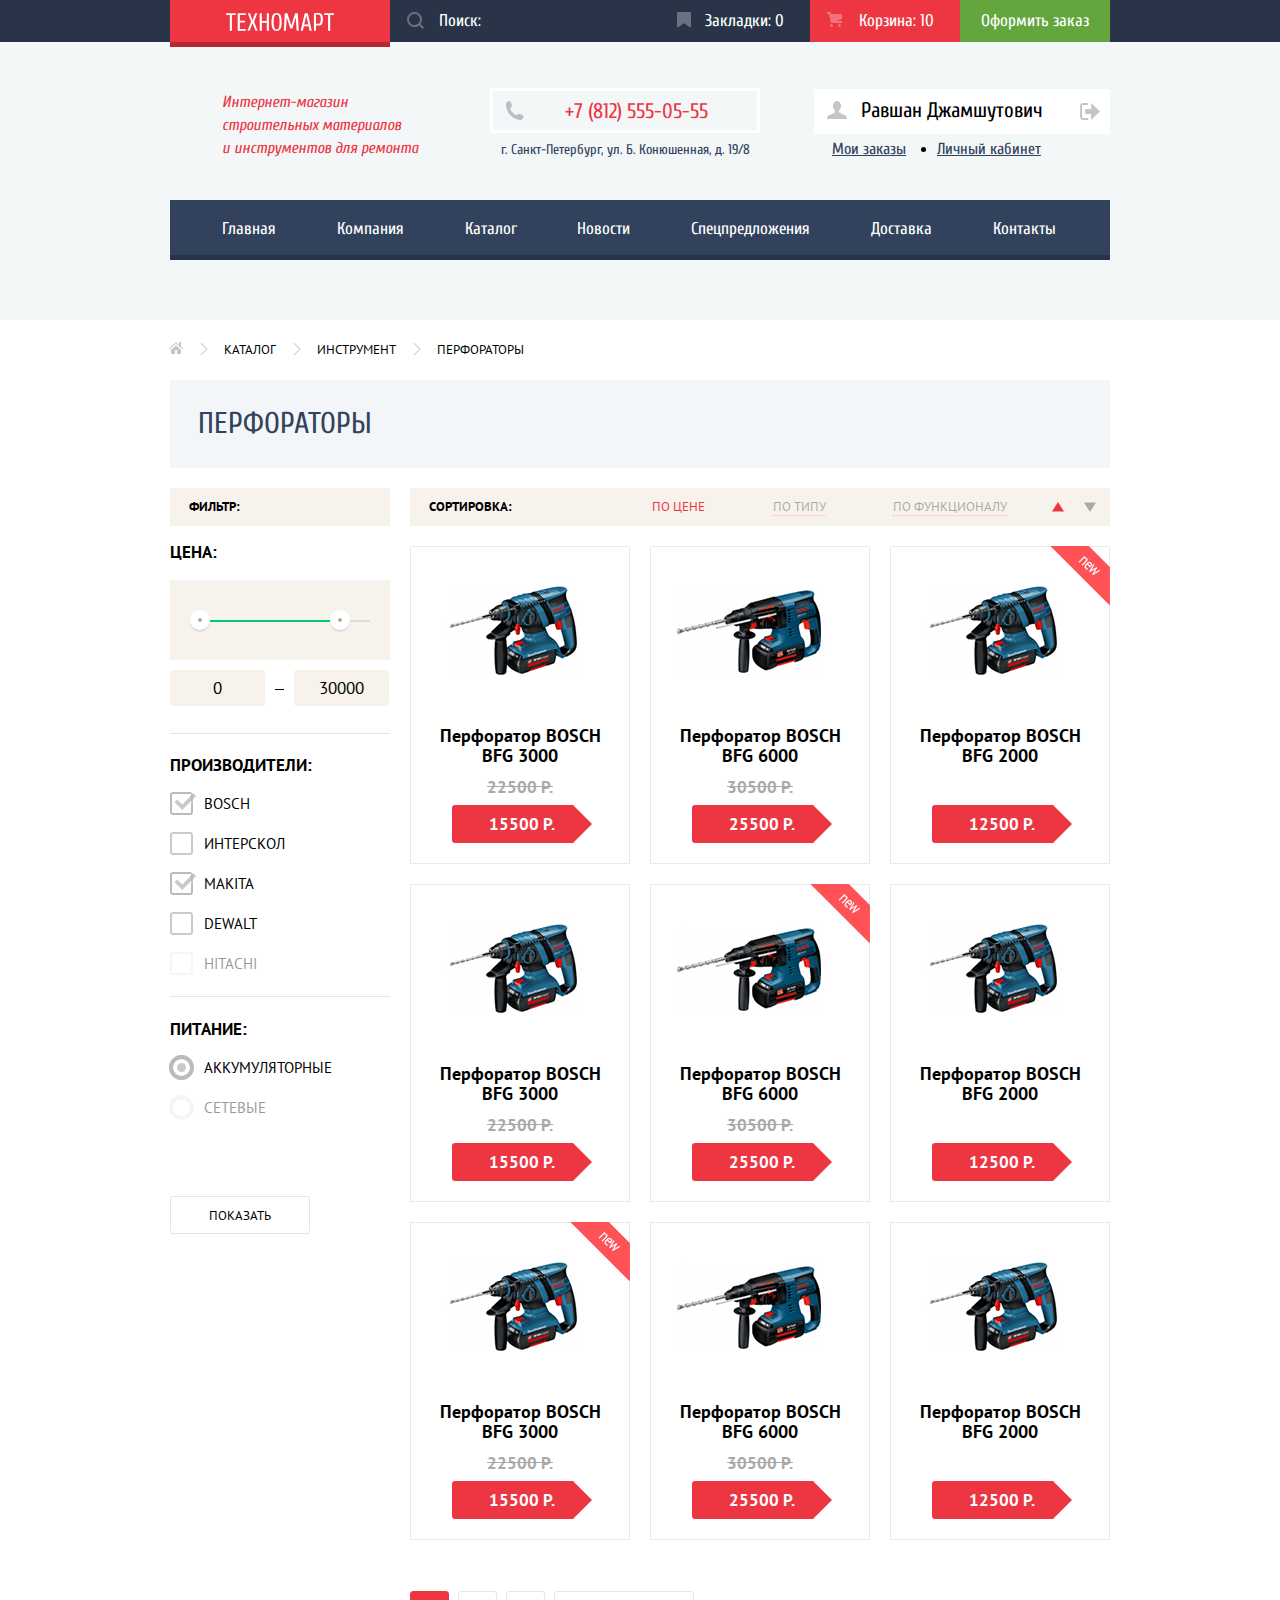
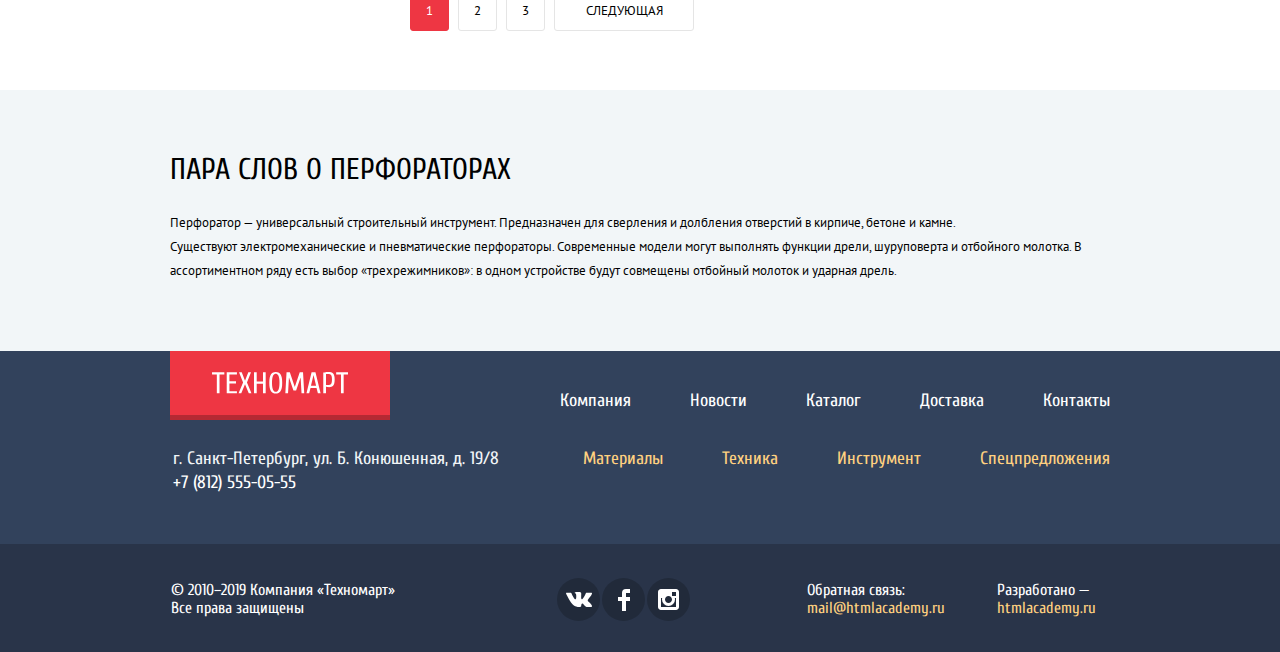
==== commit 0915c570: "Исправляю замечания." ====
--- a/catalog.html
+++ b/catalog.html
@@ -3,7 +3,8 @@
   <head>
     <meta charset="utf-8">
     <title>HTML Academy: Техномарт</title>
-    <link href="https://fonts.googleapis.com/css?family=Cuprum:400,400i,700|PT+Sans:400,700&display=swap&subset=cyrillic" rel="stylesheet">    <link href="css/normalize.css" rel="stylesheet">
+    <link href="https://fonts.googleapis.com/css?family=Cuprum:400,400i,700|PT+Sans:400,700&display=swap&subset=cyrillic" rel="stylesheet">
+    <link href="css/normalize.css" rel="stylesheet">
     <link href="css/style.css" rel="stylesheet">
   </head>
   <body>
@@ -28,9 +29,9 @@
             <input type="search" id="search" placeholder="Поиск:">
             <svg class="icon-search" xmlns="http://www.w3.org/2000/svg" width="17" height="17" viewBox="0 0 17 17"><path d="M17 15.586l-3.542-3.542A7.465 7.465 0 0 0 15 7.5 7.5 7.5 0 1 0 7.5 15c1.71 0 3.282-.579 4.544-1.542L15.586 17 17 15.586zM2 7.5C2 4.467 4.467 2 7.5 2 10.532 2 13 4.467 13 7.5c0 3.032-2.468 5.5-5.5 5.5A5.506 5.506 0 0 1 2 7.5z"/></svg>
           </form>
-          <p class="bookmarks"><a href="#">Закладки: 0</a></p>
-          <p class="basket basket-inner"><a href="#">Корзина: 10</a></p>
-          <p class="checkout"><a href="#">Оформить заказ</a></p>
+          <a class="header-link bookmarks" href="#">Закладки: 0</a>
+          <a class="header-link basket-inner basket" href="#">Корзина: 10</a>
+          <a class="header-link checkout" href="#">Оформить заказ</a>
         </div>
       </div>
 
@@ -81,14 +82,12 @@
       <div class="main-wrapper container">
         <div class="main-top">
           <h1 class="page-title">Перфораторы</h1>
-          <section>
-            <ul class="breadcrumbs">
-              <li><a href="index.html"><img src="img/icon-home.svg" alt="Главная страница"></a></li>
-              <li><a href="#">Каталог</a></li>
-              <li><a href="#">Инструмент</a></li>
-              <li class="breadcrumbs-current"><a>Перфораторы</a></li>
-            </ul>
-          </section>
+          <ul class="breadcrumbs">
+            <li><a href="index.html"><img src="img/icon-home.svg" alt="Главная страница"></a></li>
+            <li><a href="#">Каталог</a></li>
+            <li><a href="#">Инструмент</a></li>
+            <li class="breadcrumbs-current"><a>Перфораторы</a></li>
+          </ul>
         </div>
 
         <div class="catalog-wrapper">
@@ -157,12 +156,12 @@
             <section class="sorting">
               <h2>Сортировка:</h2>
               <ul class="option-list">
-                <li class="option-item sorting-item-active"><a href="#">По цене</a></li>
+                <li class="option-item"><a class="sorting-item-active" href="#">По цене</a></li>
                 <li class="option-item"><a href="#">По типу</a></li>
                 <li class="option-item"><a href="#">По функционалу</a></li>
               </ul>
               <ul class="value-list">
-                <li class="value-item sorting-item-active"><a class="size-up" href="#"><span class="visually-hidden">По возрастанию</span></a></li>
+                <li class="value-item"><a class="size-up sorting-item-active" href="#"><span class="visually-hidden">По возрастанию</span></a></li>
                 <li class="value-item"><a class="size-down" href="#"><span class="visually-hidden">По возрастанию</span></a></li>
               </ul>
             </section>
@@ -283,14 +282,12 @@
               </ul>
             </section>
 
-            <div class="pagination">
-              <ul class="pagination-list">
-                <li class="pagination-item pagination-item-active"><a class="button">1</a></li>
-                <li class="pagination-item"><a class="button" href="#">2</a></li>
-                <li class="pagination-item"><a class="button" href="#">3</a></li>
-                <li class="pagination-item"><a class="button" href="#">Следующая</a></li>
-              </ul>
-            </div>
+            <ul class="pagination-list">
+              <li class="pagination-item pagination-item-active"><a class="button">1</a></li>
+              <li class="pagination-item"><a class="button" href="#">2</a></li>
+              <li class="pagination-item"><a class="button" href="#">3</a></li>
+              <li class="pagination-item"><a class="button" href="#">Следующая</a></li>
+            </ul>
         </div>
 
         </div>
--- a/css/style.css
+++ b/css/style.css
@@ -1,6 +1,6 @@
 body
 {
-    font-family: 'Cuprum', sans-serif;
+    font-family: 'Cuprum', Arial, sans-serif;
 
     margin: 0;
     padding: 0;
@@ -10,7 +10,7 @@
 
 .inner-page
 {
-    font-family: 'PT Sans', sans-serif;
+    font-family: 'PT Sans', Arial, sans-serif;
     font-size: 13px;
     line-height: 18px;
 
@@ -88,7 +88,7 @@
 
 .page-title
 {
-    font-family: 'Cuprum', sans-serif;
+    font-family: 'Cuprum', Arial, sans-serif;
     font-size: 30px;
     font-weight: 400;
     line-height: 30px;
@@ -139,6 +139,7 @@
     display: block;
 
     width: 220px;
+    height: 22px;
     padding: 21px 0;
 
     background-color: #ee3643;
@@ -226,9 +227,7 @@
     margin: 0;
 }
 
-.bookmarks a,
-.basket a,
-.checkout a
+.header-link
 {
     position: relative;
 
@@ -239,14 +238,14 @@
     padding-bottom: 12px;
 }
 
-.bookmarks a,
-.basket a
+.bookmarks,
+.basket
 {
     width: 132px;
     padding-left: 18px;
 }
 
-.basket-inner a
+.basket-inner
 {
     width: 127px;
     padding-left: 23px;
@@ -254,8 +253,8 @@
     background-color: #ee3643;
 }
 
-.bookmarks a::before,
-.basket a::before
+.bookmarks::before,
+.basket::before
 {
     position: absolute;
     top: 12px;
@@ -270,49 +269,49 @@
     background-repeat: no-repeat;
     background-position: 0 0;
 }
-.bookmarks a::before
+.bookmarks::before
 {
     background-image: url('../img/icon-bookmark.svg');
 }
 
-.basket a::before
+.basket::before
 {
     background-image: url('../img/icon-cart.svg');
 }
 
-.bookmarks a:hover,
-.bookmarks a:focus,
-.basket a:hover,
-.basket a:focus
+.bookmarks:hover,
+.bookmarks:focus,
+.basket:hover,
+.basket:focus
 {
     background-color: #212a3a;
 }
 
-.bookmarks a:active,
-.basket a:active
+.bookmarks:active,
+.basket:active
 {
     opacity: .5;
 }
 
-.bookmarks a:hover::before,
-.bookmarks a:focus::before,
-.basket a:hover::before,
-.basket a:focus::before
+.bookmarks:hover::before,
+.bookmarks:focus::before,
+.basket:hover::before,
+.basket:focus::before
 {
     opacity: 1;
 }
-.checkout a
+.checkout
 {
     background-color: #63a63e;
 }
 
-.checkout a:hover,
-.checkout a:focus
+.checkout:hover,
+.checkout:focus
 {
     background-color: #5fbb2d;
 }
 
-.checkout a:active
+.checkout:active
 {
     opacity: 50%;
 }
@@ -357,8 +356,8 @@
     display: block;
 
     width: 242px;
-    padding-top: 9px;
-    padding-bottom: 9px;
+    padding-top: 10px;
+    padding-bottom: 8px;
     padding-left: 22px;
 
     color: #ee3643;
@@ -385,7 +384,7 @@
     font-size: 14px;
 
     margin: 0;
-    margin-top: 7px;
+    margin-top: 8px;
 
     text-align: center;
 
@@ -488,8 +487,9 @@
 
 .user-name
 {
-    width: 257px;
-    padding-left: 12px;
+    max-width: 186px;
+    padding-left: 47px;
+    padding-right: 36px;
 }
 
 .user-name svg
@@ -547,7 +547,7 @@
 
 .user-list li
 {
-    margin: 0 19px;
+    margin: 0 18px;
 }
 
 .user-list li:first-child
@@ -891,6 +891,7 @@
     margin-right: 10px;
 
     cursor: pointer;
+    vertical-align: middle;
 
     border: 2px solid #fff;
     border-radius: 50%;
@@ -954,7 +955,7 @@
 
 .product-list
 {
-    font-family: 'PT Sans', sans-serif;
+    font-family: 'PT Sans', Arial, sans-serif;
     font-size: 17px;
     font-weight: 700;
     line-height: 18px;
@@ -1092,7 +1093,7 @@
 
 .product-buy a
 {
-    font-family: 'Cuprum', sans-serif;
+    font-family: 'Cuprum', Arial, sans-serif;
     font-size: 14px;
     line-height: 18px;
 
@@ -1153,7 +1154,7 @@
 
 .product-buy button
 {
-    font-family: 'Cuprum', sans-serif;
+    font-family: 'Cuprum', Arial, sans-serif;
     font-size: 14px;
     line-height: 18px;
 
@@ -1296,7 +1297,7 @@
 .service p,
 .about-us p
 {
-    font-family: 'PT Sans', sans-serif;
+    font-family: 'PT Sans', Arial, sans-serif;
     font-size: 13px;
     line-height: 24px;
 
@@ -1481,22 +1482,29 @@
 {
     display: flex;
 
+    max-width: 550px;
     margin: 0;
     padding: 0;
     padding-top: 38px;
 
     list-style: none;
-}
+
+    flex-wrap: wrap;
+    justify-content: flex-end;
+}
+
 
 .footer-offer
 {
     display: flex;
 
+    max-width: 527px;
     margin: 0;
     padding: 0;
 
     list-style: none;
 
+    flex-wrap: wrap;
     justify-content: flex-end;
 }
 
@@ -1525,7 +1533,7 @@
 .footer-offer a:focus,
 .footer-mail a:hover,
 .footer-mail a:focus,
-.footer-copyright a:hover
+.footer-copyright a:hover,
 .footer-copyright a:focus
 {
     text-decoration: underline;
@@ -1640,7 +1648,7 @@
 {
     position: absolute;
     top: 9px;
-    right: 12px;
+    right: 11px;
 
     width: 21px;
     height: 21px;
@@ -1699,6 +1707,8 @@
 
 .modal-map p
 {
+    line-height: 0;
+
     margin: 0;
 }
 
@@ -1719,7 +1729,10 @@
     display: flex;
 
     width: 460px;
-    margin: 37px 80px;
+    margin-top: 47px;
+    margin-right: 81px;
+    margin-bottom: 12px;
+    margin-left: 81px;
 
     flex-wrap: wrap;
     justify-content: space-between;
@@ -1735,29 +1748,32 @@
 {
     display: block;
 
-    margin-bottom: 10px;
+    margin-bottom: 9px;
 }
 
 .form-feedback input[type='text'],
 .form-feedback input[type='email'],
 .form-feedback textarea
 {
-    font-family: 'PT Sans', sans-serif;
+    font-family: 'PT Sans', Arial, sans-serif;
     font-size: 13px;
     line-height: 18px;
 
-    width: 190px;
-    margin-bottom: 20px;
-    padding: 8px 15px;
+    width: 189px;
+    margin-bottom: 21px;
+    padding: 8px 13px;
 
     color: #000;
     border: 2px solid #dee3e4;
     border-radius: 3px;
 }
 
+
+
 .feedback-item-text textarea
 {
     width: 430px;
+    padding-bottom: 12px;
 }
 
 .button-wrapper
@@ -1771,6 +1787,8 @@
 
 .form-feedback button[type='submit']
 {
+    font-family: 'Cuprum', Arial, sans-serif;
+
     width: 460px;
 
     cursor: pointer;
@@ -1785,16 +1803,17 @@
     font-weight: 400;
     line-height: 30px;
 
-    margin: 65px 0 67px 179px;
+    margin: 65px 0 68px 181px;
 }
 
 .modal-buy a
 {
     display: block;
 
-    width: 200px;
+    width: 220px;
     margin-right: 20px;
-    padding: 10px;
+    padding-top: 11px;
+    padding-bottom: 9px;
 
     text-transform: uppercase;
 
@@ -2152,6 +2171,17 @@
     background-color: #fff;
 }
 
+.filter-button:hover,
+.filter-button:focus
+{
+      border-color: #bdc6ca;
+}
+
+.filter-button:active
+{
+    border: 1px solid #ee3643;
+}
+
 .product-wapper
 {
     width: 700px;
@@ -2192,10 +2222,11 @@
 .option-list a:focus
 {
     opacity: 1;
+    color: #000;
     border-bottom: 1px solid #ee3643;
 }
 
-.option-list .sorting-item-active a
+.option-list .sorting-item-active
 {
     opacity: 1;
     color: #ee3643;
@@ -2237,6 +2268,12 @@
     right: 0;
 
     transform: scaleY(1.6) rotate(180deg);
+}
+
+a.sorting-item-active::before
+{
+    opacity: 1;
+    border-bottom-color: #ee3643;
 }
 
 .size-up:hover::before,
@@ -2245,24 +2282,16 @@
 .size-down:focus::before
 {
     opacity: 1;
-}
-
-.sorting-item-active .size-up::before
-{
-    opacity: 1;
-    border-bottom-color: #ee3643;
-}
-
-.pagination
-{
+    border-bottom: 6px solid #000;
+
+}
+
+.pagination-list
+{
+    display: flex;
+
+    margin: 0;
     margin-top: 31px;
-}
-
-.pagination-list
-{
-    display: flex;
-
-    margin: 0;
     padding: 0;
 }
 
@@ -2323,7 +2352,7 @@
 
 .perforator-description h2
 {
-    font-family: 'Cuprum', sans-serif;
+    font-family: 'Cuprum', Arial, sans-serif;
     font-size: 30px;
     font-weight: 400;
     line-height: 30px;
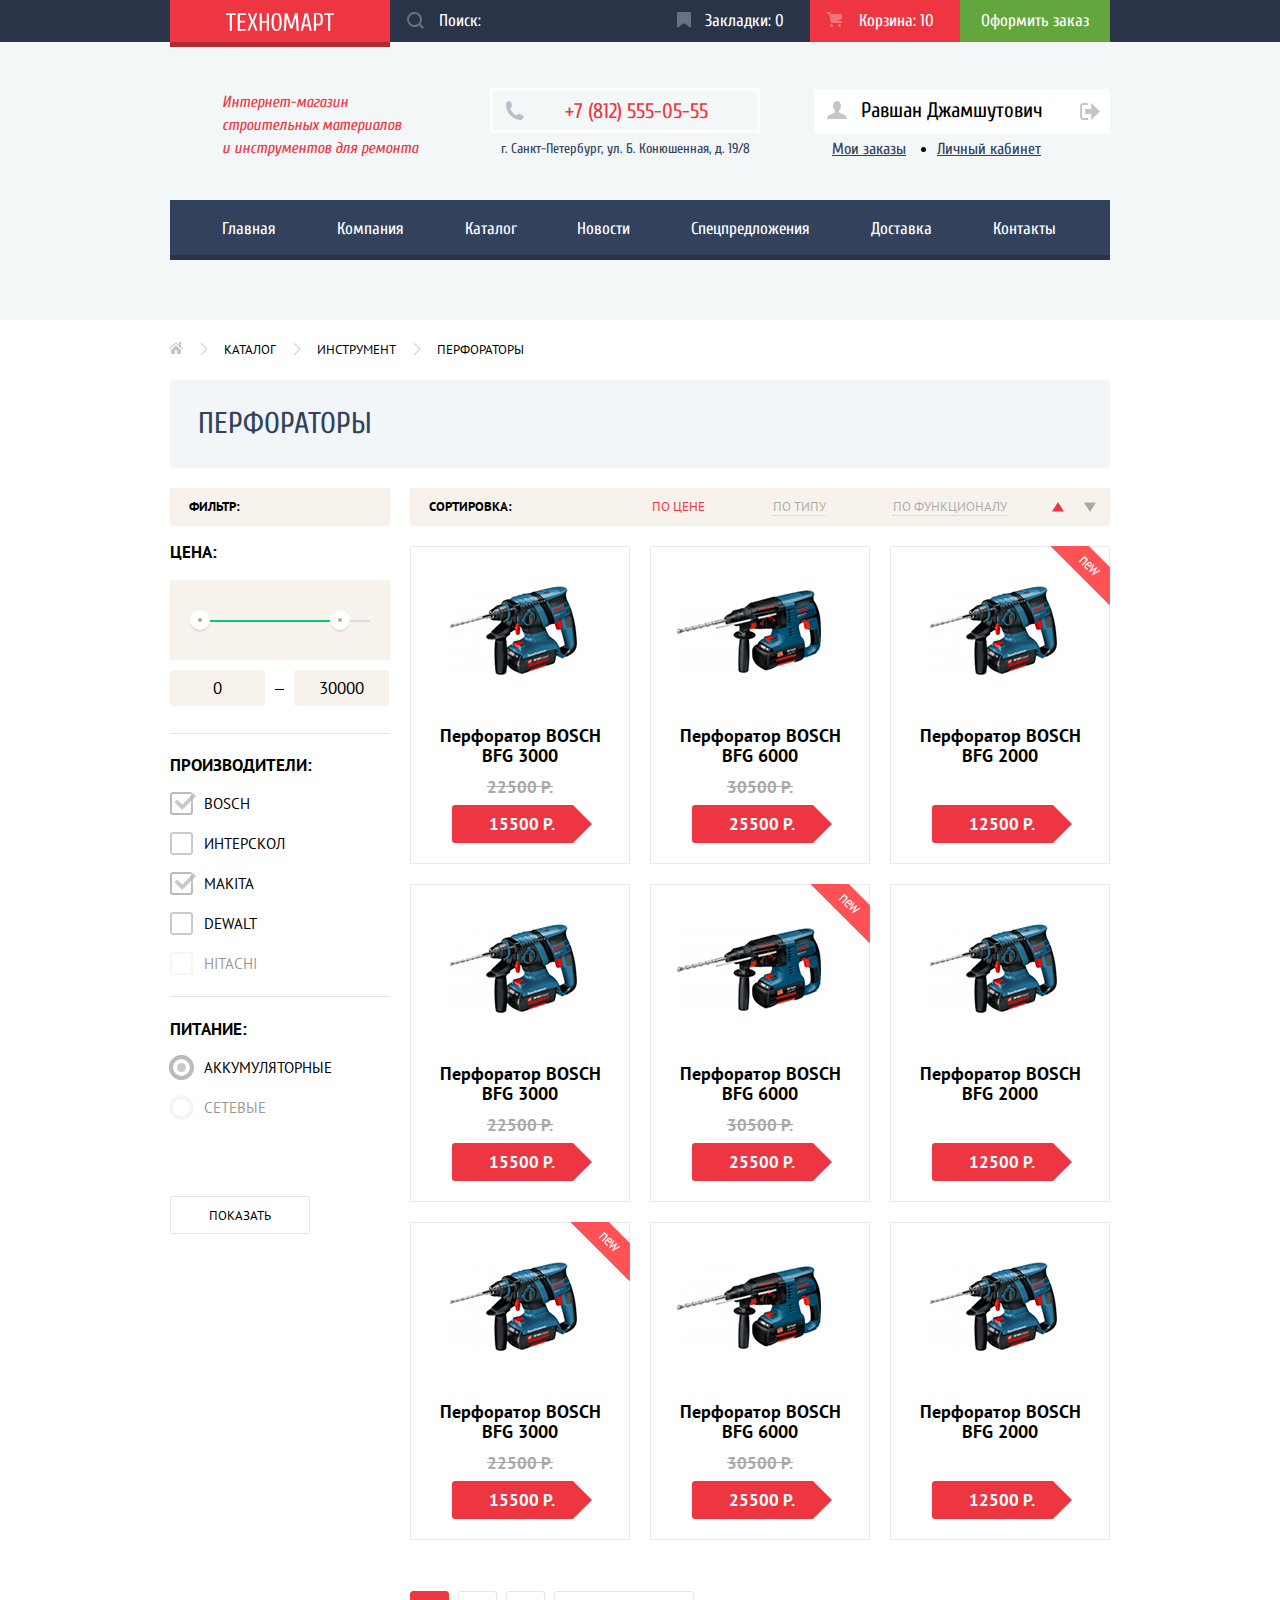
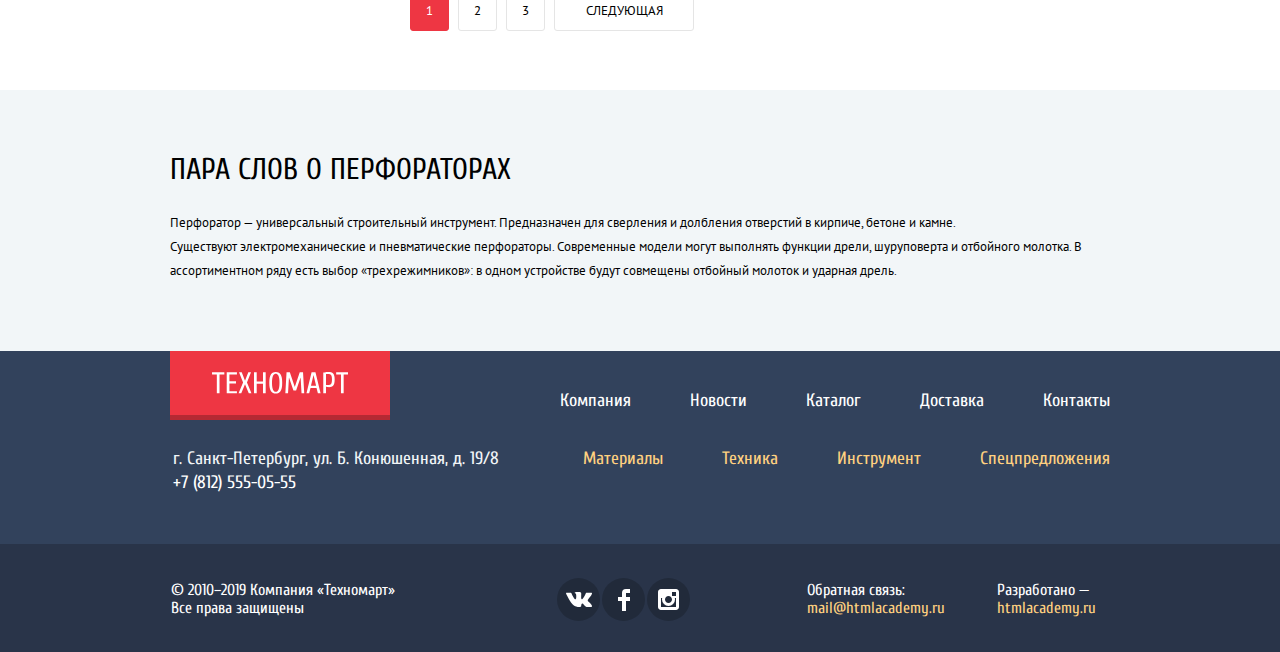
==== commit 63ec1680: "Исправляю замечания, делаю карточку товаров флексом и оборачиваю цены дополнительным div" ====
--- a/catalog.html
+++ b/catalog.html
@@ -177,8 +177,10 @@
                     <img src="img/bosch_3000.png" width="218" height="170" alt="Перфоратор BOSCH BFG 3000">
                   </div>
                   <a href="#">Перфоратор BOSCH BFG 3000</a>
-                  <p class="old-price">22500 p.</p>
-                  <p class="price">15500 p.</p>
+                  <div class="product-price">
+                    <p class="old-price">22500 p.</p>
+                    <p class="price">15500 p.</p>
+                  </div>
                 </li>
                 <li class="product-item">
                   <div class="product-buy">
@@ -189,8 +191,10 @@
                     <img src="img/bosch_6000.png" width="218" height="170" alt="Перфоратор BOSCH BFG 6000">
                   </div>
                   <a href="#">Перфоратор BOSCH BFG 6000</a>
-                  <p class="old-price">30500 p.</p>
-                  <p class="price">25500 p.</p>
+                  <div class="product-price">
+                    <p class="old-price">30500 p.</p>
+                    <p class="price">25500 p.</p>
+                  </div>
                 </li>
                 <li class="product-item item-new">
                   <div class="flag">новинка</div>
@@ -202,8 +206,10 @@
                     <img src="img/bosch_2000.png" width="218" height="170" alt="Перфоратор BOSCH BFG 2000">
                   </div>
                   <a href="#">Перфоратор BOSCH BFG 2000</a>
-                  <p class="old-price old-price-non">22500 p.</p>
-                  <p class="price">12500 p.</p>
+                  <div class="product-price">
+                    <p class="old-price old-price-non"> p.</p>
+                    <p class="price">12500 p.</p>
+                  </div>
                 </li>
                 <li class="product-item">
                   <div class="product-buy">
@@ -214,8 +220,10 @@
                     <img src="img/bosch_3000.png" width="218" height="170" alt="Перфоратор BOSCH BFG 3000">
                   </div>
                   <a href="#">Перфоратор BOSCH BFG 3000</a>
-                  <p class="old-price">22500 p.</p>
-                  <p class="price">15500 p.</p>
+                  <div class="product-price">
+                    <p class="old-price">22500 p.</p>
+                    <p class="price">15500 p.</p>
+                  </div>
                 </li>
                 <li class="product-item item-new">
                   <div class="flag">новинка</div>
@@ -227,8 +235,10 @@
                     <img src="img/bosch_6000.png" width="218" height="170" alt="Перфоратор BOSCH BFG 6000">
                   </div>
                   <a href="#">Перфоратор BOSCH BFG 6000</a>
-                  <p class="old-price">30500 p.</p>
-                  <p class="price">25500 p.</p>
+                  <div class="product-price">
+                    <p class="old-price">30500 p.</p>
+                    <p class="price">25500 p.</p>
+                  </div>
                 </li>
                 <li class="product-item">
                   <div class="product-buy">
@@ -239,8 +249,10 @@
                     <img src="img/bosch_2000.png" width="218" height="170" alt="Перфоратор BOSCH BFG 2000">
                   </div>
                   <a href="#">Перфоратор BOSCH BFG 2000</a>
-                  <p class="old-price old-price-non">22500 p.</p>
-                  <p class="price">12500 p.</p>
+                  <div class="product-price">
+                    <p class="old-price old-price-non"> p.</p>
+                    <p class="price">12500 p.</p>
+                  </div>
                 </li>
                 <li class="product-item item-new">
                   <div class="flag">новинка</div>
@@ -252,8 +264,10 @@
                     <img src="img/bosch_3000.png" width="218" height="170" alt="Перфоратор BOSCH BFG 3000">
                   </div>
                   <a href="#">Перфоратор BOSCH BFG 3000</a>
-                  <p class="old-price">22500 p.</p>
-                  <p class="price">15500 p.</p>
+                  <div class="product-price">
+                    <p class="old-price">22500 p.</p>
+                    <p class="price">15500 p.</p>
+                  </div>
                 </li>
                 <li class="product-item">
                   <div class="product-buy">
@@ -264,8 +278,10 @@
                     <img src="img/bosch_6000.png" width="218" height="170" alt="Перфоратор BOSCH BFG 6000">
                   </div>
                   <a href="#">Перфоратор BOSCH BFG 6000</a>
-                  <p class="old-price">30500 p.</p>
-                  <p class="price">25500 p.</p>
+                  <div class="product-price">
+                    <p class="old-price">30500 p.</p>
+                    <p class="price">25500 p.</p>
+                  </div>
                 </li>
                 <li class="product-item">
                   <div class="product-buy">
@@ -276,8 +292,10 @@
                     <img src="img/bosch_2000.png" width="218" height="170" alt="Перфоратор BOSCH BFG 2000">
                   </div>
                   <a href="#">Перфоратор BOSCH BFG 2000</a>
-                  <p class="old-price old-price-non">22500 p.</p>
-                  <p class="price">12500 p.</p>
+                  <div class="product-price">
+                    <p class="old-price old-price-non"> p.</p>
+                    <p class="price">12500 p.</p>
+                  </div>
                 </li>
               </ul>
             </section>
--- a/css/style.css
+++ b/css/style.css
@@ -848,6 +848,7 @@
     font-size: 18px;
 
     margin: 0;
+    margin-top: 2px;
     margin-bottom: 124px;
 }
 
@@ -977,12 +978,18 @@
 {
     position: relative;
 
-    display: block;
+    display: flex;
+    flex-direction: column;
 
     width: 218px;
     margin-bottom: 20px;
 
     cursor: pointer;
+}
+
+.product-price
+{
+    margin-top: auto;
 }
 
 .offer-item .flag,
@@ -2381,7 +2388,7 @@
 
 .main-wrapper
 {
-    margin-bottom: 65px;
+    margin-bottom: 66px;
 }
 
 .inner-page .main-wrapper
@@ -2509,6 +2516,13 @@
     padding-left: 3px;
 }
 
+.footer-contact p
+{
+    display: flex;
+
+    max-width: 326px;
+}
+
 .footer-bottom-wrapper
 {
     display: flex;
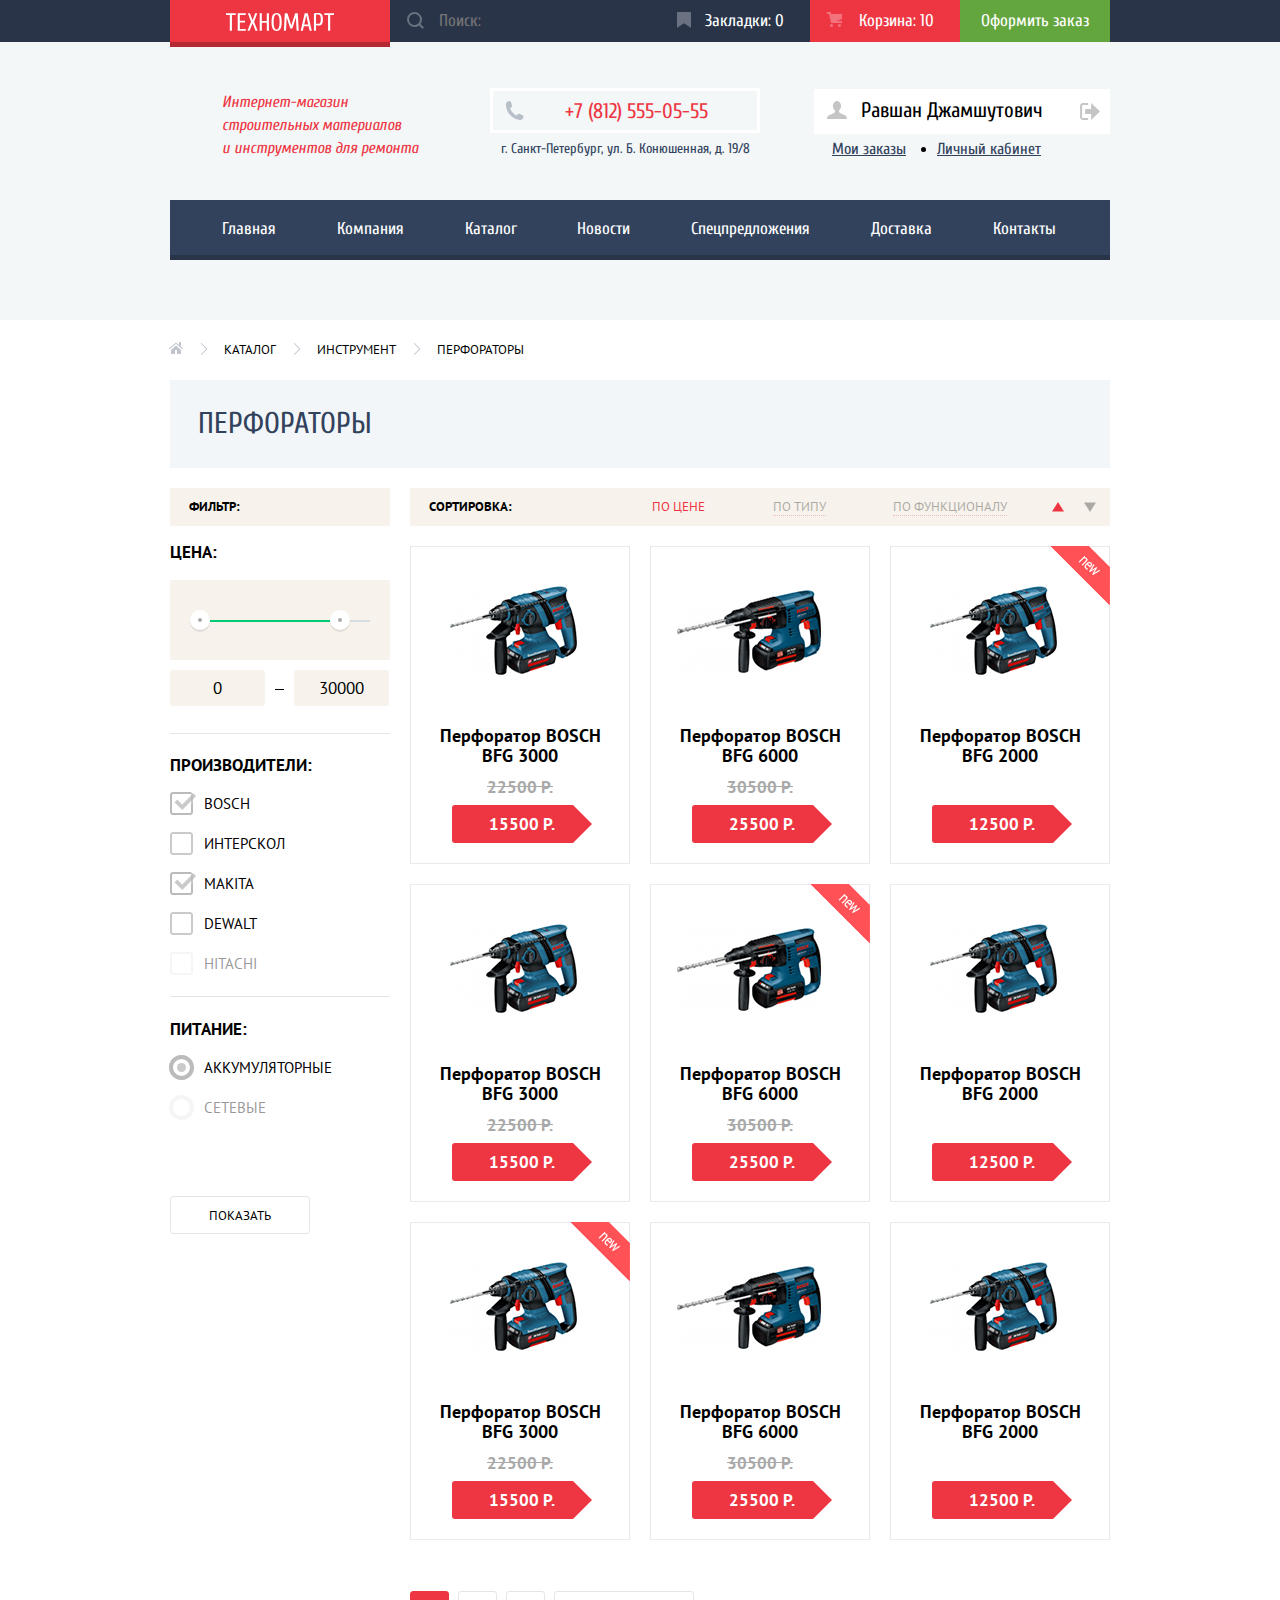
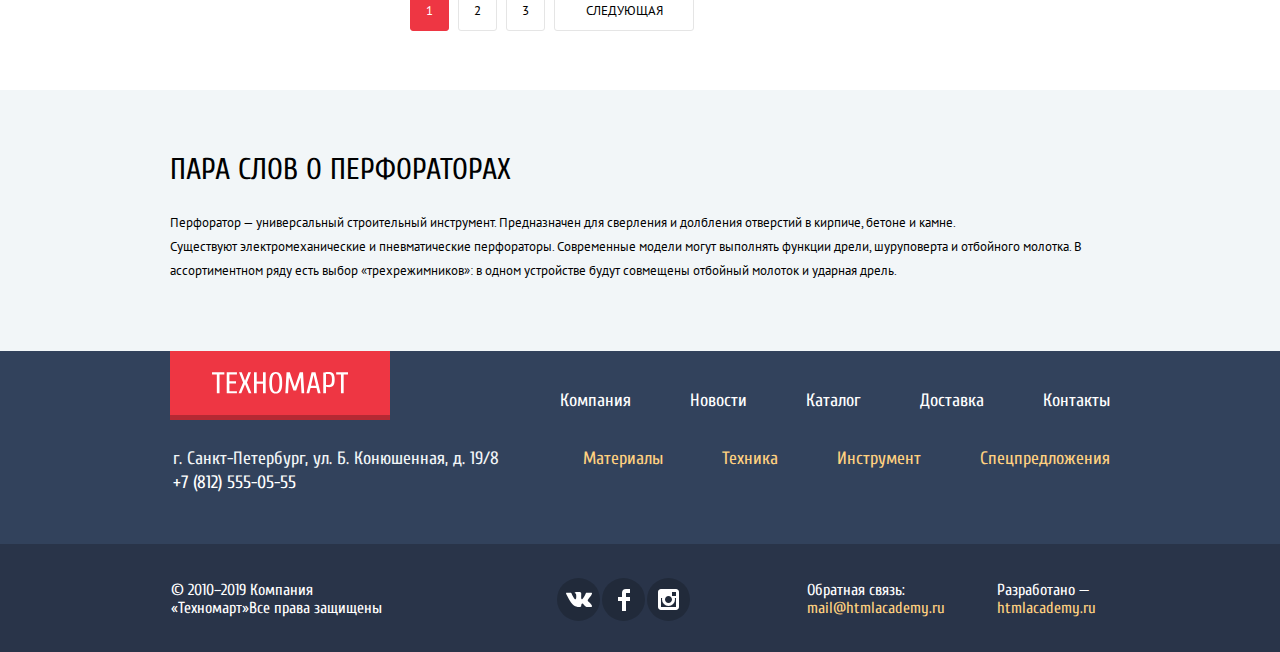
==== commit 18b5cdbd: "Оживляю интерактивные элементы" ====
--- a/catalog.html
+++ b/catalog.html
@@ -364,7 +364,7 @@
 
       <div class="footer-bottom">
         <div class="footer-bottom-wrapper container">
-          <p class="footer-text">&copy; 2010&#8211;2019 Компания &laquoТехномарт&raquo Все права защищены</p>
+          <p class="footer-text">&copy; 2010&#8211;2019 Компания &laquo;Техномарт&raquo;Все права защищены</p>
           <ul class="footer-social">
             <li><a class="social-vk" href="#"><span class="visually-hidden">Вконтакте</span></a></li>
             <li><a class="social-fb" href="#"><span class="visually-hidden">Фейсбук</span></a></li>
@@ -385,12 +385,14 @@
     <section class="modal modal-buy">
       <h3>Товар добавлен в корзину!</h3>
       <ul class="button-wrapper">
-        <li><a class="link-red" href="#">Оформить заказ</a></li>
+        <li><a class="link-red link-checkout" href="#">Оформить заказ</a></li>
         <li class="continue-buy"><a href="#">Продолжить покупки</a></li>
       </ul>
       <button class="modal-close" type="button">
         <span class="visually-hidden">Закрыть</span>
       </button>
     </section>
+
+    <script src="js/popup.js"></script>
   </body>
 </html>
--- a/css/style.css
+++ b/css/style.css
@@ -195,6 +195,10 @@
     background: transparent;
 }
 
+.search input::-webkit-input-placeholder,
+.search input::-moz-placeholder,
+.search input:-ms-input-placeholder,
+.search input::-ms-input-placeholder,
 .search input::placeholder
 {
     color: #fff;
@@ -488,8 +492,8 @@
 .user-name
 {
     max-width: 186px;
+    padding-right: 36px;
     padding-left: 47px;
-    padding-right: 36px;
 }
 
 .user-name svg
@@ -785,28 +789,32 @@
 {
     top: 0;
 
-    transform: rotate(45deg);
+    -webkit-transform: rotate(45deg);
+            transform: rotate(45deg);
 }
 
 .slider-arrows-back::after
 {
     top: 18px;
 
-    transform: rotate(-45deg);
+    -webkit-transform: rotate(-45deg);
+            transform: rotate(-45deg);
 }
 
 .slider-arrows-next::before
 {
     top: 0;
 
-    transform: rotate(-45deg);
+    -webkit-transform: rotate(-45deg);
+            transform: rotate(-45deg);
 }
 
 .slider-arrows-next::after
 {
     top: 18px;
 
-    transform: rotate(45deg);
+    -webkit-transform: rotate(45deg);
+            transform: rotate(45deg);
 }
 
 
@@ -1007,7 +1015,7 @@
 
     text-indent: -1000px;
 
-    background-image: url('../img/new-\ flag.png');
+    background-image: url('../img/new-flag.png');
     background-repeat: no-repeat;
     background-position: 0 0;
 }
@@ -1378,10 +1386,16 @@
     width: 195px;
 }
 
+.delivery,
 .credit,
 .guarant
 {
     display: none;
+}
+
+.service-slider-active
+{
+    display: block;
 }
 
 .about-us h2
@@ -1651,9 +1665,55 @@
     background-color: #fff;
 }
 
+.modal-show
+{
+    display: block;
+
+    -webkit-animation: linear come_up .6s;
+            animation: linear come_up .6s;
+}
+
+@keyframes come_up
+{
+    0%
+    {
+        -webkit-transform: translateY(100px);
+                transform: translateY(100px);
+    }
+    100%
+    {
+        -webkit-transform: translateY(0);
+                transform: translateY(0);
+    }
+}
+
+.modal-show-close
+{
+    display: block;
+
+    -webkit-animation: linear come_down 1s forwards;
+            animation: linear come_down 1s forwards;
+}
+
+@keyframes come_down
+{
+    0%
+    {
+        -webkit-transform: translateY(0px);
+                transform: translateY(0px);
+    }
+
+    100%
+    {
+        -webkit-transform: translateY(1000px);
+                transform: translateY(1000px);
+    }
+}
+
 .modal-close
 {
     position: absolute;
+    z-index: 5;
     top: 9px;
     right: 11px;
 
@@ -1681,12 +1741,14 @@
 
 .modal-close::before
 {
-    transform: rotate(45deg);
+    -webkit-transform: rotate(45deg);
+            transform: rotate(45deg);
 }
 
 .modal-close::after
 {
-    transform: rotate(-45deg);
+    -webkit-transform: rotate(-45deg);
+            transform: rotate(-45deg);
 }
 
 .modal-feedback,
@@ -1716,7 +1778,19 @@
 {
     line-height: 0;
 
-    margin: 0;
+    position: absolute;
+    z-index: 3;
+    top: 0;
+    left: 0;
+
+    margin: 0;
+}
+.modal-map iframe
+{
+    position: relative;
+    z-index: 4;
+
+    border: none;
 }
 
 .modal-buy
@@ -1727,6 +1801,51 @@
     background: url('../img/icon-mark.svg') no-repeat 81px 49px;
     background-color: #fff;
 }
+
+.modal-buy-show
+{
+    display: block;
+
+    -webkit-animation: increase_up .6s  ease-out;
+            animation: increase_up .6s  ease-out;
+}
+
+@keyframes increase_up
+{
+    0%
+    {
+        -webkit-transform: scale(0);
+                transform: scale(0);
+    }
+    100%
+    {
+        -webkit-transform: scale(1);
+                transform: scale(1);
+    }
+}
+
+.modal-buy-show-close
+{
+    display: block;
+
+    -webkit-animation: increase_down .4s forwards;
+            animation: increase_down .4s forwards;
+}
+
+@keyframes increase_down
+{
+    0%
+    {
+        -webkit-transform: scale(1);
+                transform: scale(1);
+    }
+    100%
+    {
+        -webkit-transform: scale(0);
+                transform: scale(0);
+    }
+}
+
 
 .form-feedback-wrapper
 {
@@ -1775,12 +1894,33 @@
     border-radius: 3px;
 }
 
-
+.feedback-input-error
+{
+    animation: stretching .8s 3;
+}
+
+@keyframes stretching
+{
+    0%,
+    100%
+    {
+        border-color: #ee3643;
+    }
+    50%
+    {
+        -webkit-transform: translate(-1px, -1px) scale(1.1);
+                transform: translate(-1px, -1px) scale(1.1);
+
+        border-color: #ee3643;
+    }
+}
 
 .feedback-item-text textarea
 {
     width: 430px;
     padding-bottom: 12px;
+
+    resize: none;
 }
 
 .button-wrapper
@@ -2132,6 +2272,8 @@
 .filter-input-checkbox:disabled + label,
 .filter-input-radio:disabled + label
 {
+    cursor: no-drop;
+
     opacity: .4;
 }
 
@@ -2181,7 +2323,7 @@
 .filter-button:hover,
 .filter-button:focus
 {
-      border-color: #bdc6ca;
+    border-color: #bdc6ca;
 }
 
 .filter-button:active
@@ -2274,7 +2416,8 @@
     top: -1px;
     right: 0;
 
-    transform: scaleY(1.6) rotate(180deg);
+    -webkit-transform: scaleY(1.6) rotate(180deg);
+            transform: scaleY(1.6) rotate(180deg);
 }
 
 a.sorting-item-active::before
@@ -2290,7 +2433,6 @@
 {
     opacity: 1;
     border-bottom: 6px solid #000;
-
 }
 
 .pagination-list
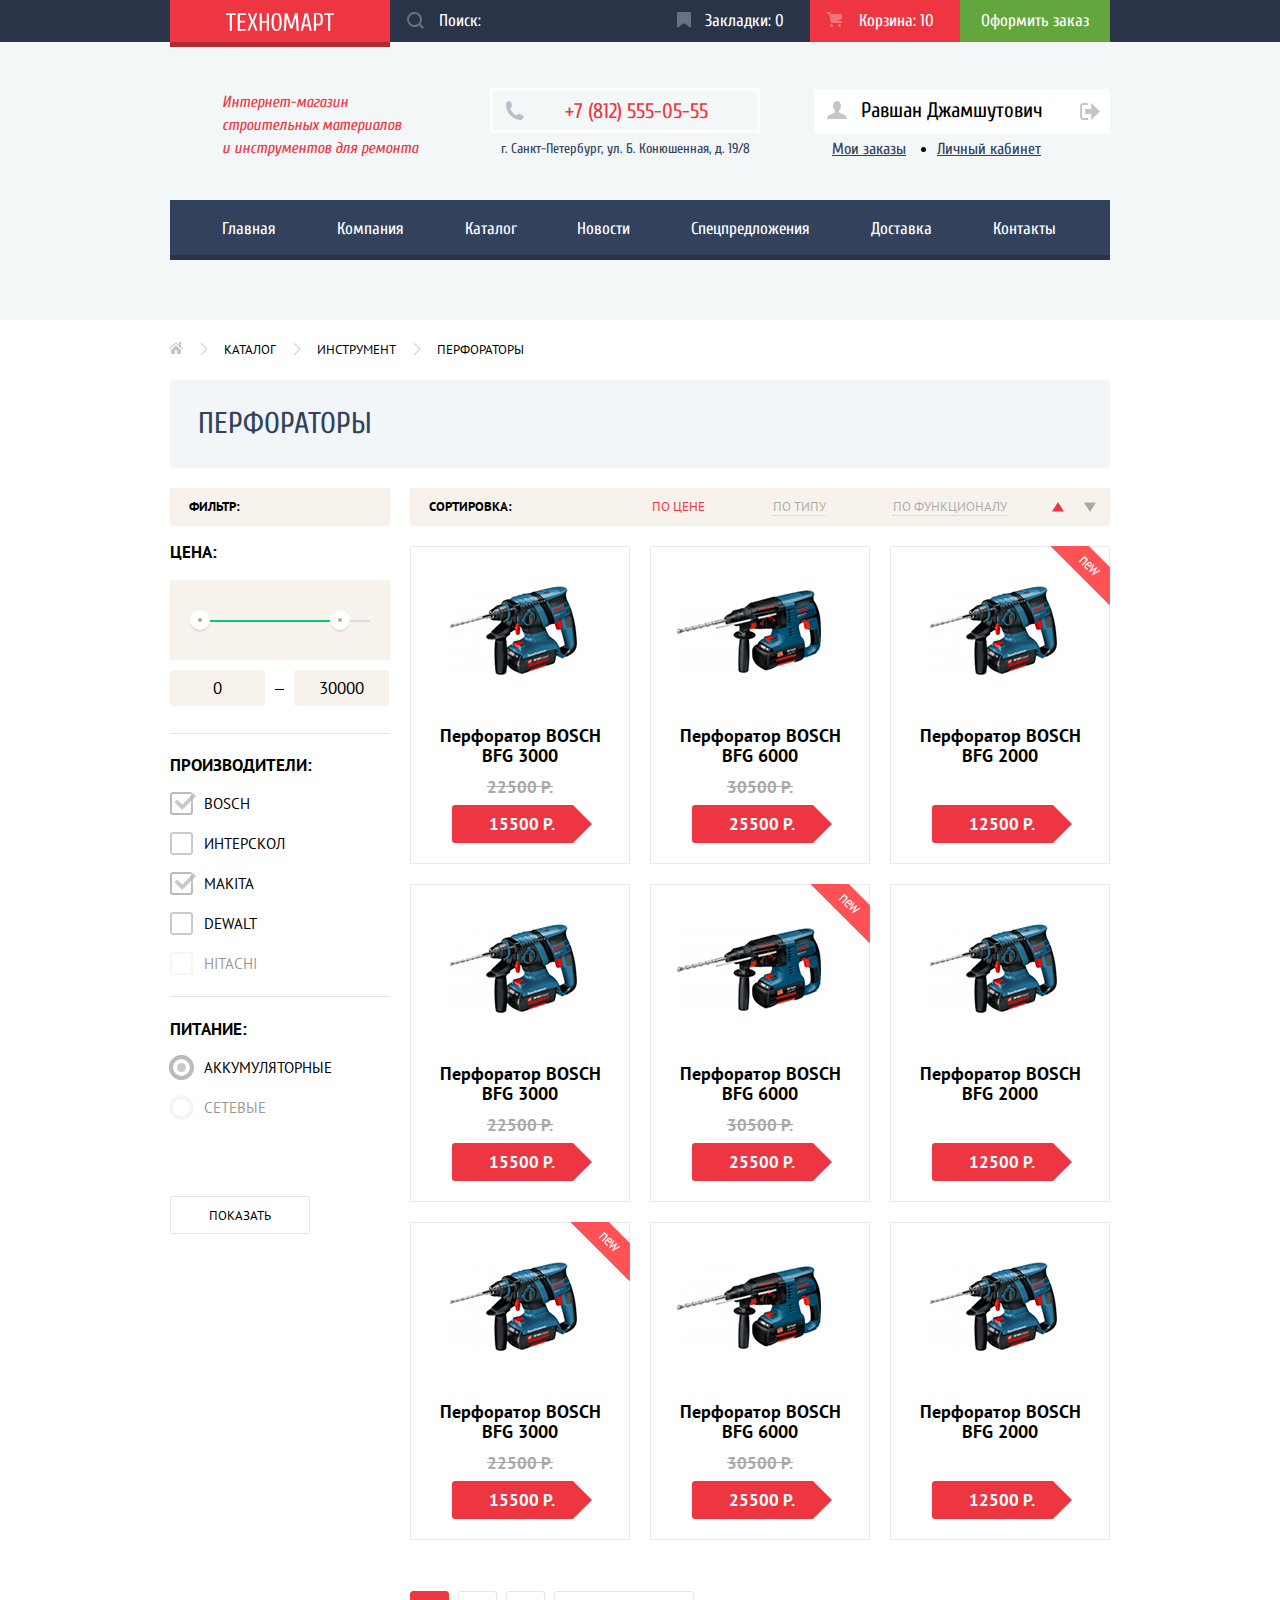
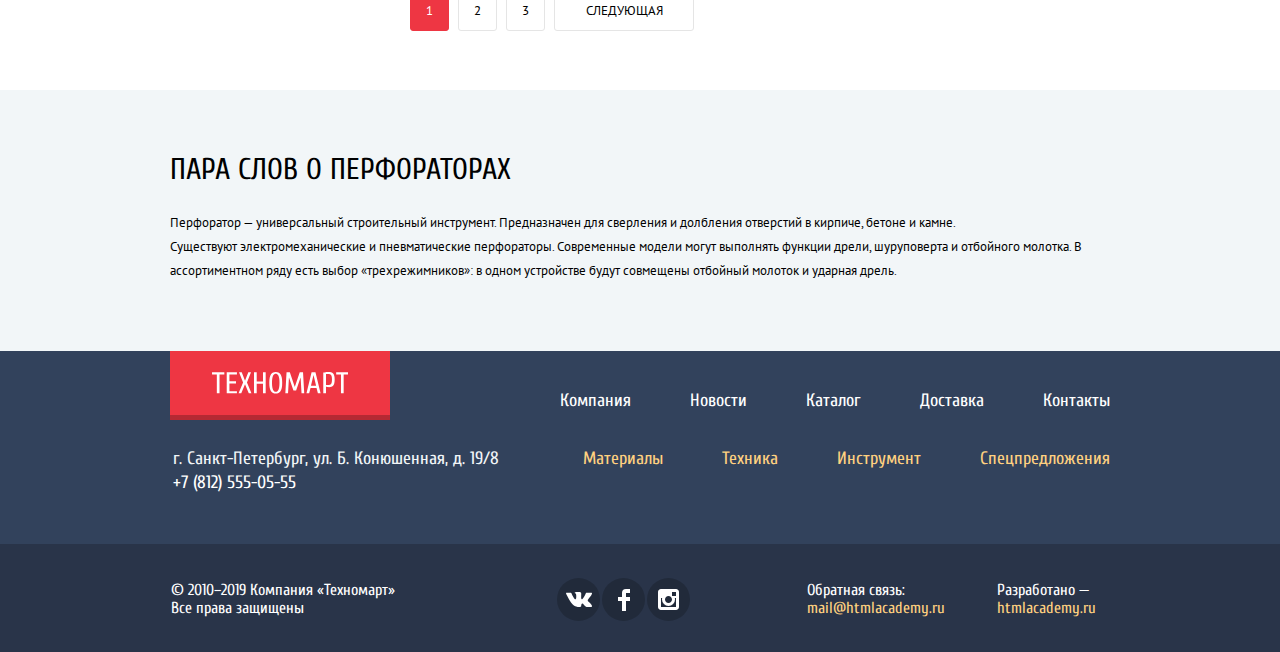
==== commit 4b7ea00a: "подключаю минимизированные файлы." ====
--- a/catalog.html
+++ b/catalog.html
@@ -3,9 +3,10 @@
   <head>
     <meta charset="utf-8">
     <title>HTML Academy: Техномарт</title>
-    <link href="https://fonts.googleapis.com/css?family=Cuprum:400,400i,700|PT+Sans:400,700&display=swap&subset=cyrillic" rel="stylesheet">
-    <link href="css/normalize.css" rel="stylesheet">
-    <link href="css/style.css" rel="stylesheet">
+    <link href="https://fonts.googleapis.com/css?family=Cuprum:400,400i,700&display=swap&subset=cyrillic" rel="stylesheet">
+    <link href="https://fonts.googleapis.com/css?family=PT+Sans:400,700&display=swap&subset=cyrillic" rel="stylesheet">
+    <link href="css/normalize_min.css" rel="stylesheet">
+    <link href="css/style_min.css" rel="stylesheet">
   </head>
   <body>
     <header class="header">
@@ -44,11 +45,11 @@
           </div>
           <div class="user">
             <p class="user-menu">
-              <a href="#" class="user-name">
+              <a href="user_profile.html" class="user-name">
                 <svg xmlns="http://www.w3.org/2000/svg" width="20" height="18" viewBox="0 0 20 18"><path fill="#c5c5c5" d="M17.881 14.166c-2.144-.735-4.256-1.666-5.207-2.39-.657-.501-.77-1.618-.517-2.415 1.118-.903 1.864-2.477 1.864-4.278C14.021 2.276 12.221 0 10 0S5.979 2.276 5.979 5.083c0 1.801.746 3.374 1.863 4.277.253.798.141 1.915-.517 2.416-.95.724-3.063 1.654-5.207 2.39S0 18 0 18h20s.025-3.099-2.119-3.834z"/></svg>
                 Равшан Джамшутович
               </a>
-              <a href="#" class="user-exit">
+              <a href="logout.html" class="user-exit">
                 <svg xmlns="http://www.w3.org/2000/svg" width="21" height="17" viewBox="0 0 21 17"><g fill="#c5c5c5"><path fill="#c5c5c5" d="M21 8.5L12.125 0v6h-6v5h6v6z"/><path fill="#c5c5c5" d="M3.106 13.952V3.048c.018-.376.171-1.057 1.01-1.057h5.027V0H4.116C1.938 0 1.112 1.81 1.087 3.027v10.946C1.112 15.189 1.938 17 4.116 17h5.027v-1.99H4.116c-.839 0-.992-.683-1.01-1.058z"/></g></svg>
                 <span class="visually-hidden">Выход</span>
               </a>
@@ -83,7 +84,7 @@
         <div class="main-top">
           <h1 class="page-title">Перфораторы</h1>
           <ul class="breadcrumbs">
-            <li><a href="index.html"><img src="img/icon-home.svg" alt="Главная страница"></a></li>
+            <li><a href="index.html"><img src="img/icon-home.svg" width="15" height="12" alt="Главная страница"></a></li>
             <li><a href="#">Каталог</a></li>
             <li><a href="#">Инструмент</a></li>
             <li class="breadcrumbs-current"><a>Перфораторы</a></li>
@@ -170,7 +171,7 @@
               <ul class="product-list">
                 <li class="product-item">
                   <div class="product-buy">
-                    <a class="buy-link" href="#">Купить</a>
+                    <a class="buy-link" href="checkout.html">Купить</a>
                     <button>В закладки</button>
                   </div>
                   <div class="image">
@@ -184,7 +185,7 @@
                 </li>
                 <li class="product-item">
                   <div class="product-buy">
-                    <a class="buy-link" href="#">Купить</a>
+                    <a class="buy-link" href="checkout.html">Купить</a>
                     <button>В закладки</button>
                   </div>
                   <div class="image">
@@ -199,7 +200,7 @@
                 <li class="product-item item-new">
                   <div class="flag">новинка</div>
                   <div class="product-buy">
-                    <a class="buy-link" href="#">Купить</a>
+                    <a class="buy-link" href="checkout.html">Купить</a>
                     <button>В закладки</button>
                   </div>
                   <div class="image">
@@ -213,7 +214,7 @@
                 </li>
                 <li class="product-item">
                   <div class="product-buy">
-                    <a class="buy-link" href="#">Купить</a>
+                    <a class="buy-link" href="checkout.html">Купить</a>
                     <button>В закладки</button>
                   </div>
                   <div class="image">
@@ -228,7 +229,7 @@
                 <li class="product-item item-new">
                   <div class="flag">новинка</div>
                   <div class="product-buy">
-                    <a class="buy-link" href="#">Купить</a>
+                    <a class="buy-link" href="checkout.html">Купить</a>
                     <button>В закладки</button>
                   </div>
                   <div class="image">
@@ -242,7 +243,7 @@
                 </li>
                 <li class="product-item">
                   <div class="product-buy">
-                    <a class="buy-link" href="#">Купить</a>
+                    <a class="buy-link" href="checkout.html">Купить</a>
                     <button>В закладки</button>
                   </div>
                   <div class="image">
@@ -257,7 +258,7 @@
                 <li class="product-item item-new">
                   <div class="flag">новинка</div>
                   <div class="product-buy">
-                    <a class="buy-link" href="#">Купить</a>
+                    <a class="buy-link" href="checkout.html">Купить</a>
                     <button>В закладки</button>
                   </div>
                   <div class="image">
@@ -271,7 +272,7 @@
                 </li>
                 <li class="product-item">
                   <div class="product-buy">
-                    <a class="buy-link" href="#">Купить</a>
+                    <a class="buy-link" href="checkout.html">Купить</a>
                     <button>В закладки</button>
                   </div>
                   <div class="image">
@@ -285,7 +286,7 @@
                 </li>
                 <li class="product-item">
                   <div class="product-buy">
-                    <a class="buy-link" href="#">Купить</a>
+                    <a class="buy-link" href="checkout.html">Купить</a>
                     <button>В закладки</button>
                   </div>
                   <div class="image">
@@ -364,7 +365,7 @@
 
       <div class="footer-bottom">
         <div class="footer-bottom-wrapper container">
-          <p class="footer-text">&copy; 2010&#8211;2019 Компания &laquo;Техномарт&raquo;Все права защищены</p>
+          <p class="footer-text">&copy; 2010&#8211;2019 Компания &laquo;Техномарт&raquo; Все права защищены</p>
           <ul class="footer-social">
             <li><a class="social-vk" href="#"><span class="visually-hidden">Вконтакте</span></a></li>
             <li><a class="social-fb" href="#"><span class="visually-hidden">Фейсбук</span></a></li>
@@ -393,6 +394,6 @@
       </button>
     </section>
 
-    <script src="js/popup.js"></script>
+    <script src="js/popup_buy_min.js"></script>
   </body>
 </html>
--- a/css/style_min.css
+++ b/css/style_min.css
@@ -0,0 +1 @@
+body{font-family:'Cuprum',Arial,sans-serif;margin:0;padding:0;color:#000}.inner-page{font-family:'PT Sans',Arial,sans-serif;font-size:13px;line-height:18px;text-transform:uppercase;color:#000}img{max-width:100%;height:auto}.visually-hidden:not(:focus):not(:active),input[type='checkbox'].visually-hidden,input[type='radio'].visually-hidden{position:absolute;overflow:hidden;clip:rect(0 0 0 0);width:1px;height:1px;margin:-1px;padding:0;white-space:nowrap;border:0;clip-path:inset(100%)}.container{width:940px;margin:0 auto}.header{background-color:#f3f7f8}.header-top-wrapper{display:flex;justify-content:space-between;align-items:center}.header-bottom-wrapper{margin-bottom:59px;padding-bottom:60px}.header-bottom-wrapper-inner{margin-bottom:0}.header-top{font-size:17px;line-height:18px;margin-bottom:47px;background-color:#293449}.page-title{font-family:'Cuprum',Arial,sans-serif;font-size:30px;font-weight:400;line-height:30px;margin:0;padding:29px 28px;color:#32425c;background-color:#f2f6f8}.popular-title h2,.delivery h2,.about-us-text h2,.about-us-contact h2{font-size:30px;font-weight:400;line-height:30px;text-transform:uppercase}a{text-align:center;text-decoration:none;color:#fff}.header-top-logo{display:block;width:220px;padding-top:13px;padding-bottom:7px;background-color:#ee3643;box-shadow:0 5px #b52933}.header-bottom-logo{line-height:0;display:block;width:220px;height:22px;padding:21px 0;background-color:#ee3643;box-shadow:0 5px #b52933}.header-logo:hover,.header-logo:focus{background-color:#ca2c37;box-shadow:0 5px #9a212a}.header-logo:active{background-color:#ba2732;box-shadow:0 5px #8e1e26}.inner-page a{color:#000}.search{position:relative}.search svg{position:absolute;top:12px;left:17px;opacity:.3;fill:#fff}.search input{font:inherit;box-sizing:border-box;width:270px;padding-top:12px;padding-bottom:12px;padding-left:49px;border:none;outline:none;background:transparent}.search input::-webkit-input-placeholder{color:#fff}.search input::-moz-placeholder{color:#fff;opacity:1}.search input:-ms-input-placeholder{color:#fff}.search input::placeholder{color:#fff}.search input:hover{background-color:#212a3a}.search input:hover + .icon-search{opacity:1}.search input:focus{background-color:#fff}.search input:focus + .icon-search{opacity:1;fill:#ee3643}.header-top p{margin:0}.header-link{position:relative;display:block;width:150px;padding-top:12px;padding-bottom:12px}.bookmarks,.basket{width:132px;padding-left:18px}.basket-inner{width:127px;padding-left:23px;background-color:#ee3643}.bookmarks::before,.basket::before{position:absolute;top:12px;left:17px;width:16px;height:18px;content:'';opacity:.3;background-repeat:no-repeat;background-position:0 0}.bookmarks::before{background-image:url(../img/icon-bookmark.svg)}.basket::before{background-image:url(../img/icon-cart.svg)}.bookmarks:hover,.bookmarks:focus,.basket:hover,.basket:focus{background-color:#212a3a}.bookmarks:active,.basket:active{opacity:.5}.bookmarks:hover::before,.bookmarks:focus::before,.basket:hover::before,.basket:focus::before{opacity:1}.checkout{background-color:#63a63e}.checkout:hover,.checkout:focus{background-color:#5fbb2d}.checkout:active{opacity:50%}.header-info{display:flex;margin-bottom:40px;align-items:flex-start}.header-text{font-size:16px;font-style:italic;line-height:23px;width:200px;margin:0;margin-right:68px;padding-top:2px;padding-left:52px;color:#ee3643}.header-contact{width:270px;margin-top:-1px}.header-phone{font-size:21px;line-height:21px;position:relative;display:block;width:242px;padding-top:10px;padding-bottom:8px;padding-left:22px;color:#ee3643;border:3px solid #fff}.header-phone::before{position:absolute;left:12px;width:22px;height:22px;content:'';background-image:url(../img/icon-phone.svg);background-repeat:no-repeat;background-position:0 0}.header-address{font-size:14px;margin:0;margin-top:8px;text-align:center;color:#32425c}.user{margin-left:auto}.user-navigation,.site-navigation,.product-list,.manufacturer-list,.pagination-list,.option-list,.value-list{list-style:none}.user-navigation{display:flex;width:300px;margin:0;margin-left:auto;padding:0;justify-content:flex-end}.user-navigation li{position:relative;margin:0;margin-left:10px;padding:0;text-align:center}.user-registration a{width:150px}.user-navigation a{font-size:21px;line-height:21px;display:block;padding-top:11px;padding-bottom:11px;color:#000;background-color:#fff}.user-entrance a{width:99px;padding-left:23px}.user-entrance svg{position:absolute;top:13px;left:15px}.user-menu{position:relative;display:flex;margin:0;margin-bottom:6px}.user-menu a{font-size:21px;display:block;padding-top:9px;padding-bottom:12px;color:#000;background-color:#fff}.user-name{max-width:186px;padding-right:36px;padding-left:47px}.user-name svg{position:absolute;top:12px;left:13px}.user-exit{width:31px}.user-exit svg{position:absolute;top:14px;right:10px}.user-navigation a:hover,.user-navigation a:focus{color:#ee3643}.user-menu a:active,.user-navigation a:active{color:rgba(0,0,0,.3)}.user-menu a:hover path,.user-menu a:focus path,.user-entrance:hover path,.user-entrance:focus path{fill:#32425c}.user-menu a:active path,.user-entrance:active path{fill:rgba(0,0,0,.3)}.user-list{display:flex;margin:0;padding:0}.user-list li{margin:0 18px}.user-list li:first-child{margin-right:13px;list-style:none}.user-list a{font-size:16px;line-height:18px;text-decoration:underline;color:#32425c}.user-list a:hover,.user-list a:focus{color:#ee3643}.user-list a:active{opacity:30%;color:#32425c}.site-navigation{font-size:17px;line-height:17px;display:flex;margin:0;padding-right:24px;padding-left:22px;list-style:none;border-bottom:5px solid #293449;background-color:#32425c;flex-wrap:wrap;justify-content:space-between;align-items:center}.site-navigation li{display:block;margin:0;padding:0}.site-navigation a{display:block;padding:20px 30px 18px}.site-navigation a:hover,.site-navigation a:focus{background-color:#293449}.site-navigation a:active{opacity:50%;background-color:#293449}.offer-list-slider,.offer-list{font-size:24px;font-weight:700;margin:0;margin:0;padding:0;color:#fff}.offer-list-slider p,.offer-list p{margin:0;margin-top:22px;margin-bottom:15px}.offer-item{position:relative;display:block;width:277px;min-height:123px;margin-bottom:20px;padding-left:23px}.offer-material{background-color:#ffbf47;background-image:url(../img/icon-1.svg);background-repeat:no-repeat;background-position:213px center}.offer-tool{background-color:#3bbce3;background-image:url(../img/icon-2.svg);background-repeat:no-repeat;background-position:197px center}.offer-eguipment{background-color:#dc91d8;background-image:url(../img/icon-3.svg);background-repeat:no-repeat;background-position:190px center}.offer-discount{background-color:#8ed78f;background-image:url(../img/icon-4.svg);background-repeat:no-repeat;background-position:196px center}.offer-delivery{background-color:#ffc047;background-image:url(../img/icon-5.svg);background-repeat:no-repeat;background-position:190px center}.offer-list-slider a,.offer-list a{font-size:14px;font-weight:400;line-height:18px;display:block;width:107px;padding:10px 15px;text-transform:uppercase;border-radius:3px;background-color:rgba(0,0,0,.1)}.offer-list-slider a:hover,.offer-list-slider a:focus,.offer-list a:hover,.offer-list a:focus{background-color:rgba(0,0,0,.2)}.offer-list-slider a:active,.offer-list a:active{background-color:rgba(0,0,0,.3)}.slider-container{position:relative;width:620px;min-height:266px;background-color:#32201c}.arrows{font-size:0;position:absolute;z-index:1;top:50%;width:24px;height:44px;margin-top:-22px}.arrows-back{left:24px}.arrows-next{right:19px}.slider-arrows-back::before,.slider-arrows-next::before,.slider-arrows-back::after,.slider-arrows-next::after{position:absolute;left:11px;width:3px;height:28px;content:'';background-color:#fff}.slider-arrows-back::before{top:0;-webkit-transform:rotate(45deg);transform:rotate(45deg)}.slider-arrows-back::after{top:18px;-webkit-transform:rotate(-45deg);transform:rotate(-45deg)}.slider-arrows-next::before{top:0;-webkit-transform:rotate(-45deg);transform:rotate(-45deg)}.slider-arrows-next::after{top:18px;-webkit-transform:rotate(45deg);transform:rotate(45deg)}.slider{position:relative;padding-top:20px;padding-bottom:22px;padding-left:24px;color:#fff;background-repeat:no-repeat;background-position:0 0}.slide-hammer{background-image:url(../img/slider_1.jpg)}.slide-drill{background-image:url(../img/slider_2.jpg)}.slider .title{font-size:36px;font-weight:700;margin:0;text-transform:uppercase}.slider p{font-size:18px;margin:0;margin-top:2px;margin-bottom:124px}.link-red{font-size:14px;line-height:18px;display:block;padding:10px 0;text-transform:uppercase;border-radius:3px;background-color:#ee3643}.link-red:hover,.link-red:focus{background-color:#ca2c37}.link-red:active{background-color:#ba2732}.slider a{width:195px}.slider-controls label{display:inline-block;width:6px;height:6px;margin-right:10px;cursor:pointer;vertical-align:middle;border:2px solid #fff;border-radius:50%;background-color:#fff}.slider-controls{font-size:0;position:absolute;z-index:1;top:220px;left:295px}.slide-hammer,.slide-drill{display:none}#slide-hammer:checked ~ .slider-wrapper #hammer,#slide-drill:checked ~ .slider-wrapper #drill{display:block}#slide-hammer:checked ~ .slider-wrapper label[for='slide-hammer'],#slide-drill:checked ~ .slider-wrapper label[for='slide-drill']{background-color:#ee3643}.popular-title h2{line-height:89px;margin:0}.popular-title{display:flex;margin-bottom:20px;padding-right:24px;padding-left:28px;color:#32425c;background-color:#f9f5f0;justify-content:space-between;align-items:center}.popular-title a{width:253px}.product-list{font-family:'PT Sans',Arial,sans-serif;font-size:17px;font-weight:700;line-height:18px;display:flex;margin:0;margin-bottom:1px;padding-left:0;text-align:center;text-transform:uppercase;flex-wrap:wrap;justify-content:space-between}.product-item{position:relative;display:flex;flex-direction:column;width:218px;margin-bottom:20px;cursor:pointer}.product-price{margin-top:auto}.offer-item .flag,.product-item .flag{position:absolute;z-index:2;top:-1px;right:-1px;overflow:hidden;width:60px;height:60px;text-indent:-1000px;background-image:url(../img/new-flag.png);background-repeat:no-repeat;background-position:0 0}.offer-item .flag{top:0;right:0}.product-item .image{width:218px;height:168px;margin-bottom:11px}.product-list a{font-size:18px;line-height:20px;display:block;margin:0 21px;text-transform:none;color:#000}.old-price{margin-top:12px;margin-bottom:9px;text-decoration:line-through;color:#a9a9a9}.old-price-non{visibility:hidden}.price{position:relative;width:81px;margin:0 auto 20px 41px;padding:10px 29px;color:#fff;border-radius:3px;background-color:#ee3643}.price::after{position:absolute;top:0;right:-20px;width:0;height:0;content:'';border:19px solid #fff;border-left-color:#ee3643}.product-buy{position:absolute;z-index:1;top:0;left:0;width:218px;padding:45px 0}.product-list li{border:1px solid #eaeaea}.product-buy a{font-family:'Cuprum',Arial,sans-serif;font-size:14px;line-height:18px;display:block;width:135px;margin:0 auto;margin-bottom:10px;padding-top:10px;padding-bottom:10px;text-transform:uppercase;color:#fff;border-radius:3px;background-color:#63a63e;box-shadow:0 3px #367315}.buy-link{position:relative}.buy-link::before{position:absolute;top:11px;left:14px;width:22px;height:22px;content:'';opacity:.3;background-image:url(../img/icon-cart.svg);background-repeat:no-repeat;background-position:0 0}.product-buy a:hover,.product-buy a:focus{background-color:#5fbb2d}.product-buy a:hover::before,.product-buy a:focus::before{opacity:1}.product-buy a:active{background-color:#367315}.product-buy button{font-family:'Cuprum',Arial,sans-serif;font-size:14px;line-height:18px;width:135px;padding:7px;cursor:pointer;text-transform:uppercase;color:#32425c;border:3px solid #63a63e;border-radius:3px;background-color:#fff}.product-buy button:hover,.product-buy button:focus{border-color:#32425c}.product-buy button:active{opacity:.3}.product-item .product-buy{display:none}.product-item:hover .product-buy,.product-item:focus .product-buy{display:block;background-color:#fff}.product-item:hover,.product-item:focus{border-color:transparent;box-shadow:0 10px 30px -10px #000}.service{margin-bottom:78px;background-color:#f4f8fa}.service-text{width:405px;margin-bottom:69px;padding-top:62px}.service h2{font-size:30px;font-weight:400;margin:0;margin-bottom:24px;text-transform:uppercase}.service-list{position:relative;margin:0;margin-right:80px;margin-bottom:98px;padding:0;list-style:none}.service-list::before{position:absolute;top:-42px;left:230px;width:10px;height:279px;content:'';background-color:transparent;background-image:url(../img/line.png);background-repeat:no-repeat}.service-list button{font:inherit;font-size:21px;font-weight:700;width:240px;padding:16px 22px 20px;cursor:pointer;text-align:left;color:#fff;border:none;border-top:1px solid #405069;border-bottom:1px solid #293449;background-color:#32425c}.service-list button:hover,.service-list button:focus{background-color:#293449}.service-list .service-button-active{color:#32425c;border-color:transparent;background-color:#fff}.service-list .service-button-active:hover,.service-list .service-button-active:focus{color:#fff;background-color:#293449}.service p,.about-us p{font-family:'PT Sans',Arial,sans-serif;font-size:13px;line-height:24px;margin:0}.service-slider{width:630px;padding-top:1px}.service-slider h2{font-size:36px;font-weight:700;margin-bottom:28px;color:#32425c}.delivery p{width:277px}.delivery p:last-of-type{width:170px}.guarant p{width:380px}.credit p{width:280px;margin-bottom:30px}.delivery,.guarant,.credit{min-height:284px;background-repeat:no-repeat;background-position:right bottom}.delivery{background-image:url(../img/delivery.png);background-size:468px 261px}.guarant{background-image:url(../img/guarantee.png);background-size:389px 283px}.credit{background-image:url(../img/credit.png);background-size:465px 285px}.credit a{width:195px}.delivery,.credit,.guarant{display:none}.service-slider-active{display:block}.about-us h2{margin:0;margin-bottom:26px}.about-us p{margin:0;margin-bottom:24px}.about-us-text{display:flex;flex-direction:column;width:530px}.about-us-text p:last-of-type{width:390px;margin-bottom:0}.about-us-contact{display:flex;flex-direction:column;width:300px}.about-us-contact p{width:182px;margin-bottom:31px}.about-us-contact a.link-red{width:294px;margin-top:auto;padding-left:6px}.delivery-list{font-size:18px;line-height:20px;margin-top:21px;margin-bottom:16px;padding:0;list-style:none}.delivery-item{position:relative;margin-bottom:20px;padding-left:36px}.delivery-item::before{position:absolute;top:9px;left:0;width:25px;height:2px;content:'';background-color:#ee3643}.about-us-text a{width:220px;margin-top:auto}.credit a{background-color:#ff5357}.main-footer{font-size:18px;line-height:24px;color:#f1f5f7;background-color:#32425c}.footer-menu{display:flex;max-width:550px;margin:0;padding:0;padding-top:38px;list-style:none;flex-wrap:wrap;justify-content:flex-end}.footer-offer{display:flex;max-width:527px;margin:0;padding:0;list-style:none;flex-wrap:wrap;justify-content:flex-end}.footer-menu-item,.footer-offer-item{margin-left:59px}.footer-menu-item:first-child,.footer-offer-item:first-child{margin-left:0}.footer-offer a,.footer-mail a,.footer-copyright a{color:#ffd180}.footer-menu a:hover,.footer-menu a:focus,.footer-offer a:hover,.footer-offer a:focus,.footer-mail a:hover,.footer-mail a:focus,.footer-copyright a:hover,.footer-copyright a:focus{text-decoration:underline}.footer-menu a:active,.footer-offer a:active{opacity:50%}.footer-mail a:active,.footer-copyright a:active{color:#ee3643}.footer-bottom{font-size:16px;line-height:18px;color:#fff;background-color:#293449}.footer-text{width:232px;margin:0;margin-right:162px;margin-left:1px}.footer-social{display:flex;margin:0;margin-right:115px;padding:0;list-style:none}.footer-social a{display:block;width:43px;height:43px;margin-top:-3px;margin-right:2px;border-radius:50%;background-color:#212a3a}.footer-social a:hover,.footer-social a:focus,.footer-social a:active{background-color:#ee3643}.social-vk{background-image:url(../img/icon-vk.svg);background-repeat:no-repeat;background-position:center}.social-fb{background-image:url(../img/icon-fb.svg);background-repeat:no-repeat;background-position:center}.social-insta{background-image:url(../img/icon-insta.svg);background-repeat:no-repeat;background-position:center}.footer-mail{width:140px;margin-right:52px}.footer-contact p,.footer-mail p,.footer-copyright p{margin:0}.modal{position:fixed;z-index:3;top:50%;left:50%;display:none;background-color:#fff}.modal-show{display:block;-webkit-animation:linear come_up .6s;animation:linear come_up .6s}@keyframes come_up{0%{-webkit-transform:translateY(100px);transform:translateY(100px)}100%{-webkit-transform:translateY(0);transform:translateY(0)}}.modal-show-close{display:block;-webkit-animation:linear come_down 1s forwards;animation:linear come_down 1s forwards}@keyframes come_down{0%{-webkit-transform:translateY(0px);transform:translateY(0px)}100%{-webkit-transform:translateY(1000px);transform:translateY(1000px)}}.modal-close{position:absolute;z-index:5;top:9px;right:11px;width:21px;height:21px;border:0;background-color:transparent}.modal-close::before,.modal-close::after{position:absolute;top:9px;left:0;width:26px;height:4px;content:'';background-color:#ee3643}.modal-close::before{-webkit-transform:rotate(45deg);transform:rotate(45deg)}.modal-close::after{-webkit-transform:rotate(-45deg);transform:rotate(-45deg)}.modal-feedback,.modal-buy{width:620px;margin-left:-310px;border-top:7px solid #ff5357;box-shadow:0 12px 39px -6px}.modal-feedback{margin-top:-215px}.modal-map{margin-top:-224px;margin-left:-470px;box-shadow:0 0 15px -2px}.modal-map p{line-height:0;position:absolute;z-index:3;top:0;left:0;margin:0}.modal-map iframe{position:relative;z-index:4;border:none}.modal-buy{margin-top:-142px;border-top:7px solid #ee3643;background:url(../img/icon-mark.svg) no-repeat 81px 49px;background-color:#fff}.modal-buy-show{display:block;-webkit-animation:increase_up .6s ease-out;animation:increase_up .6s ease-out}@keyframes increase_up{0%{-webkit-transform:scale(0);transform:scale(0)}100%{-webkit-transform:scale(1);transform:scale(1)}}.modal-buy-show-close{display:block;-webkit-animation:increase_down .4s forwards;animation:increase_down .4s forwards}@keyframes increase_down{0%{-webkit-transform:scale(1);transform:scale(1)}100%{-webkit-transform:scale(0);transform:scale(0)}}.form-feedback-wrapper{font-size:18px;line-height:18px;display:flex;width:460px;flex-wrap:wrap;justify-content:space-between;margin:47px 81px 12px}.feedback-item{width:220px;margin:0}.feedback-item label{display:block;margin-bottom:9px}.form-feedback input[type='text'],.form-feedback input[type='email'],.form-feedback textarea{font-family:'PT Sans',Arial,sans-serif;font-size:13px;line-height:18px;width:189px;margin-bottom:21px;padding:8px 13px;color:#000;border:2px solid #dee3e4;border-radius:3px}.feedback-input-error{animation:stretching .8s 3}@keyframes stretching{0%,100%{border-color:#ee3643}50%{-webkit-transform:translate(-1px,-1px) scale(1.1);transform:translate(-1px,-1px) scale(1.1);border-color:#ee3643}}.feedback-item-text textarea{width:430px;padding-bottom:12px;resize:none}.button-wrapper{display:flex;padding:37px 80px;background-color:#f4f4f4}.form-feedback button[type='submit']{font-family:'Cuprum',Arial,sans-serif;width:460px;cursor:pointer;color:#fff;border:none}.modal-buy h3{font-size:30px;font-weight:400;line-height:30px;margin:65px 0 68px 181px}.modal-buy a{display:block;width:220px;margin-right:20px;padding-top:11px;padding-bottom:9px;text-transform:uppercase;border-radius:3px;background-color:#ee3643}.modal .continue-buy a{font-size:14px;color:#000;background-color:#fff}.breadcrumbs{display:flex;margin:21px 0;margin-left:-2px;padding:0;list-style:none;justify-content:flex-start;flex-wrap:wrap}.breadcrumbs li{position:relative;margin-right:41px}.breadcrumbs li::after{position:absolute;top:2px;right:-25px;width:8px;height:14px;content:'';background-image:url(../img/icon-right-small.svg);background-repeat:no-repeat}.breadcrumbs li:last-child{margin-right:0}.breadcrumbs li:last-child::after{display:none}.filters h2,.sorting h2{font-size:13px;line-height:18px;margin:0;padding-top:10px;padding-bottom:10px;padding-left:19px;background-color:#f7f3ec}.sorting h2{margin-right:140px}.filters h2{margin-bottom:17px}.filter fieldset{margin:0;margin-bottom:22px;padding:0;border:none}.filter legend{font-size:17px;font-weight:700;padding:0}.fieldset-price legend{margin-top:19px;margin-bottom:19px}.fieldset-manufacturer legend,.fieldset-power legend{margin-bottom:21px}.filter .fieldset-price{padding-bottom:27px;border-bottom:1px solid #e5e5e5}.filter .fieldset-manufacturer{margin-bottom:23px;padding-bottom:24px;border-bottom:1px solid #e5e5e5}.filter-slider{position:relative;width:220px;height:80px;margin-bottom:10px;background-color:#f7f3ec}.filter-line{position:absolute;top:40px;left:20px;width:180px;height:2px;background-color:#d7dcde}.filter-line-green{position:absolute;top:0;left:20px;width:120px;background-color:#00ca74}.filter-slider-left,.filter-slider-right{position:absolute;z-index:1;top:30px;width:4px;height:4px;cursor:pointer;border:8px solid #fff;border-radius:50%;background-color:#ababab;box-shadow:0 2px #e0ddd8}.filter-slider-left{left:20px}.filter-slider-right{left:160px}.range{position:relative}.range-max{margin-left:26px}.range input{font:inherit;font-size:17px;max-width:95px;padding:9px 0;text-align:center;border:none;border-radius:3px;background-color:#f7f3ec}.range::before{position:absolute;top:19px;left:105px;width:9px;height:1px;content:'';background-color:#000}.filter ul{font-size:15px;line-height:17px;margin:0;padding:0;list-style:none}.filter-option{margin-bottom:23px;padding-left:34px}.filter-option:last-child{margin-bottom:0}.filter-option label{position:relative;display:block;cursor:pointer}.filter-input-checkbox + label::before,.filter-input-checkbox:checked + label::after{position:absolute;top:-3px;left:-34px;width:26px;height:23px;content:'';opacity:.7;background-repeat:no-repeat;background-position:0 0}.filter-input-checkbox + label::before{background-image:url(../img/checkbox-off.svg)}.filter-input-checkbox:checked + label::after{background-image:url(../img/checkbox-on.svg)}.filter-input-checkbox:hover + label::before,.filter-input-checkbox:focus + label::before,.filter-input-checkbox:checked:hover + label::after,.filter-input-checkbox:checked:focus + label::after,.filter-input-radio:hover + label::before,.filter-input-radio:focus + label::before,.filter-input-radio:checked:hover + label::after,.filter-input-radio:checked:focus + label::after{opacity:1}.filter-input-checkbox:disabled + label::before,.filter-input-checkbox:checked:disabled + label::after,.filter-input-radio:disabled + label::before,.filter-input-radio:checked:disabled + label::after{opacity:.3}.filter-input-checkbox:disabled + label,.filter-input-radio:disabled + label{cursor:no-drop;opacity:.4}.filter-input-radio + label::before,.filter-input-radio:checked + label::after{position:absolute;top:-4px;left:-35px;width:25px;height:25px;content:'';opacity:.7;background-repeat:no-repeat;background-position:0 0}.filter-input-radio + label::before{background-image:url(../img/radio-off.svg)}.filter-input-radio:checked + label::after{background-image:url(../img/radio-on.svg)}.filter-button{font:inherit;width:140px;margin-top:58px;padding:10px 38px 8px;cursor:pointer;text-transform:uppercase;border:1px solid #e5e5e5;border-radius:3px;background-color:#fff}.filter-button:hover,.filter-button:focus{border-color:#bdc6ca}.filter-button:active{border:1px solid #ee3643}.product-wapper{width:700px}.sorting{display:flex;margin-bottom:20px;background-color:#f7f3ec;align-items:center}.option-list{display:flex;width:355px;margin:0;margin-right:49px;padding:0;justify-content:space-between}.option-list a{padding-top:10px;opacity:30%;border-bottom:1px dotted #ee3643}.option-list a:hover,.option-list a:focus{opacity:1;color:#000;border-bottom:1px solid #ee3643}.option-list .sorting-item-active{opacity:1;color:#ee3643;border:none}.value-list{position:relative;display:flex}.size-up::before,.size-down::before{position:absolute;width:0;height:0;content:'';transform:scaleY(1.6);opacity:.3;border:6px solid transparent;border-bottom:6px solid #000}.size-up::before{right:32px;bottom:-1px}.size-down::before{top:-1px;right:0;-webkit-transform:scaleY(1.6) rotate(180deg);transform:scaleY(1.6) rotate(180deg)}a.sorting-item-active::before{opacity:1;border-bottom-color:#ee3643}.size-up:hover::before,.size-up:focus::before,.size-down:hover::before,.size-down:focus::before{opacity:1;border-bottom:6px solid #000}.pagination-list{display:flex;margin:0;margin-top:31px;padding:0}.pagination-item{margin-right:9px;cursor:pointer}.pagination-item:last-child{margin-right:0}.pagination-item a{display:block;padding:10px 15px;border:1px solid #e5e5e5;border-radius:3px;background-color:#fff}.pagination-item:last-child a{padding-right:30px;padding-left:31px}.pagination-item a:hover,.pagination-item a:focus{border:1px solid #bdc6ca}.pagination-item a:active{border:1px solid #ee3643}.pagination-item-active a{color:#fff;border:1px solid #ee3643;background-color:#ee3643}.perforator-description{padding-top:65px;padding-bottom:68px;background-color:#f2f6f8}.perforator-description h2{font-family:'Cuprum',Arial,sans-serif;font-size:30px;font-weight:400;line-height:30px;margin:0;margin-bottom:26px}.perforator-description p{line-height:24px;margin:0;text-transform:none}.modal-buy ul{margin:0;list-style:none;background-color:#f1f1f1}.main-wrapper{margin-bottom:66px}.inner-page .main-wrapper{margin-bottom:59px}.offer{display:flex;margin-bottom:33px}.offer-wrapper{margin-right:20px}.offer-list-slider{display:flex;width:620px;padding-left:0;list-style:none;flex-wrap:wrap;justify-content:space-between}.offer-list{display:flex;padding-left:0;list-style:none;flex-wrap:wrap;justify-content:flex-end;align-content:space-between}.manufacturer-list{display:flex;margin:0;padding:0;flex-wrap:wrap;justify-content:space-between}.manufacturer-item{margin-bottom:20px}.manufacturer-item a{display:flex;width:218px;height:143px;border:1px solid #eaeaea;justify-content:center;align-items:center}.manufacturer-item a:hover,.manufacturer-item a:focus{border-color:transparent;box-shadow:0 10px 30px -10px #000}.manufacturer-item a:active{opacity:.3;box-shadow:0 3px 10px 0 #000}.service-slider-wrapper{display:flex;justify-content:flex-start}.about-us-wrapper{display:flex;margin-bottom:86px;justify-content:space-between}.main-footer .container{padding-bottom:49px}.main-footer-wrapper,.footer-contact-wrapper{display:flex;justify-content:space-between}.footer-contact-wrapper{margin-top:32px}.footer-contact{padding-left:3px}.footer-contact p{display:flex;max-width:326px}.footer-bottom-wrapper{display:flex;padding-top:37px;padding-bottom:31px}.footer-copyright{padding-right:14px}.main-top{display:flex;flex-direction:column-reverse;margin-bottom:20px}.filters{width:220px}.catalog-wrapper{display:flex;justify-content:space-between}
